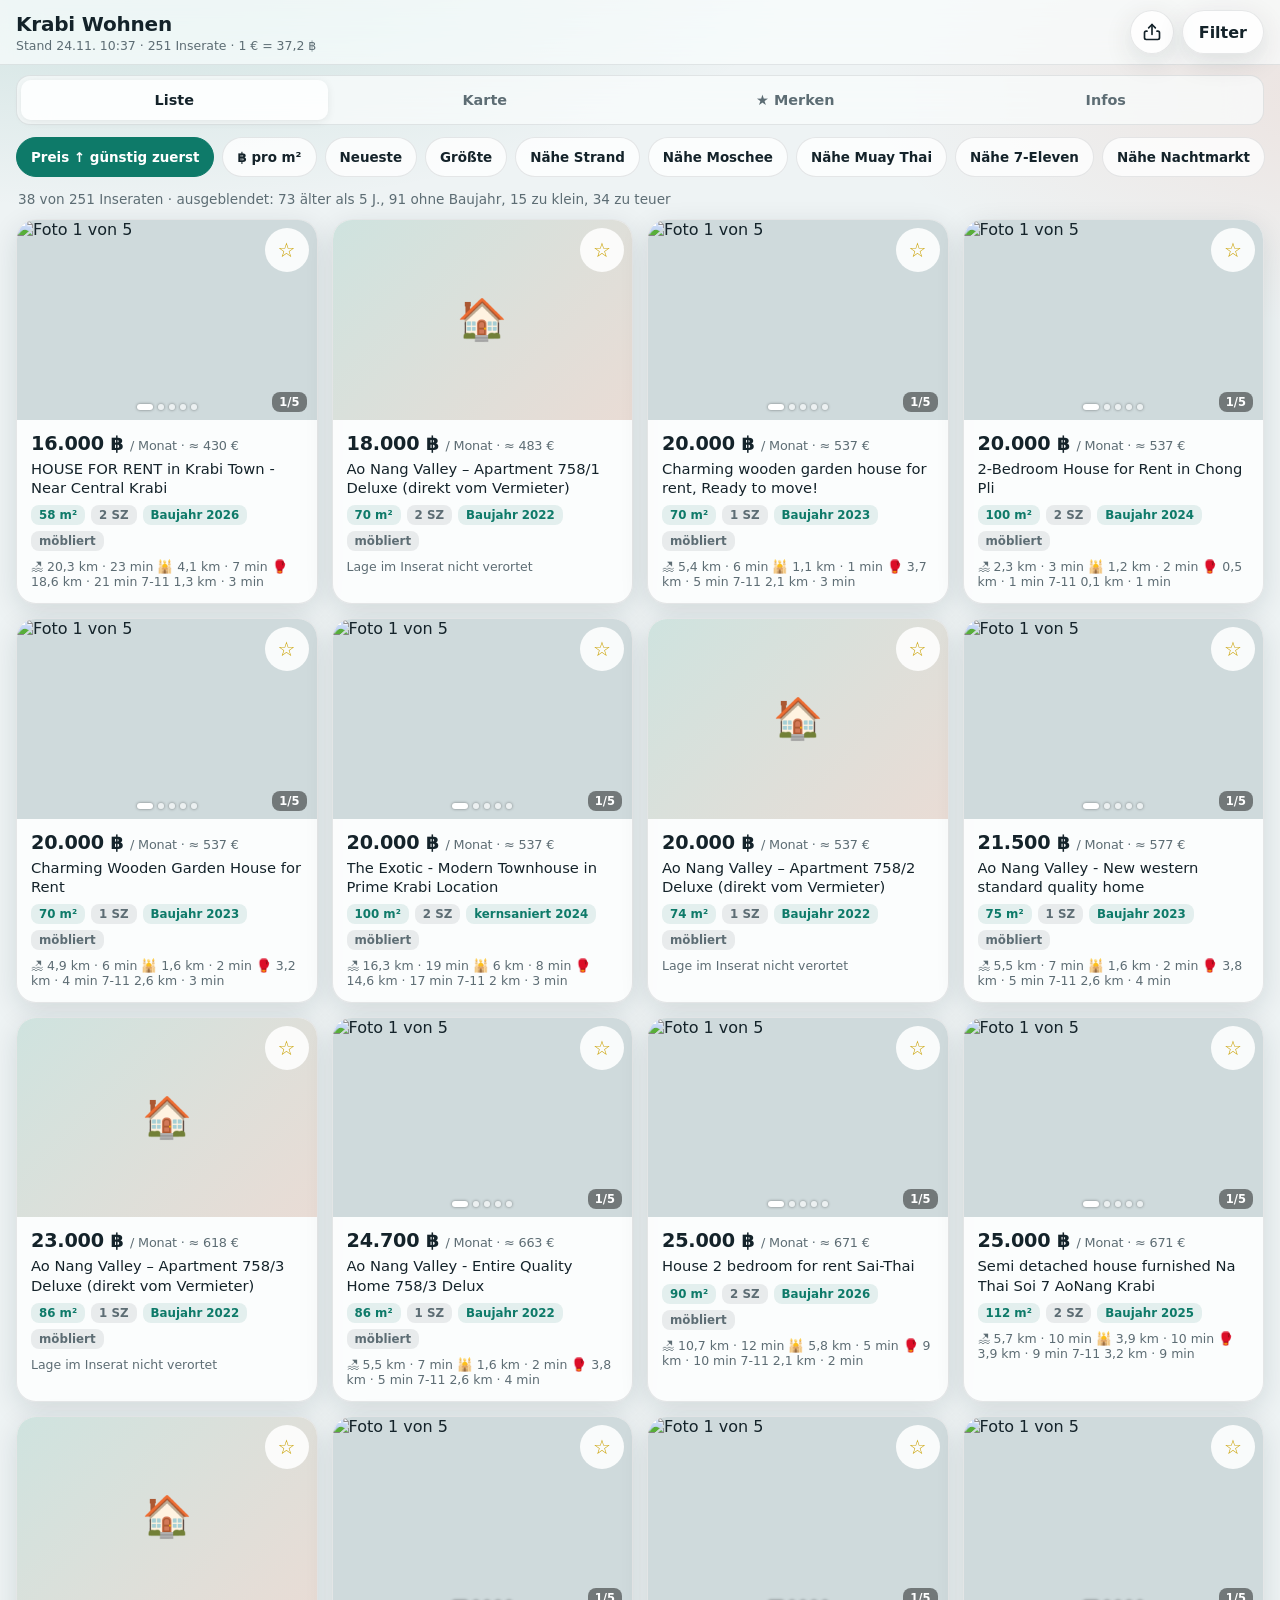
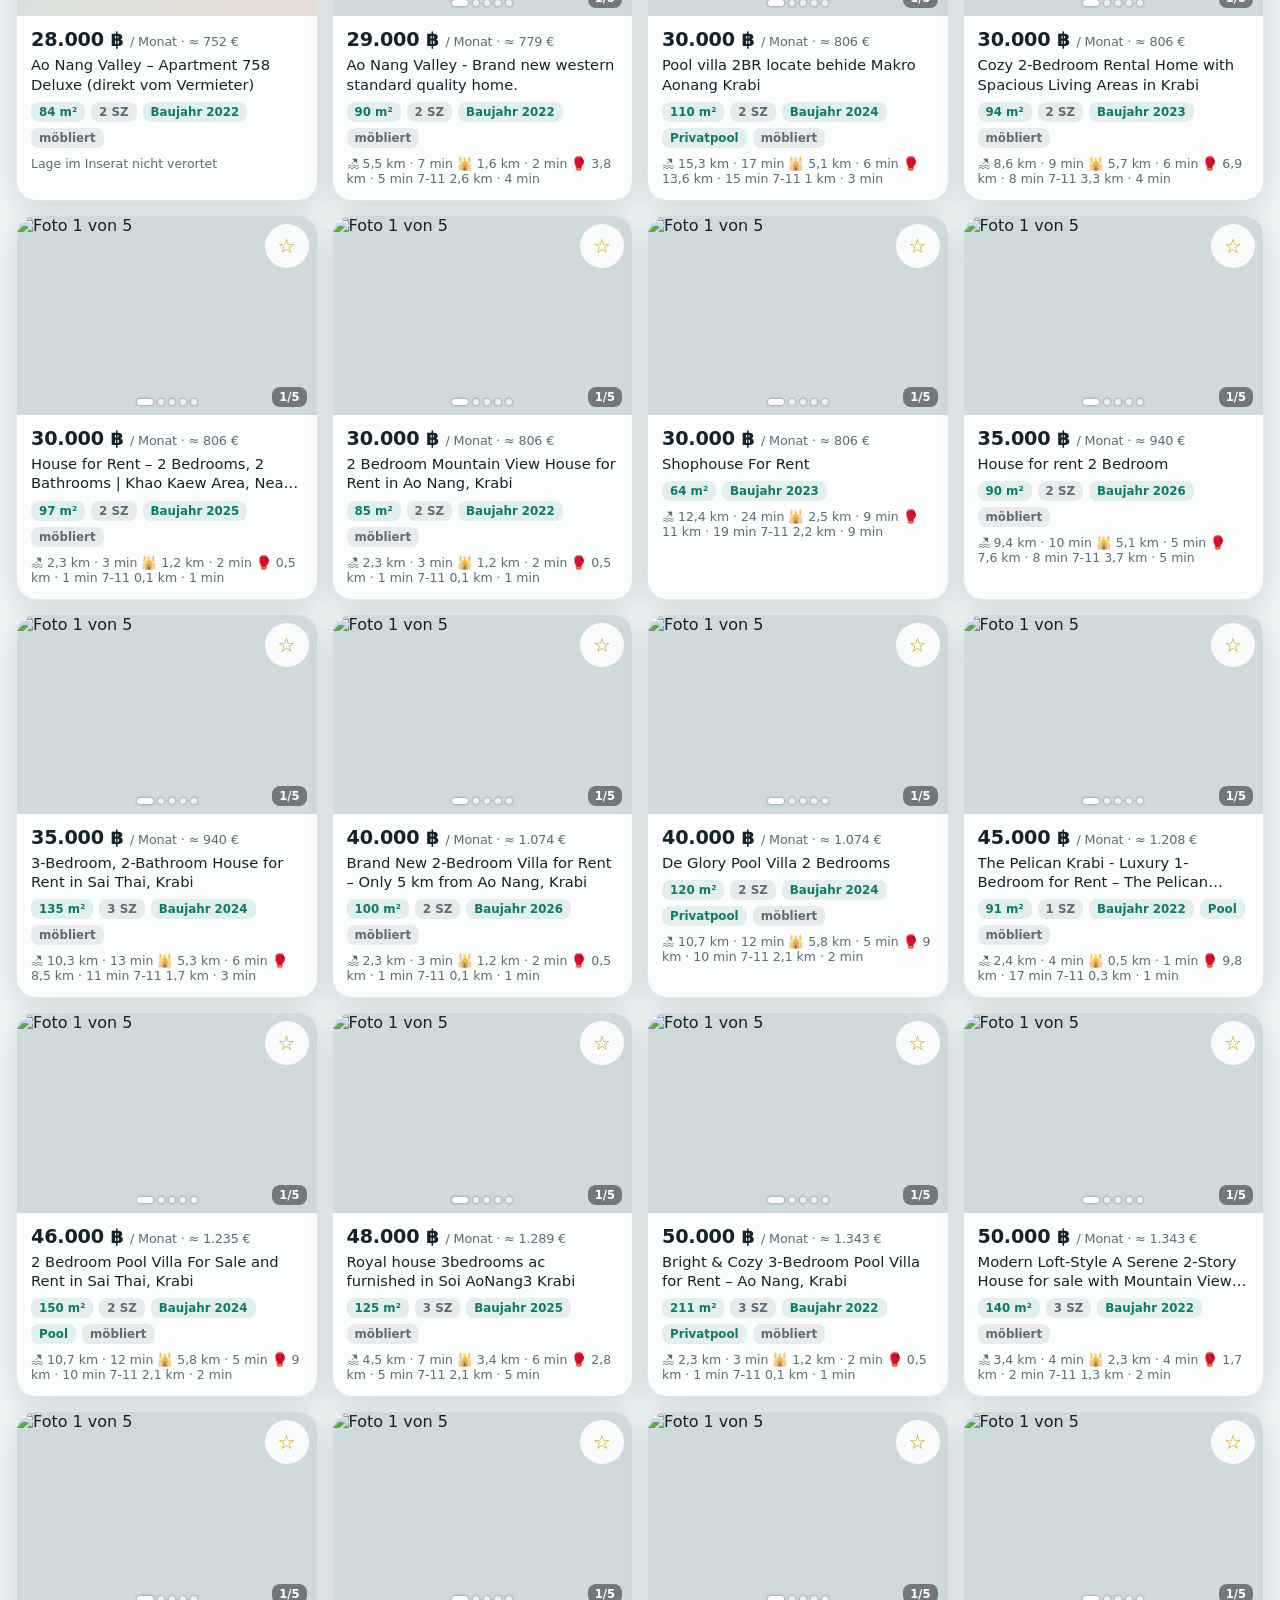
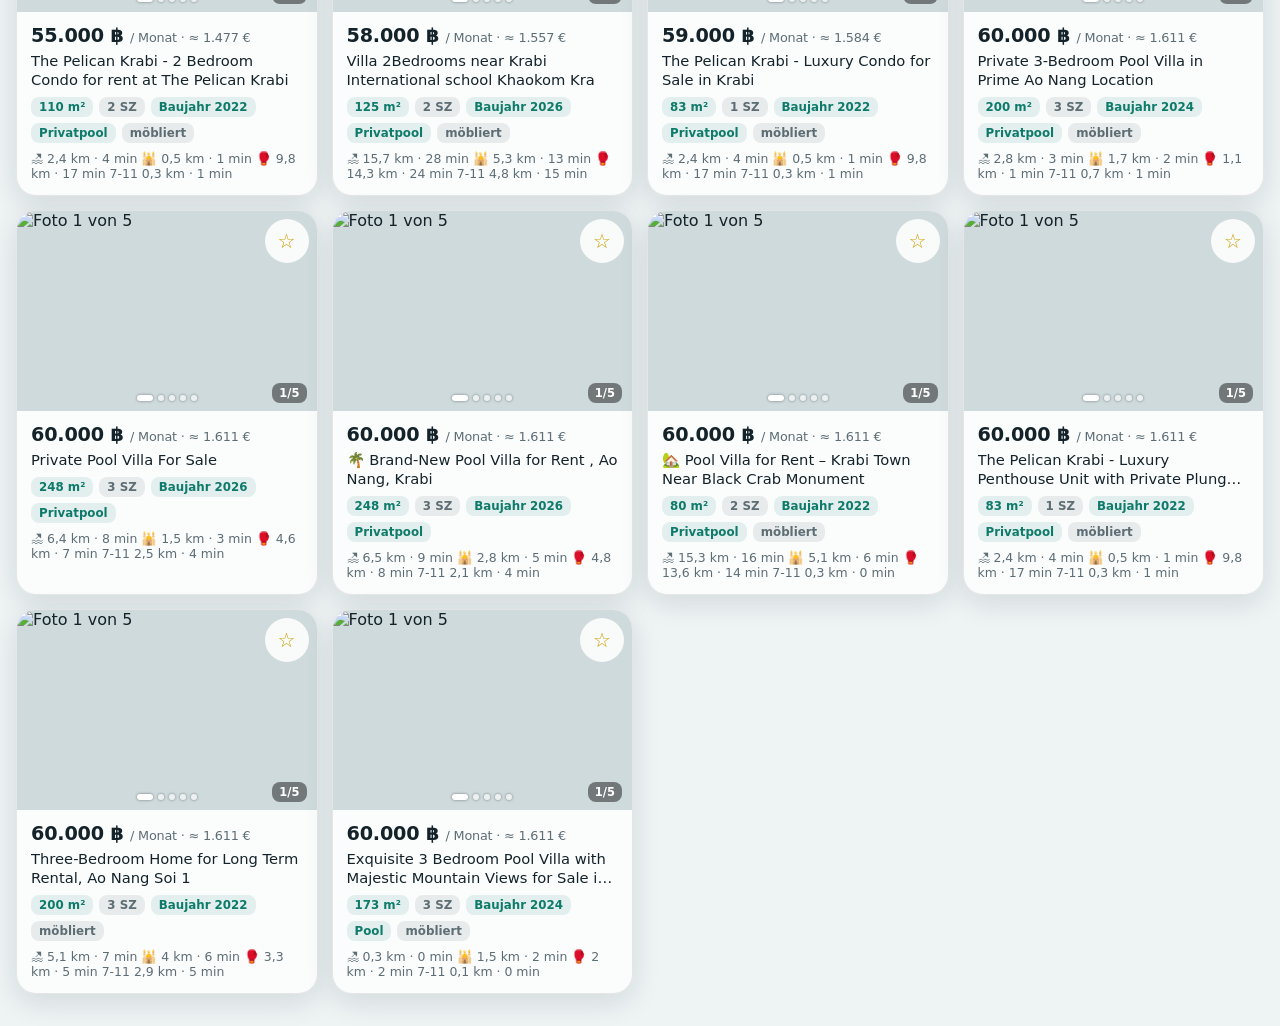
==== site/index.html @ efb67164 "Nacht- und Essensmärkte (22, OSM) als Ebene + Entfernung + Sortierung; Versionsnummern in Dateinamen" ====
<!doctype html>
<html lang="de">
<head>
<meta charset="utf-8">
<meta name="viewport" content="width=device-width,initial-scale=1,viewport-fit=cover">
<meta name="theme-color" content="#0f2b33">
<meta name="apple-mobile-web-app-capable" content="yes">
<meta name="mobile-web-app-capable" content="yes">
<meta name="apple-mobile-web-app-status-bar-style" content="black-translucent">
<meta name="apple-mobile-web-app-title" content="Krabi Wohnen">
<meta name="robots" content="noindex">
<title>Krabi Wohnen</title>
<link rel="manifest" href="manifest.webmanifest?v=__BUILD__">
<link rel="apple-touch-icon" href="icons/icon-180.png">
<link rel="icon" href="icons/icon-192.png">
<link rel="stylesheet" href="vendor/leaflet/leaflet.css?v=__BUILD__">
<link rel="stylesheet" href="style.css?v=__BUILD__">
</head>
<body>
<header class="top">
  <div class="brand">
    <h1>Krabi Wohnen</h1>
    <p id="stand" class="muted">Lade Inserate …</p>
  </div>
  <div class="topbtns"><button id="shareApp" class="pill icon" aria-label="App teilen" title="App teilen"><svg width="20" height="20" viewBox="0 0 24 24" fill="none" stroke="currentColor" stroke-width="2" stroke-linecap="round" stroke-linejoin="round" aria-hidden="true"><path d="M12 3v12"/><path d="M8 7l4-4 4 4"/><path d="M6 11H5a2 2 0 0 0-2 2v6a2 2 0 0 0 2 2h14a2 2 0 0 0 2-2v-6a2 2 0 0 0-2-2h-1"/></svg></button>
  <button id="filterBtn" class="pill" aria-haspopup="dialog" aria-controls="filters">Filter <span id="filterCount"></span></button></div>
</header>

<nav class="seg" role="tablist" aria-label="Ansicht">
  <button role="tab" id="tabList" aria-selected="true" data-view="list">Liste</button>
  <button role="tab" id="tabMap" aria-selected="false" data-view="map">Karte</button>
  <button role="tab" id="tabFav" aria-selected="false" data-view="fav">★ Merken</button>
  <button role="tab" id="tabInfo" aria-selected="false" data-view="info">Infos</button>
</nav>

<main>
  <section id="viewList" class="view">
    <div id="sortbar" class="sortbar" role="group" aria-label="Sortieren">
      <button data-sort="price">Preis ↑ günstig zuerst</button>
      <button data-sort="sqm">฿ pro m²</button>
      <button data-sort="new">Neueste</button>
      <button data-sort="size">Größte</button>
      <button data-sort="beach">Nähe Strand</button>
      <button data-sort="mosque">Nähe Moschee</button>
      <button data-sort="gym">Nähe Muay Thai</button>
      <button data-sort="seven">Nähe 7-Eleven</button>
      <button data-sort="market">Nähe Nachtmarkt</button>
    </div>
    <p id="summary" class="summary"></p>
    <div id="list" class="cards"></div>
  </section>
  <section id="viewMap" class="view" hidden>
    <div id="map" aria-label="Karte der Inserate"></div>
    <div class="legend"><span class="dot l"></span>Wohnung (Preis) · Oben rechts Orte ein- und ausblenden · blasse Strände nur per Boot</div>
  </section>
  <section id="viewInfo" class="view" hidden><div id="info"></div></section>
</main>

<div id="scrim" class="scrim" hidden></div>
<aside id="filters" class="sheet" role="dialog" aria-modal="true" aria-labelledby="fTitle" hidden>
  <div class="grab"></div>
  <h2 id="fTitle">Filter</h2>
  <label class="row toggle"><span><b>Ältere Gebäude zeigen</b><small id="oldSub">älter als die Altersgrenze und nicht kernsaniert</small></span><input type="checkbox" id="fOld"><i></i></label>
  <div class="row"><label for="fAge"><b>Altersgrenze</b><small>gilt als „neu“, wenn jünger oder kernsaniert</small></label>
    <select id="fAge"><option value="3">3 Jahre</option><option value="5">5 Jahre</option><option value="7">7 Jahre</option><option value="10">10 Jahre</option><option value="15">15 Jahre</option></select></div>
  <label class="row toggle"><span><b>Nur mit Pool</b><small>privat oder Gemeinschaftspool</small></span><input type="checkbox" id="fPool"><i></i></label>
  <label class="row toggle"><span><b>Baujahr unbekannt zeigen</b><small>Inserat nennt kein Baujahr</small></span><input type="checkbox" id="fUnknown"><i></i></label>
  <label class="row toggle"><span><b>Nur sofort/bald frei</b><small>blendet „frei ab“ später als 2 Monate aus</small></span><input type="checkbox" id="fSoon"><i></i></label>
  <div class="row range"><label for="fSize"><b>Wohnfläche ab</b> <output id="oSize"></output></label><input type="range" id="fSize" min="0" max="200" step="5"></div>
  <div class="row range"><label for="fPrice"><b>Miete bis</b> <output id="oPrice"></output></label><input type="range" id="fPrice" min="10000" max="150000" step="1000"></div>
  <div class="row range"><label for="fBeach"><b>Strand max.</b> <output id="oBeach"></output></label><input type="range" id="fBeach" min="2" max="30" step="1"></div>
  <div class="row"><label for="fSort"><b>Sortierung</b></label>
    <select id="fSort">
      <option value="price">Preis aufsteigend</option>
      <option value="priceDesc">Preis absteigend</option>
      <option value="sqm">Preis pro m²</option>
      <option value="new">Neueste Inserate</option>
      <option value="beach">Nähe Strand</option>
      <option value="mosque">Nähe Moschee</option>
      <option value="gym">Nähe Muay Thai</option>
      <option value="seven">Nähe 7-Eleven</option>
      <option value="market">Nähe Nacht-/Essensmarkt</option>
      <option value="size">Größte zuerst</option>
    </select>
  </div>
  <div class="sheetActions"><button id="fReset" class="ghost">Zurücksetzen</button><button id="fClose" class="primary">Fertig</button></div>
</aside>

<aside id="detail" class="sheet detail" role="dialog" aria-modal="true" aria-labelledby="dTitle" hidden></aside>

<script src="vendor/leaflet/leaflet.js?v=__BUILD__"></script>
<script src="app.js?v=__BUILD__"></script>
</body>
</html>
---- site/vendor/leaflet/leaflet.css ----
/* required styles */

.leaflet-pane,
.leaflet-tile,
.leaflet-marker-icon,
.leaflet-marker-shadow,
.leaflet-tile-container,
.leaflet-pane > svg,
.leaflet-pane > canvas,
.leaflet-zoom-box,
.leaflet-image-layer,
.leaflet-layer {
	position: absolute;
	left: 0;
	top: 0;
	}
.leaflet-container {
	overflow: hidden;
	}
.leaflet-tile,
.leaflet-marker-icon,
.leaflet-marker-shadow {
	-webkit-user-select: none;
	   -moz-user-select: none;
	        user-select: none;
	  -webkit-user-drag: none;
	}
/* Prevents IE11 from highlighting tiles in blue */
.leaflet-tile::selection {
	background: transparent;
}
/* Safari renders non-retina tile on retina better with this, but Chrome is worse */
.leaflet-safari .leaflet-tile {
	image-rendering: -webkit-optimize-contrast;
	}
/* hack that prevents hw layers "stretching" when loading new tiles */
.leaflet-safari .leaflet-tile-container {
	width: 1600px;
	height: 1600px;
	-webkit-transform-origin: 0 0;
	}
.leaflet-marker-icon,
.leaflet-marker-shadow {
	display: block;
	}
/* .leaflet-container svg: reset svg max-width decleration shipped in Joomla! (joomla.org) 3.x */
/* .leaflet-container img: map is broken in FF if you have max-width: 100% on tiles */
.leaflet-container .leaflet-overlay-pane svg {
	max-width: none !important;
	max-height: none !important;
	}
.leaflet-container .leaflet-marker-pane img,
.leaflet-container .leaflet-shadow-pane img,
.leaflet-container .leaflet-tile-pane img,
.leaflet-container img.leaflet-image-layer,
.leaflet-container .leaflet-tile {
	max-width: none !important;
	max-height: none !important;
	width: auto;
	padding: 0;
	}

.leaflet-container img.leaflet-tile {
	/* See: https://bugs.chromium.org/p/chromium/issues/detail?id=600120 */
	mix-blend-mode: plus-lighter;
}

.leaflet-container.leaflet-touch-zoom {
	-ms-touch-action: pan-x pan-y;
	touch-action: pan-x pan-y;
	}
.leaflet-container.leaflet-touch-drag {
	-ms-touch-action: pinch-zoom;
	/* Fallback for FF which doesn't support pinch-zoom */
	touch-action: none;
	touch-action: pinch-zoom;
}
.leaflet-container.leaflet-touch-drag.leaflet-touch-zoom {
	-ms-touch-action: none;
	touch-action: none;
}
.leaflet-container {
	-webkit-tap-highlight-color: transparent;
}
.leaflet-container a {
	-webkit-tap-highlight-color: rgba(51, 181, 229, 0.4);
}
.leaflet-tile {
	filter: inherit;
	visibility: hidden;
	}
.leaflet-tile-loaded {
	visibility: inherit;
	}
.leaflet-zoom-box {
	width: 0;
	height: 0;
	-moz-box-sizing: border-box;
	     box-sizing: border-box;
	z-index: 800;
	}
/* workaround for https://bugzilla.mozilla.org/show_bug.cgi?id=888319 */
.leaflet-overlay-pane svg {
	-moz-user-select: none;
	}

.leaflet-pane         { z-index: 400; }

.leaflet-tile-pane    { z-index: 200; }
.leaflet-overlay-pane { z-index: 400; }
.leaflet-shadow-pane  { z-index: 500; }
.leaflet-marker-pane  { z-index: 600; }
.leaflet-tooltip-pane   { z-index: 650; }
.leaflet-popup-pane   { z-index: 700; }

.leaflet-map-pane canvas { z-index: 100; }
.leaflet-map-pane svg    { z-index: 200; }

.leaflet-vml-shape {
	width: 1px;
	height: 1px;
	}
.lvml {
	behavior: url(#default#VML);
	display: inline-block;
	position: absolute;
	}


/* control positioning */

.leaflet-control {
	position: relative;
	z-index: 800;
	pointer-events: visiblePainted; /* IE 9-10 doesn't have auto */
	pointer-events: auto;
	}
.leaflet-top,
.leaflet-bottom {
	position: absolute;
	z-index: 1000;
	pointer-events: none;
	}
.leaflet-top {
	top: 0;
	}
.leaflet-right {
	right: 0;
	}
.leaflet-bottom {
	bottom: 0;
	}
.leaflet-left {
	left: 0;
	}
.leaflet-control {
	float: left;
	clear: both;
	}
.leaflet-right .leaflet-control {
	float: right;
	}
.leaflet-top .leaflet-control {
	margin-top: 10px;
	}
.leaflet-bottom .leaflet-control {
	margin-bottom: 10px;
	}
.leaflet-left .leaflet-control {
	margin-left: 10px;
	}
.leaflet-right .leaflet-control {
	margin-right: 10px;
	}


/* zoom and fade animations */

.leaflet-fade-anim .leaflet-popup {
	opacity: 0;
	-webkit-transition: opacity 0.2s linear;
	   -moz-transition: opacity 0.2s linear;
	        transition: opacity 0.2s linear;
	}
.leaflet-fade-anim .leaflet-map-pane .leaflet-popup {
	opacity: 1;
	}
.leaflet-zoom-animated {
	-webkit-transform-origin: 0 0;
	    -ms-transform-origin: 0 0;
	        transform-origin: 0 0;
	}
svg.leaflet-zoom-animated {
	will-change: transform;
}

.leaflet-zoom-anim .leaflet-zoom-animated {
	-webkit-transition: -webkit-transform 0.25s cubic-bezier(0,0,0.25,1);
	   -moz-transition:    -moz-transform 0.25s cubic-bezier(0,0,0.25,1);
	        transition:         transform 0.25s cubic-bezier(0,0,0.25,1);
	}
.leaflet-zoom-anim .leaflet-tile,
.leaflet-pan-anim .leaflet-tile {
	-webkit-transition: none;
	   -moz-transition: none;
	        transition: none;
	}

.leaflet-zoom-anim .leaflet-zoom-hide {
	visibility: hidden;
	}


/* cursors */

.leaflet-interactive {
	cursor: pointer;
	}
.leaflet-grab {
	cursor: -webkit-grab;
	cursor:    -moz-grab;
	cursor:         grab;
	}
.leaflet-crosshair,
.leaflet-crosshair .leaflet-interactive {
	cursor: crosshair;
	}
.leaflet-popup-pane,
.leaflet-control {
	cursor: auto;
	}
.leaflet-dragging .leaflet-grab,
.leaflet-dragging .leaflet-grab .leaflet-interactive,
.leaflet-dragging .leaflet-marker-draggable {
	cursor: move;
	cursor: -webkit-grabbing;
	cursor:    -moz-grabbing;
	cursor:         grabbing;
	}

/* marker & overlays interactivity */
.leaflet-marker-icon,
.leaflet-marker-shadow,
.leaflet-image-layer,
.leaflet-pane > svg path,
.leaflet-tile-container {
	pointer-events: none;
	}

.leaflet-marker-icon.leaflet-interactive,
.leaflet-image-layer.leaflet-interactive,
.leaflet-pane > svg path.leaflet-interactive,
svg.leaflet-image-layer.leaflet-interactive path {
	pointer-events: visiblePainted; /* IE 9-10 doesn't have auto */
	pointer-events: auto;
	}

/* visual tweaks */

.leaflet-container {
	background: #ddd;
	outline-offset: 1px;
	}
.leaflet-container a {
	color: #0078A8;
	}
.leaflet-zoom-box {
	border: 2px dotted #38f;
	background: rgba(255,255,255,0.5);
	}


/* general typography */
.leaflet-container {
	font-family: "Helvetica Neue", Arial, Helvetica, sans-serif;
	font-size: 12px;
	font-size: 0.75rem;
	line-height: 1.5;
	}


/* general toolbar styles */

.leaflet-bar {
	box-shadow: 0 1px 5px rgba(0,0,0,0.65);
	border-radius: 4px;
	}
.leaflet-bar a {
	background-color: #fff;
	border-bottom: 1px solid #ccc;
	width: 26px;
	height: 26px;
	line-height: 26px;
	display: block;
	text-align: center;
	text-decoration: none;
	color: black;
	}
.leaflet-bar a,
.leaflet-control-layers-toggle {
	background-position: 50% 50%;
	background-repeat: no-repeat;
	display: block;
	}
.leaflet-bar a:hover,
.leaflet-bar a:focus {
	background-color: #f4f4f4;
	}
.leaflet-bar a:first-child {
	border-top-left-radius: 4px;
	border-top-right-radius: 4px;
	}
.leaflet-bar a:last-child {
	border-bottom-left-radius: 4px;
	border-bottom-right-radius: 4px;
	border-bottom: none;
	}
.leaflet-bar a.leaflet-disabled {
	cursor: default;
	background-color: #f4f4f4;
	color: #bbb;
	}

.leaflet-touch .leaflet-bar a {
	width: 30px;
	height: 30px;
	line-height: 30px;
	}
.leaflet-touch .leaflet-bar a:first-child {
	border-top-left-radius: 2px;
	border-top-right-radius: 2px;
	}
.leaflet-touch .leaflet-bar a:last-child {
	border-bottom-left-radius: 2px;
	border-bottom-right-radius: 2px;
	}

/* zoom control */

.leaflet-control-zoom-in,
.leaflet-control-zoom-out {
	font: bold 18px 'Lucida Console', Monaco, monospace;
	text-indent: 1px;
	}

.leaflet-touch .leaflet-control-zoom-in, .leaflet-touch .leaflet-control-zoom-out  {
	font-size: 22px;
	}


/* layers control */

.leaflet-control-layers {
	box-shadow: 0 1px 5px rgba(0,0,0,0.4);
	background: #fff;
	border-radius: 5px;
	}
.leaflet-control-layers-toggle {
	background-image: url(images/layers.png);
	width: 36px;
	height: 36px;
	}
.leaflet-retina .leaflet-control-layers-toggle {
	background-image: url(images/layers-2x.png);
	background-size: 26px 26px;
	}
.leaflet-touch .leaflet-control-layers-toggle {
	width: 44px;
	height: 44px;
	}
.leaflet-control-layers .leaflet-control-layers-list,
.leaflet-control-layers-expanded .leaflet-control-layers-toggle {
	display: none;
	}
.leaflet-control-layers-expanded .leaflet-control-layers-list {
	display: block;
	position: relative;
	}
.leaflet-control-layers-expanded {
	padding: 6px 10px 6px 6px;
	color: #333;
	background: #fff;
	}
.leaflet-control-layers-scrollbar {
	overflow-y: scroll;
	overflow-x: hidden;
	padding-right: 5px;
	}
.leaflet-control-layers-selector {
	margin-top: 2px;
	position: relative;
	top: 1px;
	}
.leaflet-control-layers label {
	display: block;
	font-size: 13px;
	font-size: 1.08333em;
	}
.leaflet-control-layers-separator {
	height: 0;
	border-top: 1px solid #ddd;
	margin: 5px -10px 5px -6px;
	}

/* Default icon URLs */
.leaflet-default-icon-path { /* used only in path-guessing heuristic, see L.Icon.Default */
	background-image: url(images/marker-icon.png);
	}


/* attribution and scale controls */

.leaflet-container .leaflet-control-attribution {
	background: #fff;
	background: rgba(255, 255, 255, 0.8);
	margin: 0;
	}
.leaflet-control-attribution,
.leaflet-control-scale-line {
	padding: 0 5px;
	color: #333;
	line-height: 1.4;
	}
.leaflet-control-attribution a {
	text-decoration: none;
	}
.leaflet-control-attribution a:hover,
.leaflet-control-attribution a:focus {
	text-decoration: underline;
	}
.leaflet-attribution-flag {
	display: inline !important;
	vertical-align: baseline !important;
	width: 1em;
	height: 0.6669em;
	}
.leaflet-left .leaflet-control-scale {
	margin-left: 5px;
	}
.leaflet-bottom .leaflet-control-scale {
	margin-bottom: 5px;
	}
.leaflet-control-scale-line {
	border: 2px solid #777;
	border-top: none;
	line-height: 1.1;
	padding: 2px 5px 1px;
	white-space: nowrap;
	-moz-box-sizing: border-box;
	     box-sizing: border-box;
	background: rgba(255, 255, 255, 0.8);
	text-shadow: 1px 1px #fff;
	}
.leaflet-control-scale-line:not(:first-child) {
	border-top: 2px solid #777;
	border-bottom: none;
	margin-top: -2px;
	}
.leaflet-control-scale-line:not(:first-child):not(:last-child) {
	border-bottom: 2px solid #777;
	}

.leaflet-touch .leaflet-control-attribution,
.leaflet-touch .leaflet-control-layers,
.leaflet-touch .leaflet-bar {
	box-shadow: none;
	}
.leaflet-touch .leaflet-control-layers,
.leaflet-touch .leaflet-bar {
	border: 2px solid rgba(0,0,0,0.2);
	background-clip: padding-box;
	}


/* popup */

.leaflet-popup {
	position: absolute;
	text-align: center;
	margin-bottom: 20px;
	}
.leaflet-popup-content-wrapper {
	padding: 1px;
	text-align: left;
	border-radius: 12px;
	}
.leaflet-popup-content {
	margin: 13px 24px 13px 20px;
	line-height: 1.3;
	font-size: 13px;
	font-size: 1.08333em;
	min-height: 1px;
	}
.leaflet-popup-content p {
	margin: 17px 0;
	margin: 1.3em 0;
	}
.leaflet-popup-tip-container {
	width: 40px;
	height: 20px;
	position: absolute;
	left: 50%;
	margin-top: -1px;
	margin-left: -20px;
	overflow: hidden;
	pointer-events: none;
	}
.leaflet-popup-tip {
	width: 17px;
	height: 17px;
	padding: 1px;

	margin: -10px auto 0;
	pointer-events: auto;

	-webkit-transform: rotate(45deg);
	   -moz-transform: rotate(45deg);
	    -ms-transform: rotate(45deg);
	        transform: rotate(45deg);
	}
.leaflet-popup-content-wrapper,
.leaflet-popup-tip {
	background: white;
	color: #333;
	box-shadow: 0 3px 14px rgba(0,0,0,0.4);
	}
.leaflet-container a.leaflet-popup-close-button {
	position: absolute;
	top: 0;
	right: 0;
	border: none;
	text-align: center;
	width: 24px;
	height: 24px;
	font: 16px/24px Tahoma, Verdana, sans-serif;
	color: #757575;
	text-decoration: none;
	background: transparent;
	}
.leaflet-container a.leaflet-popup-close-button:hover,
.leaflet-container a.leaflet-popup-close-button:focus {
	color: #585858;
	}
.leaflet-popup-scrolled {
	overflow: auto;
	}

.leaflet-oldie .leaflet-popup-content-wrapper {
	-ms-zoom: 1;
	}
.leaflet-oldie .leaflet-popup-tip {
	width: 24px;
	margin: 0 auto;

	-ms-filter: "progid:DXImageTransform.Microsoft.Matrix(M11=0.70710678, M12=0.70710678, M21=-0.70710678, M22=0.70710678)";
	filter: progid:DXImageTransform.Microsoft.Matrix(M11=0.70710678, M12=0.70710678, M21=-0.70710678, M22=0.70710678);
	}

.leaflet-oldie .leaflet-control-zoom,
.leaflet-oldie .leaflet-control-layers,
.leaflet-oldie .leaflet-popup-content-wrapper,
.leaflet-oldie .leaflet-popup-tip {
	border: 1px solid #999;
	}


/* div icon */

.leaflet-div-icon {
	background: #fff;
	border: 1px solid #666;
	}


/* Tooltip */
/* Base styles for the element that has a tooltip */
.leaflet-tooltip {
	position: absolute;
	padding: 6px;
	background-color: #fff;
	border: 1px solid #fff;
	border-radius: 3px;
	color: #222;
	white-space: nowrap;
	-webkit-user-select: none;
	-moz-user-select: none;
	-ms-user-select: none;
	user-select: none;
	pointer-events: none;
	box-shadow: 0 1px 3px rgba(0,0,0,0.4);
	}
.leaflet-tooltip.leaflet-interactive {
	cursor: pointer;
	pointer-events: auto;
	}
.leaflet-tooltip-top:before,
.leaflet-tooltip-bottom:before,
.leaflet-tooltip-left:before,
.leaflet-tooltip-right:before {
	position: absolute;
	pointer-events: none;
	border: 6px solid transparent;
	background: transparent;
	content: "";
	}

/* Directions */

.leaflet-tooltip-bottom {
	margin-top: 6px;
}
.leaflet-tooltip-top {
	margin-top: -6px;
}
.leaflet-tooltip-bottom:before,
.leaflet-tooltip-top:before {
	left: 50%;
	margin-left: -6px;
	}
.leaflet-tooltip-top:before {
	bottom: 0;
	margin-bottom: -12px;
	border-top-color: #fff;
	}
.leaflet-tooltip-bottom:before {
	top: 0;
	margin-top: -12px;
	margin-left: -6px;
	border-bottom-color: #fff;
	}
.leaflet-tooltip-left {
	margin-left: -6px;
}
.leaflet-tooltip-right {
	margin-left: 6px;
}
.leaflet-tooltip-left:before,
.leaflet-tooltip-right:before {
	top: 50%;
	margin-top: -6px;
	}
.leaflet-tooltip-left:before {
	right: 0;
	margin-right: -12px;
	border-left-color: #fff;
	}
.leaflet-tooltip-right:before {
	left: 0;
	margin-left: -12px;
	border-right-color: #fff;
	}

/* Printing */

@media print {
	/* Prevent printers from removing background-images of controls. */
	.leaflet-control {
		-webkit-print-color-adjust: exact;
		print-color-adjust: exact;
		}
	}
---- site/style.css ----
:root{
  --bg:#eef3f4; --ink:#14232a; --muted:#5d6d74; --card:rgba(255,255,255,.78); --line:rgba(20,35,42,.1);
  --accent:#0e7a69; --accent2:#e0623f; --glass:rgba(250,252,252,.72); --shadow:0 8px 28px rgba(15,43,51,.12);
  --sheet:rgba(247,250,250,.97); --safe-t:env(safe-area-inset-top); --safe-b:env(safe-area-inset-bottom);
  font-family:-apple-system,BlinkMacSystemFont,"SF Pro Text",system-ui,sans-serif; color:var(--ink);
  -webkit-text-size-adjust:100%;
}
@media (prefers-color-scheme:dark){
  :root{--bg:#0b1316;--ink:#e8f0f1;--muted:#94a6ac;--card:rgba(28,38,42,.82);--line:rgba(255,255,255,.1);--glass:rgba(18,26,29,.75);--accent:#35c2a6;--sheet:rgba(20,28,31,.97);--shadow:0 8px 28px rgba(0,0,0,.4)}
}
*{box-sizing:border-box}
html,body{margin:0;background:var(--bg);min-height:100%}
body{background:radial-gradient(1200px 500px at 10% -10%,rgba(14,122,105,.18),transparent 60%),radial-gradient(900px 400px at 110% 10%,rgba(224,98,63,.12),transparent 60%),var(--bg);background-attachment:fixed}
[hidden]{display:none!important}
button,select,input{font:inherit;color:inherit}
.muted{color:var(--muted)}
.top{position:sticky;top:0;z-index:500;display:flex;align-items:center;justify-content:space-between;gap:12px;
  padding:calc(10px + var(--safe-t)) 16px 10px;background:var(--glass);backdrop-filter:saturate(1.6) blur(18px);-webkit-backdrop-filter:saturate(1.6) blur(18px);border-bottom:1px solid var(--line)}
.brand h1{font-size:1.25rem;margin:0;letter-spacing:-.01em}
.brand p{margin:2px 0 0;font-size:.78rem}
.pill{min-height:44px;padding:0 16px;border-radius:22px;border:1px solid var(--line);background:var(--card);box-shadow:var(--shadow);font-weight:600;cursor:pointer}
.pill span:not(:empty){display:inline-grid;place-items:center;min-width:22px;height:22px;margin-left:6px;border-radius:11px;background:var(--accent);color:#fff;font-size:.75rem}
.seg{position:sticky;top:calc(66px + var(--safe-t));z-index:490;display:flex;gap:4px;margin:10px 16px 0;padding:4px;border-radius:14px;background:var(--glass);backdrop-filter:blur(16px);-webkit-backdrop-filter:blur(16px);border:1px solid var(--line)}
.seg button{flex:1;min-height:40px;border:0;border-radius:10px;background:transparent;font-weight:600;cursor:pointer;color:var(--muted)}
.seg button[aria-selected=true]{background:var(--card);color:var(--ink);box-shadow:0 2px 8px rgba(0,0,0,.08)}
main{padding:0 0 calc(24px + var(--safe-b))}
.summary{margin:12px 18px 4px;font-size:.85rem;color:var(--muted)}
.cards{display:grid;gap:14px;padding:8px 16px;grid-template-columns:repeat(auto-fill,minmax(300px,1fr))}
.card{position:relative;border-radius:20px;overflow:hidden;background:var(--card);border:1px solid var(--line);box-shadow:var(--shadow);cursor:pointer;
  animation:rise .45s cubic-bezier(.2,.8,.2,1) both}
@keyframes rise{from{opacity:0;filter:blur(8px);transform:translateY(10px)}to{opacity:1;filter:none;transform:none}}
@media (prefers-reduced-motion:reduce){.card,.sheet{animation:none!important;transition:none!important}}
.card img{display:block;width:100%;aspect-ratio:3/2;object-fit:cover;background:#cfdadc}
.noimg{aspect-ratio:3/2;display:grid;place-items:center;background:linear-gradient(135deg,#cfe3df,#e9dcd5);font-size:2.5rem}
.card .body{padding:12px 14px 14px}
.price{font-size:1.2rem;font-weight:700;letter-spacing:-.01em}
.price small{font-weight:500;color:var(--muted);font-size:.8rem}
.title{margin:4px 0 8px;font-size:.92rem;line-height:1.3;display:-webkit-box;-webkit-line-clamp:2;-webkit-box-orient:vertical;overflow:hidden}
.facts{display:flex;flex-wrap:wrap;gap:6px}
.tag{font-size:.74rem;padding:3px 8px;border-radius:8px;background:rgba(14,122,105,.1);color:var(--accent);font-weight:600}
.tag.warn{background:rgba(224,98,63,.13);color:#b3441f}
.tag.grey{background:rgba(93,109,116,.12);color:var(--muted)}
.badges{position:absolute;top:10px;left:10px;display:flex;gap:6px}
.badge{font-size:.72rem;font-weight:700;padding:4px 8px;border-radius:8px;background:rgba(255,255,255,.9);color:#14232a;backdrop-filter:blur(8px)}
.badge.new{background:#0e7a69;color:#fff}
.badge.drop{background:#e0623f;color:#fff}
.fav{position:absolute;top:8px;right:8px;width:44px;height:44px;border-radius:22px;border:0;background:rgba(255,255,255,.88);font-size:1.25rem;cursor:pointer;color:#c9a100}
.dist{margin-top:8px;font-size:.78rem;color:var(--muted)}
.empty{margin:30px 18px;text-align:center;color:var(--muted)}
#viewMap{padding:10px 16px 0}
#map{height:calc(100dvh - 190px - var(--safe-t) - var(--safe-b));min-height:360px;border-radius:20px;overflow:hidden;border:1px solid var(--line);box-shadow:var(--shadow)}
.legend{display:flex;flex-wrap:wrap;gap:4px 12px;font-size:.78rem;color:var(--muted);padding:8px 4px}
.dot{display:inline-block;width:10px;height:10px;border-radius:5px;margin-right:4px;vertical-align:-1px}
.dot.l{background:#e0623f}.dot.s{background:#1b8cb2}.dot.m{background:#2f7d4b}.dot.g{background:#7d54a4}.dot.e{background:#ad841a}
.pin{padding:3px 7px;border-radius:9px;background:#e0623f;color:#fff;font-size:11px;font-weight:700;white-space:nowrap;box-shadow:0 2px 6px rgba(0,0,0,.35);border:1.5px solid #fff;transform:translate(-50%,-50%);display:inline-block}
.pin.fav{background:#c9a100}
.poi{width:26px;height:26px;border-radius:13px;display:grid;place-items:center;color:#fff;font-size:14px;border:2px solid #fff;box-shadow:0 2px 6px rgba(0,0,0,.3)}
.scrim{position:fixed;inset:0;z-index:900;background:rgba(10,20,24,.35);backdrop-filter:blur(3px);-webkit-backdrop-filter:blur(3px)}
.sheet{position:fixed;z-index:1000;left:0;right:0;bottom:0;max-height:88dvh;overflow:auto;padding:8px 20px calc(20px + var(--safe-b));
  background:var(--sheet);backdrop-filter:saturate(1.6) blur(24px);-webkit-backdrop-filter:saturate(1.6) blur(24px);border-radius:24px 24px 0 0;border-top:1px solid var(--line);box-shadow:0 -10px 40px rgba(0,0,0,.18);
  animation:sheet .38s cubic-bezier(.2,.8,.2,1)}
@media (min-width:760px){.sheet{left:auto;right:20px;bottom:20px;width:420px;border-radius:24px;border:1px solid var(--line)}}
@keyframes sheet{from{transform:translateY(24px);opacity:0;filter:blur(6px)}to{transform:none;opacity:1;filter:none}}
.grab{width:40px;height:5px;border-radius:3px;background:var(--line);margin:4px auto 10px}
.sheet h2{margin:0 0 8px;font-size:1.15rem}
.row{display:flex;align-items:center;justify-content:space-between;gap:12px;min-height:56px;border-bottom:1px solid var(--line)}
.row small{display:block;color:var(--muted);font-size:.78rem;margin-top:2px}
.toggle{cursor:pointer}
.toggle input{position:absolute;opacity:0;width:1px;height:1px}
.toggle i{flex:none;position:relative;width:51px;height:31px;border-radius:16px;background:rgba(120,130,135,.35);transition:background .2s}
.toggle i::after{content:"";position:absolute;top:2px;left:2px;width:27px;height:27px;border-radius:14px;background:#fff;box-shadow:0 2px 4px rgba(0,0,0,.25);transition:transform .2s}
.toggle input:checked + i{background:var(--accent)}
.toggle input:checked + i::after{transform:translateX(20px)}
.toggle input:focus-visible + i{outline:3px solid rgba(14,122,105,.5);outline-offset:2px}
.range{flex-direction:column;align-items:stretch;justify-content:center;padding:8px 0}
.range label{display:flex;justify-content:space-between}
.range input{width:100%;accent-color:var(--accent);min-height:32px}
select{min-height:44px;border-radius:12px;border:1px solid var(--line);background:var(--card);padding:0 10px}
.sheetActions{display:flex;gap:10px;margin-top:16px}
.sheetActions button,.detail .actions a,.detail .actions button{flex:1;min-height:48px;border-radius:14px;font-weight:700;cursor:pointer;text-align:center;text-decoration:none;display:grid;place-items:center}
.primary{border:0;background:var(--accent);color:#fff}
.ghost{border:1px solid var(--line);background:var(--card)}
.detail .gallery{display:flex;gap:8px;overflow-x:auto;scroll-snap-type:x mandatory;margin:0 -20px 12px;padding:0 20px}
.detail .gallery img{scroll-snap-align:center;flex:none;width:85%;aspect-ratio:3/2;object-fit:cover;border-radius:16px;background:#cfdadc}
.detail dl{display:grid;grid-template-columns:auto 1fr;gap:6px 14px;margin:12px 0;font-size:.9rem}
.detail dt{color:var(--muted)}
.detail dd{margin:0}
.detail .desc{font-size:.88rem;line-height:1.45;white-space:pre-line;color:var(--ink);opacity:.9}
.detail .actions{display:flex;gap:10px;position:sticky;bottom:calc(-20px - var(--safe-b));padding:12px 0 4px;background:linear-gradient(transparent,var(--sheet) 30%)}
.detail .close{position:absolute;top:10px;right:14px;width:44px;height:44px;border-radius:22px;border:0;background:var(--card);font-size:1.2rem;cursor:pointer}
.note{font-size:.78rem;color:var(--muted);margin:10px 0}

.seg button{font-size:.9rem}
.poi.boat{opacity:.5;filter:grayscale(.4)}
.layerchips{display:flex;flex-direction:column;gap:6px;align-items:flex-end}
@media (max-width:600px){.chip .lbl{display:none}.chip{min-width:44px;min-height:40px;padding:0 8px}}
.chip{min-height:36px;padding:0 10px;border-radius:18px;border:1px solid rgba(0,0,0,.12);background:rgba(255,255,255,.92);color:#14232a;font-weight:600;font-size:.8rem;cursor:pointer;box-shadow:0 2px 8px rgba(0,0,0,.15)}
.chip small{opacity:.6;font-weight:500}
.chip:not(.on){opacity:.55;text-decoration:line-through}
#viewInfo{padding:10px 16px}
.panel{background:var(--card);border:1px solid var(--line);border-radius:20px;padding:14px 16px;margin:0 0 14px;box-shadow:var(--shadow);animation:rise .45s cubic-bezier(.2,.8,.2,1) both}
.panel h2{font-size:1.02rem;margin:0 0 8px}
.panel p{font-size:.86rem;line-height:1.45;margin:8px 0 0}
.bars{display:flex;gap:4px;align-items:flex-end;height:96px}
.bar{flex:1;display:flex;flex-direction:column;align-items:center;font-size:.7rem;color:var(--muted)}
.pair{display:flex;gap:1px;align-items:flex-end;height:78px;width:100%}
.pair i{flex:1;border-radius:3px 3px 0 0}
.panel table{border-collapse:collapse;width:100%;font-size:.82rem}
.panel td,.panel th{padding:6px 6px;border-bottom:1px solid var(--line);text-align:left;vertical-align:top}
.panel tr.win td{font-weight:700}
.tablewrap{overflow-x:auto;margin:0 -4px}
.row label small{display:block}
.tnote{display:block;font-weight:400;color:var(--muted);font-size:.75rem}
.sortbar{display:flex;gap:8px;overflow-x:auto;padding:12px 16px 2px;scrollbar-width:none;-webkit-overflow-scrolling:touch}
.sortbar::-webkit-scrollbar{display:none}
.sortbar button{flex:none;min-height:40px;padding:0 14px;border-radius:20px;border:1px solid var(--line);background:var(--card);font-weight:600;font-size:.84rem;cursor:pointer;white-space:nowrap}
.sortbar button.on{background:var(--accent);border-color:var(--accent);color:#fff}
.topbtns{display:flex;gap:8px}
.pill.icon{width:44px;padding:0;font-size:1.15rem}
.detail .actions .ghost[data-fav]{flex:0 0 56px;font-size:1.2rem}
.toast{position:fixed;left:50%;bottom:calc(24px + var(--safe-b));transform:translate(-50%,20px);z-index:2000;padding:12px 18px;border-radius:14px;background:rgba(20,35,42,.92);color:#fff;font-weight:600;font-size:.9rem;opacity:0;pointer-events:none;transition:opacity .25s,transform .25s;backdrop-filter:blur(10px)}
.toast.show{opacity:1;transform:translate(-50%,0)}
.media{position:relative}
.cgal{display:flex;overflow-x:auto;scroll-snap-type:x mandatory;scrollbar-width:none;-webkit-overflow-scrolling:touch;aspect-ratio:3/2;background:#cfdadc;overscroll-behavior-x:contain}
.cgal::-webkit-scrollbar{display:none}
.cgal img{flex:0 0 100%;width:100%;height:100%;object-fit:cover;scroll-snap-align:start;scroll-snap-stop:always;user-select:none;-webkit-user-drag:none}
.cdots{position:absolute;left:0;right:0;bottom:10px;display:flex;justify-content:center;gap:5px;pointer-events:none}
.cdots i{width:6px;height:6px;border-radius:3px;background:rgba(255,255,255,.6);box-shadow:0 0 3px rgba(0,0,0,.45);transition:width .2s,background .2s}
.cdots i.on{width:16px;background:#fff}
.ccount{position:absolute;right:10px;bottom:8px;font-size:.72rem;font-weight:700;padding:3px 7px;border-radius:8px;background:rgba(0,0,0,.45);color:#fff;pointer-events:none}
.cnav{position:absolute;top:50%;transform:translateY(-50%);width:40px;height:40px;border:0;border-radius:20px;background:rgba(255,255,255,.88);color:#14232a;font-size:1.5rem;line-height:1;cursor:pointer;display:none;box-shadow:0 2px 8px rgba(0,0,0,.2)}
.cnav.prev{left:8px}.cnav.next{right:8px}
@media (hover:hover){.card:hover .cnav{display:grid;place-items:center}}
.detail .actions a.ghost{color:var(--ink)}
.pill.icon{display:grid;place-items:center}
.detail .actions .ghost[data-share]{flex:0 0 56px}
#map.far .poi{width:12px;height:12px;font-size:0;border-width:1.5px;transform:translate(7px,7px)}
#map.far .pin{font-size:10px;padding:2px 5px}
.ico711{width:22px;height:22px;display:block}
.chip .ico711{display:inline-block;vertical-align:-6px;width:24px;height:24px}
.poi.seven{padding:0;background:#fff!important;border-color:#00843d;overflow:hidden}
.poi.seven .ico711{width:22px;height:22px}
#map.far .poi.seven .ico711{display:none}
#map.far .poi.seven{background:#f58220!important;border-color:#fff}
.chip{white-space:nowrap}
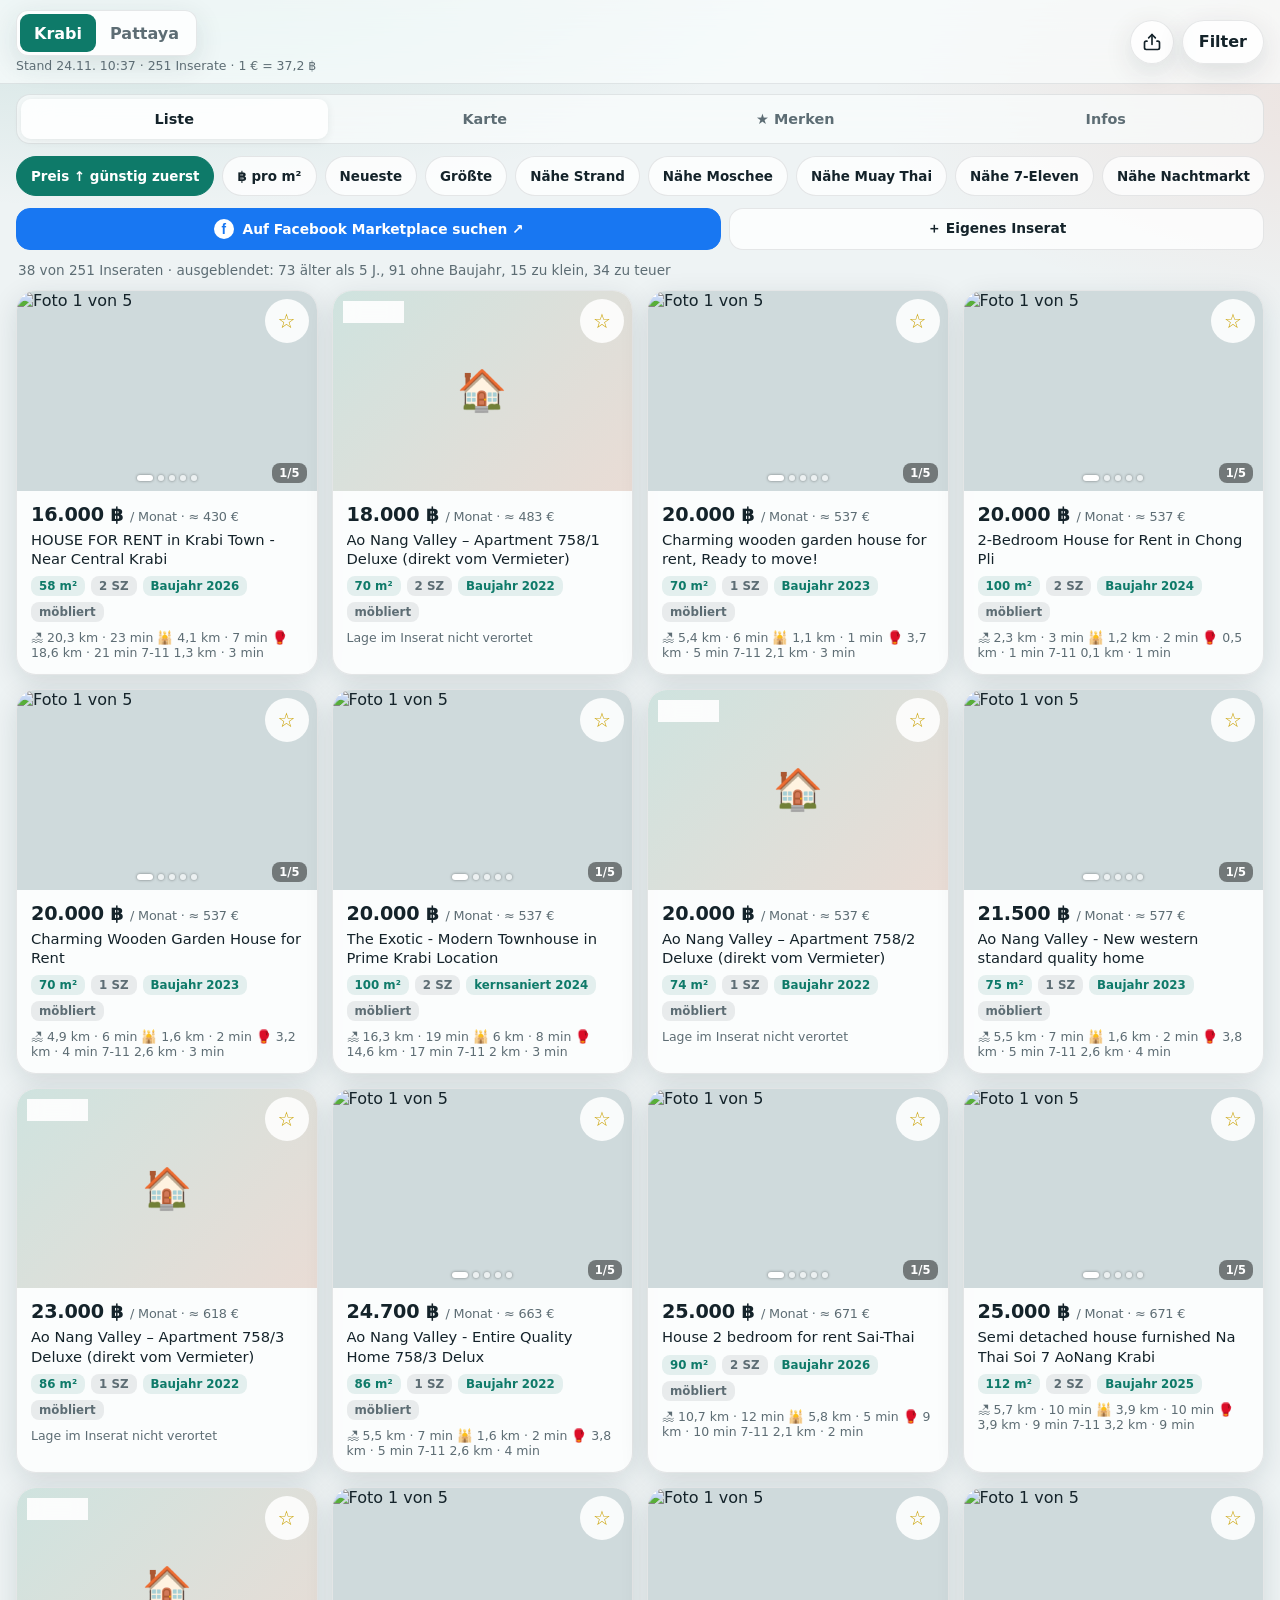
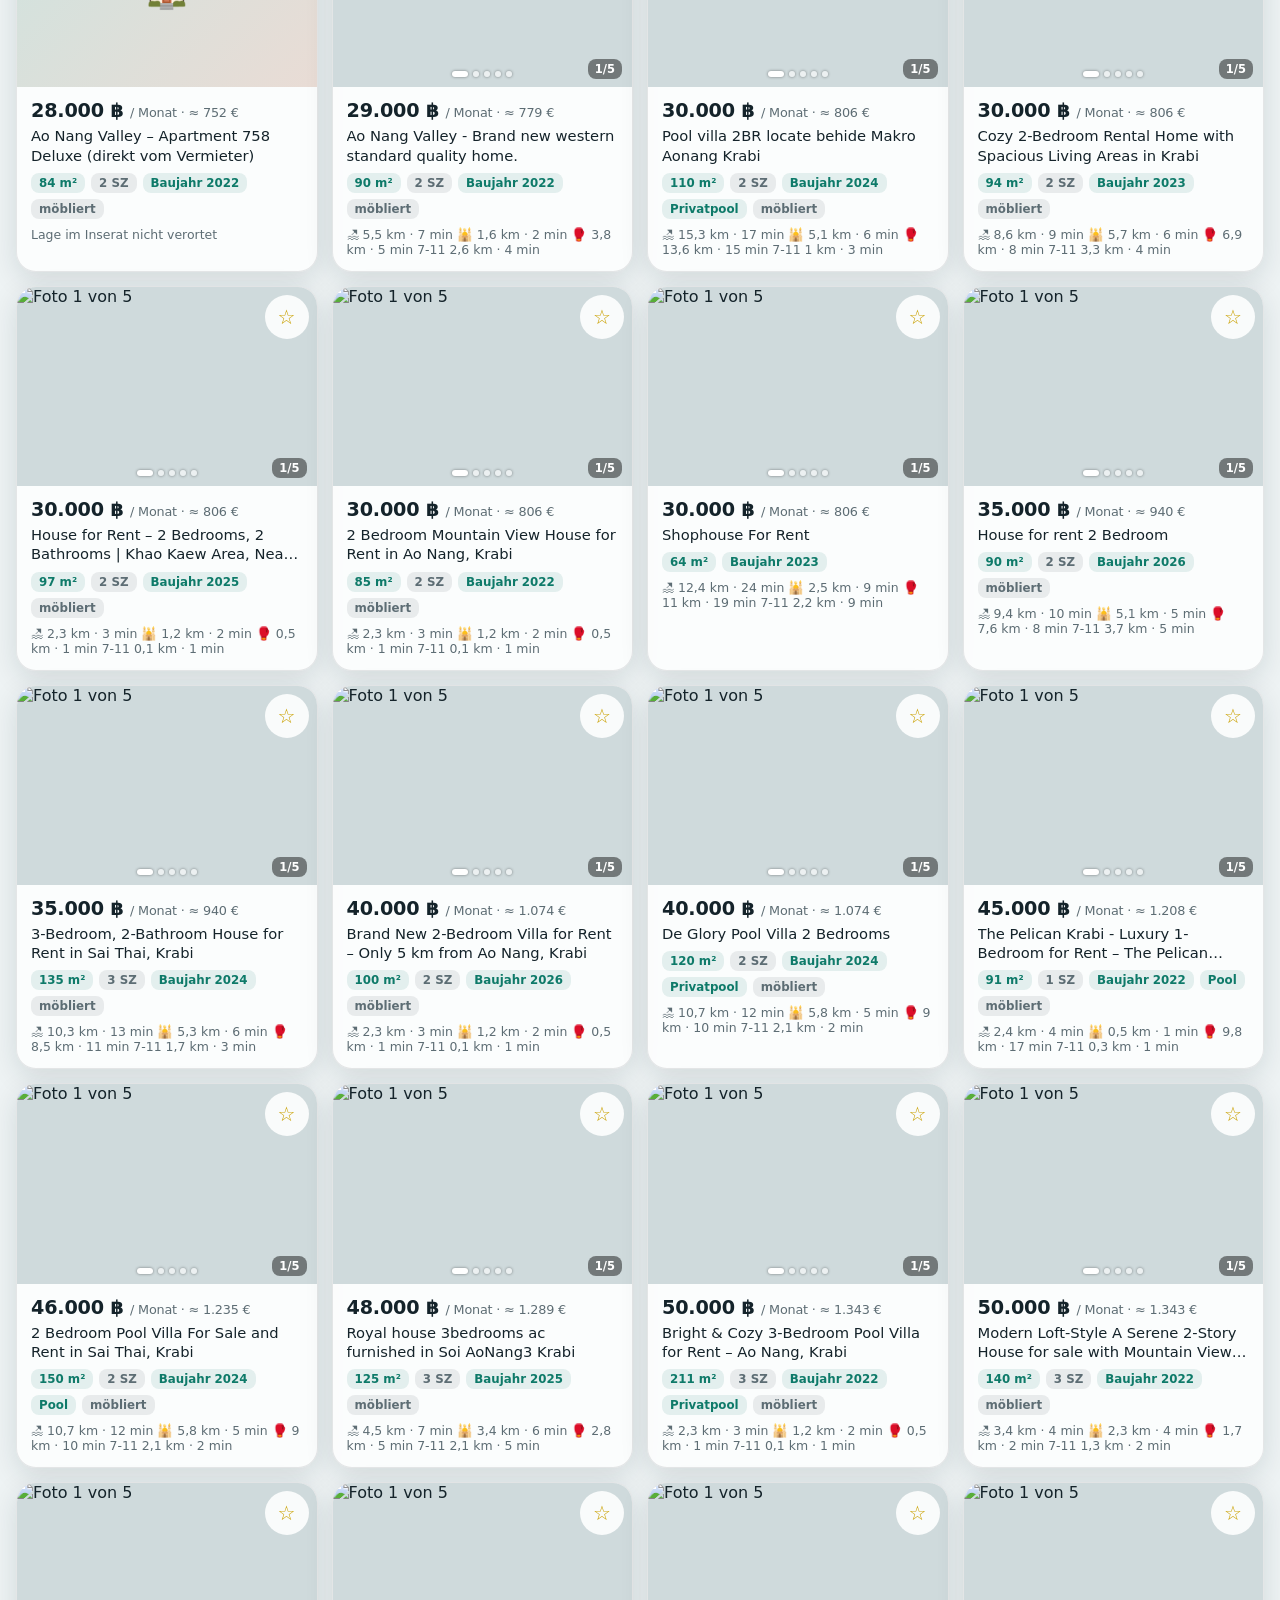
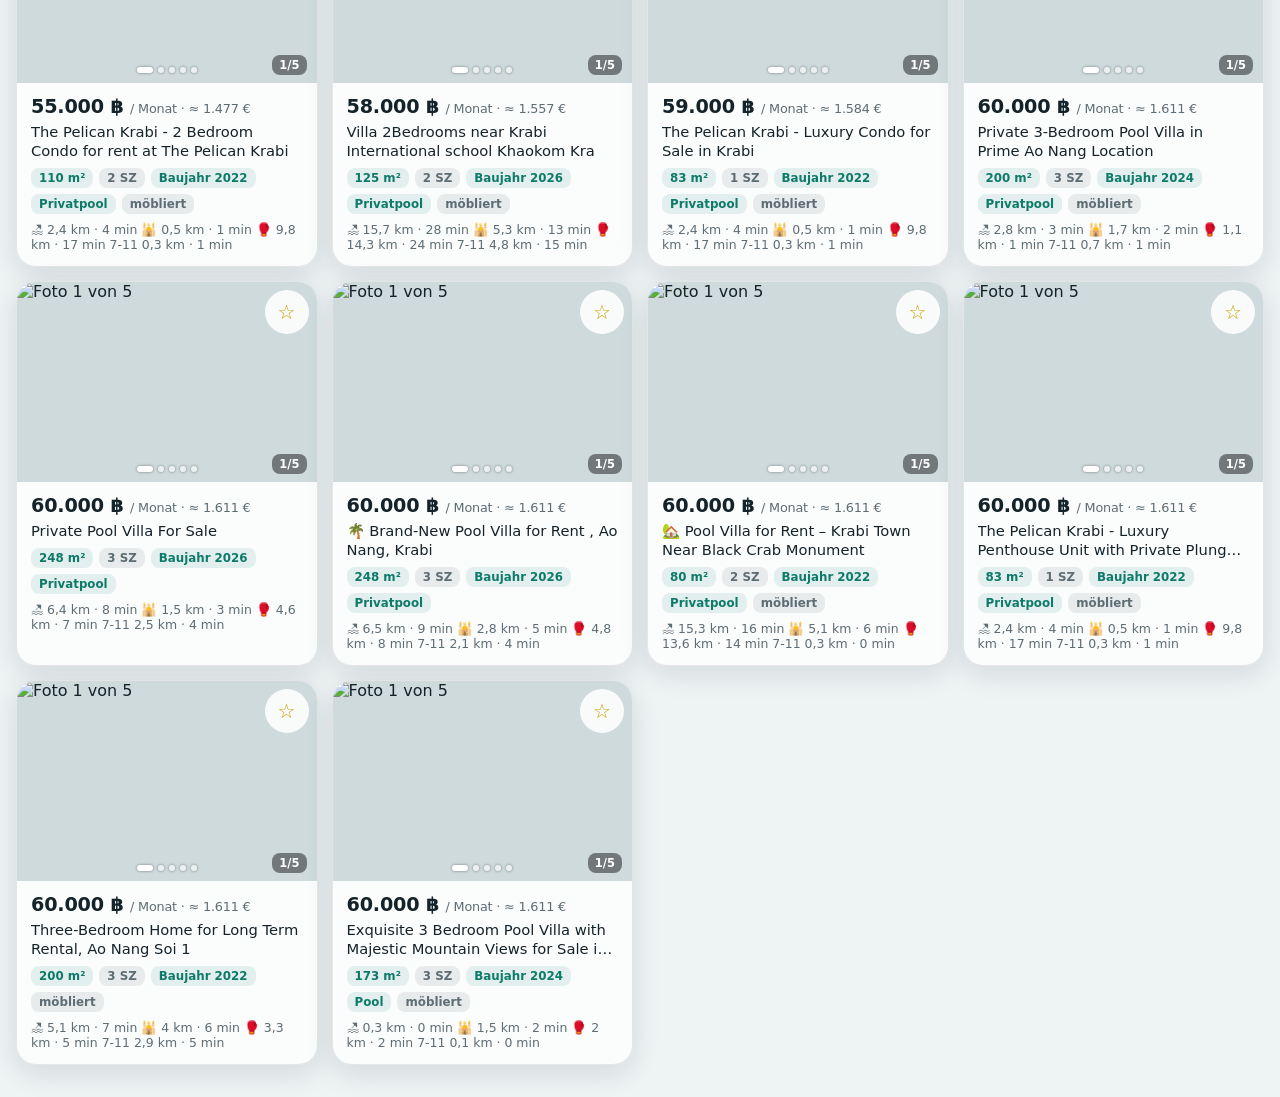
==== commit edcc6490: "Mehrere Städte (Krabi, Pattaya), Quellen BahtSold/Meezub, Eigentümer-Filter, Wohnfläche ab/bis, eige" ====
--- a/site/index.html
+++ b/site/index.html
@@ -19,7 +19,9 @@
 <body>
 <header class="top">
   <div class="brand">
-    <h1>Krabi Wohnen</h1>
+    <div class="cityseg" role="group" aria-label="Stadt wählen">
+      <button data-city="krabi" aria-pressed="true">Krabi</button><button data-city="pattaya" aria-pressed="false">Pattaya</button>
+    </div>
     <p id="stand" class="muted">Lade Inserate …</p>
   </div>
   <div class="topbtns"><button id="shareApp" class="pill icon" aria-label="App teilen" title="App teilen"><svg width="20" height="20" viewBox="0 0 24 24" fill="none" stroke="currentColor" stroke-width="2" stroke-linecap="round" stroke-linejoin="round" aria-hidden="true"><path d="M12 3v12"/><path d="M8 7l4-4 4 4"/><path d="M6 11H5a2 2 0 0 0-2 2v6a2 2 0 0 0 2 2h14a2 2 0 0 0 2-2v-6a2 2 0 0 0-2-2h-1"/></svg></button>
@@ -46,6 +48,10 @@
       <button data-sort="seven">Nähe 7-Eleven</button>
       <button data-sort="market">Nähe Nachtmarkt</button>
     </div>
+    <div class="extbar">
+      <button id="fbSearch" class="ext fb" type="button"><b>f</b> Auf Facebook Marketplace suchen ↗</button>
+      <button id="ownAdd" class="ext" type="button">＋ Eigenes Inserat</button>
+    </div>
     <p id="summary" class="summary"></p>
     <div id="list" class="cards"></div>
   </section>
@@ -65,8 +71,10 @@
     <select id="fAge"><option value="3">3 Jahre</option><option value="5">5 Jahre</option><option value="7">7 Jahre</option><option value="10">10 Jahre</option><option value="15">15 Jahre</option></select></div>
   <label class="row toggle"><span><b>Nur mit Pool</b><small>privat oder Gemeinschaftspool</small></span><input type="checkbox" id="fPool"><i></i></label>
   <label class="row toggle"><span><b>Baujahr unbekannt zeigen</b><small>Inserat nennt kein Baujahr</small></span><input type="checkbox" id="fUnknown"><i></i></label>
+  <label class="row toggle"><span><b>Nur direkt vom Eigentümer</b><small>ohne Makler (wo das Inserat es angibt)</small></span><input type="checkbox" id="fOwner"><i></i></label>
   <label class="row toggle"><span><b>Nur sofort/bald frei</b><small>blendet „frei ab“ später als 2 Monate aus</small></span><input type="checkbox" id="fSoon"><i></i></label>
   <div class="row range"><label for="fSize"><b>Wohnfläche ab</b> <output id="oSize"></output></label><input type="range" id="fSize" min="0" max="200" step="5"></div>
+  <div class="row range"><label for="fSizeMax"><b>Wohnfläche bis</b> <output id="oSizeMax"></output></label><input type="range" id="fSizeMax" min="40" max="400" step="10"></div>
   <div class="row range"><label for="fPrice"><b>Miete bis</b> <output id="oPrice"></output></label><input type="range" id="fPrice" min="10000" max="150000" step="1000"></div>
   <div class="row range"><label for="fBeach"><b>Strand max.</b> <output id="oBeach"></output></label><input type="range" id="fBeach" min="2" max="30" step="1"></div>
   <div class="row"><label for="fSort"><b>Sortierung</b></label>
@@ -88,6 +96,24 @@
 
 <aside id="detail" class="sheet detail" role="dialog" aria-modal="true" aria-labelledby="dTitle" hidden></aside>
 
+<aside id="own" class="sheet" role="dialog" aria-modal="true" aria-labelledby="ownTitle" hidden>
+  <div class="grab"></div>
+  <h2 id="ownTitle">Eigenes Inserat hinzufügen</h2>
+  <p class="muted small">Zum Beispiel von Facebook Marketplace. Wird nur auf diesem Gerät gespeichert. Danach tippst du den Ort auf der Karte an.</p>
+  <form id="ownForm" class="ownform">
+    <input type="hidden" id="wId">
+    <label>Link zum Inserat<div class="pastewrap"><input id="wUrl" type="url" inputmode="url" placeholder="https://www.facebook.com/marketplace/item/…"><button type="button" id="ownPaste" class="ghost">Einfügen</button></div></label>
+    <label>Titel<input id="wTitle" type="text" placeholder="z. B. Haus 2 SZ in Nong Thale" maxlength="120"></label>
+    <div class="two"><label>Miete ฿ / Monat<input id="wPrice" type="number" inputmode="numeric" min="0" step="500" required></label>
+      <label>Wohnfläche m²<input id="wSize" type="number" inputmode="numeric" min="0"></label></div>
+    <div class="two"><label>Schlafzimmer<input id="wBeds" type="number" inputmode="numeric" min="0" max="10"></label>
+      <label>Baujahr<input id="wBuilt" type="number" inputmode="numeric" min="1950" max="2035" placeholder="z. B. 2023"></label></div>
+    <label>Pool<select id="wPool"><option value="">kein Pool</option><option value="gemeinschaft">Gemeinschaftspool</option><option value="privat">privater Pool</option></select></label>
+    <label>Notiz<textarea id="wNote" rows="3" maxlength="1500" placeholder="Kontakt, Kaution, Besonderheiten …"></textarea></label>
+    <div class="sheetActions"><button type="button" id="ownCancel" class="ghost">Abbrechen</button><button type="submit" class="primary">Speichern</button></div>
+  </form>
+</aside>
+
 <script src="vendor/leaflet/leaflet.js?v=__BUILD__"></script>
 <script src="app.js?v=__BUILD__"></script>
 </body>
--- a/site/style.css
+++ b/site/style.css
@@ -53,7 +53,7 @@
 .dot{display:inline-block;width:10px;height:10px;border-radius:5px;margin-right:4px;vertical-align:-1px}
 .dot.l{background:#e0623f}.dot.s{background:#1b8cb2}.dot.m{background:#2f7d4b}.dot.g{background:#7d54a4}.dot.e{background:#ad841a}
 .pin{padding:3px 7px;border-radius:9px;background:#e0623f;color:#fff;font-size:11px;font-weight:700;white-space:nowrap;box-shadow:0 2px 6px rgba(0,0,0,.35);border:1.5px solid #fff;transform:translate(-50%,-50%);display:inline-block}
-.pin.fav{background:#c9a100}
+.pin.pfav{background:#c9a100}
 .poi{width:26px;height:26px;border-radius:13px;display:grid;place-items:center;color:#fff;font-size:14px;border:2px solid #fff;box-shadow:0 2px 6px rgba(0,0,0,.3)}
 .scrim{position:fixed;inset:0;z-index:900;background:rgba(10,20,24,.35);backdrop-filter:blur(3px);-webkit-backdrop-filter:blur(3px)}
 .sheet{position:fixed;z-index:1000;left:0;right:0;bottom:0;max-height:88dvh;overflow:auto;padding:8px 20px calc(20px + var(--safe-b));
@@ -143,3 +143,22 @@
 #map.far .poi.seven .ico711{display:none}
 #map.far .poi.seven{background:#f58220!important;border-color:#fff}
 .chip{white-space:nowrap}
+.cityseg{display:inline-flex;padding:3px;border-radius:12px;background:var(--card);border:1px solid var(--line);box-shadow:var(--shadow)}
+.cityseg button{min-height:38px;padding:0 14px;border:0;border-radius:9px;background:transparent;font-weight:700;font-size:1rem;cursor:pointer;color:var(--muted)}
+.cityseg button.on{background:var(--accent);color:#fff}
+.extbar{display:flex;gap:8px;padding:10px 16px 0;flex-wrap:wrap}
+.ext{flex:1 1 auto;min-height:42px;padding:0 14px;border-radius:14px;border:1px solid var(--line);background:var(--card);font-weight:600;font-size:.86rem;cursor:pointer}
+.ext.fb{background:#1877f2;border-color:#1877f2;color:#fff}
+.ext.fb b{display:inline-grid;place-items:center;width:20px;height:20px;border-radius:10px;background:#fff;color:#1877f2;font-family:Helvetica,Arial,sans-serif;margin-right:4px}
+.badge.own{background:#1877f2;color:#fff}
+.danger{color:#c0392b!important}
+.small{font-size:.82rem}
+.ownform{display:grid;gap:10px;margin-top:8px}
+.ownform label{display:grid;gap:4px;font-size:.84rem;font-weight:600}
+.ownform input,.ownform select,.ownform textarea{min-height:44px;border-radius:12px;border:1px solid var(--line);background:var(--card);padding:8px 10px;font-weight:400;font-size:16px}
+.ownform .two{display:grid;grid-template-columns:1fr 1fr;gap:10px}
+.pastewrap{display:flex;gap:6px}.pastewrap input{flex:1;min-width:0}.pastewrap button{flex:none;min-height:44px;padding:0 12px;border-radius:12px}
+body.picking #map{cursor:crosshair;outline:3px solid var(--accent)}
+.badge.owner{background:#2f7d4b;color:#fff}
+.badge.approx{background:rgba(255,255,255,.9);color:#7b4c00}
+.pin.approx{background:#b0603f;border-style:dashed;opacity:.9}
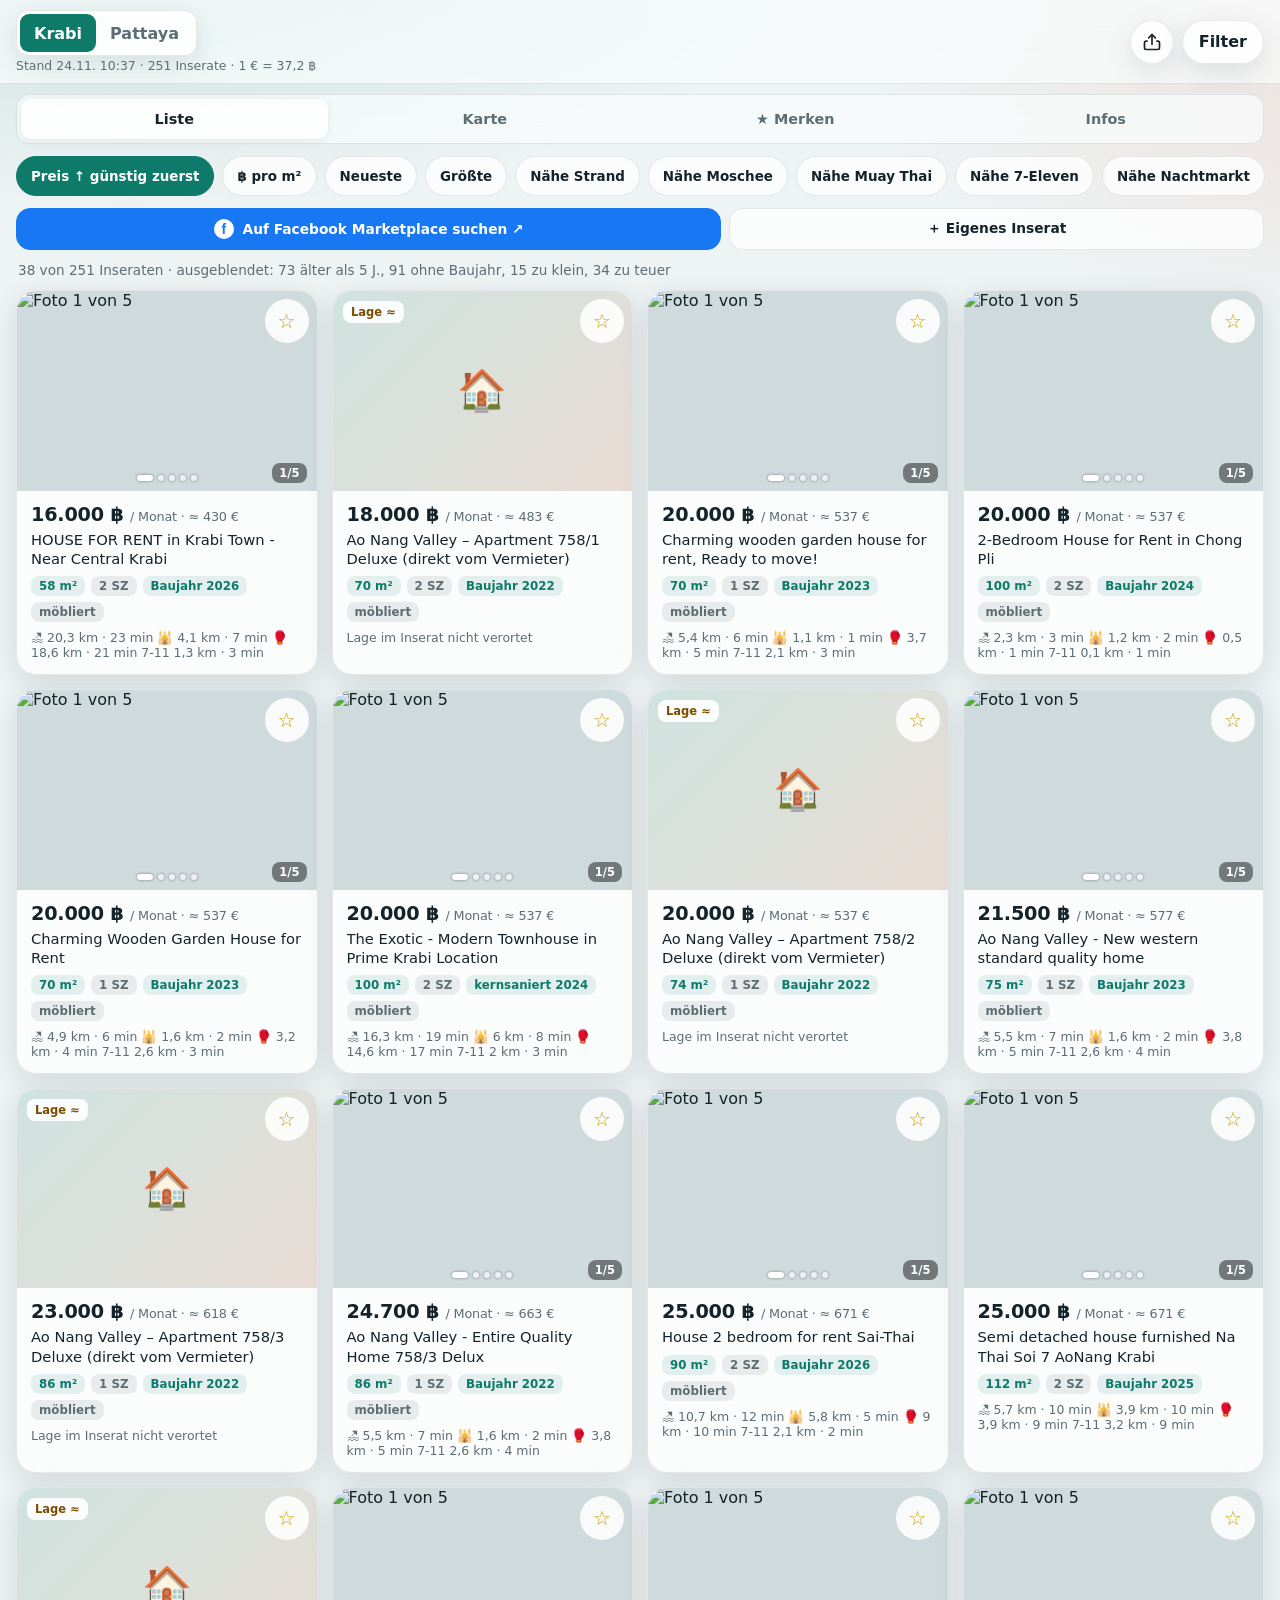
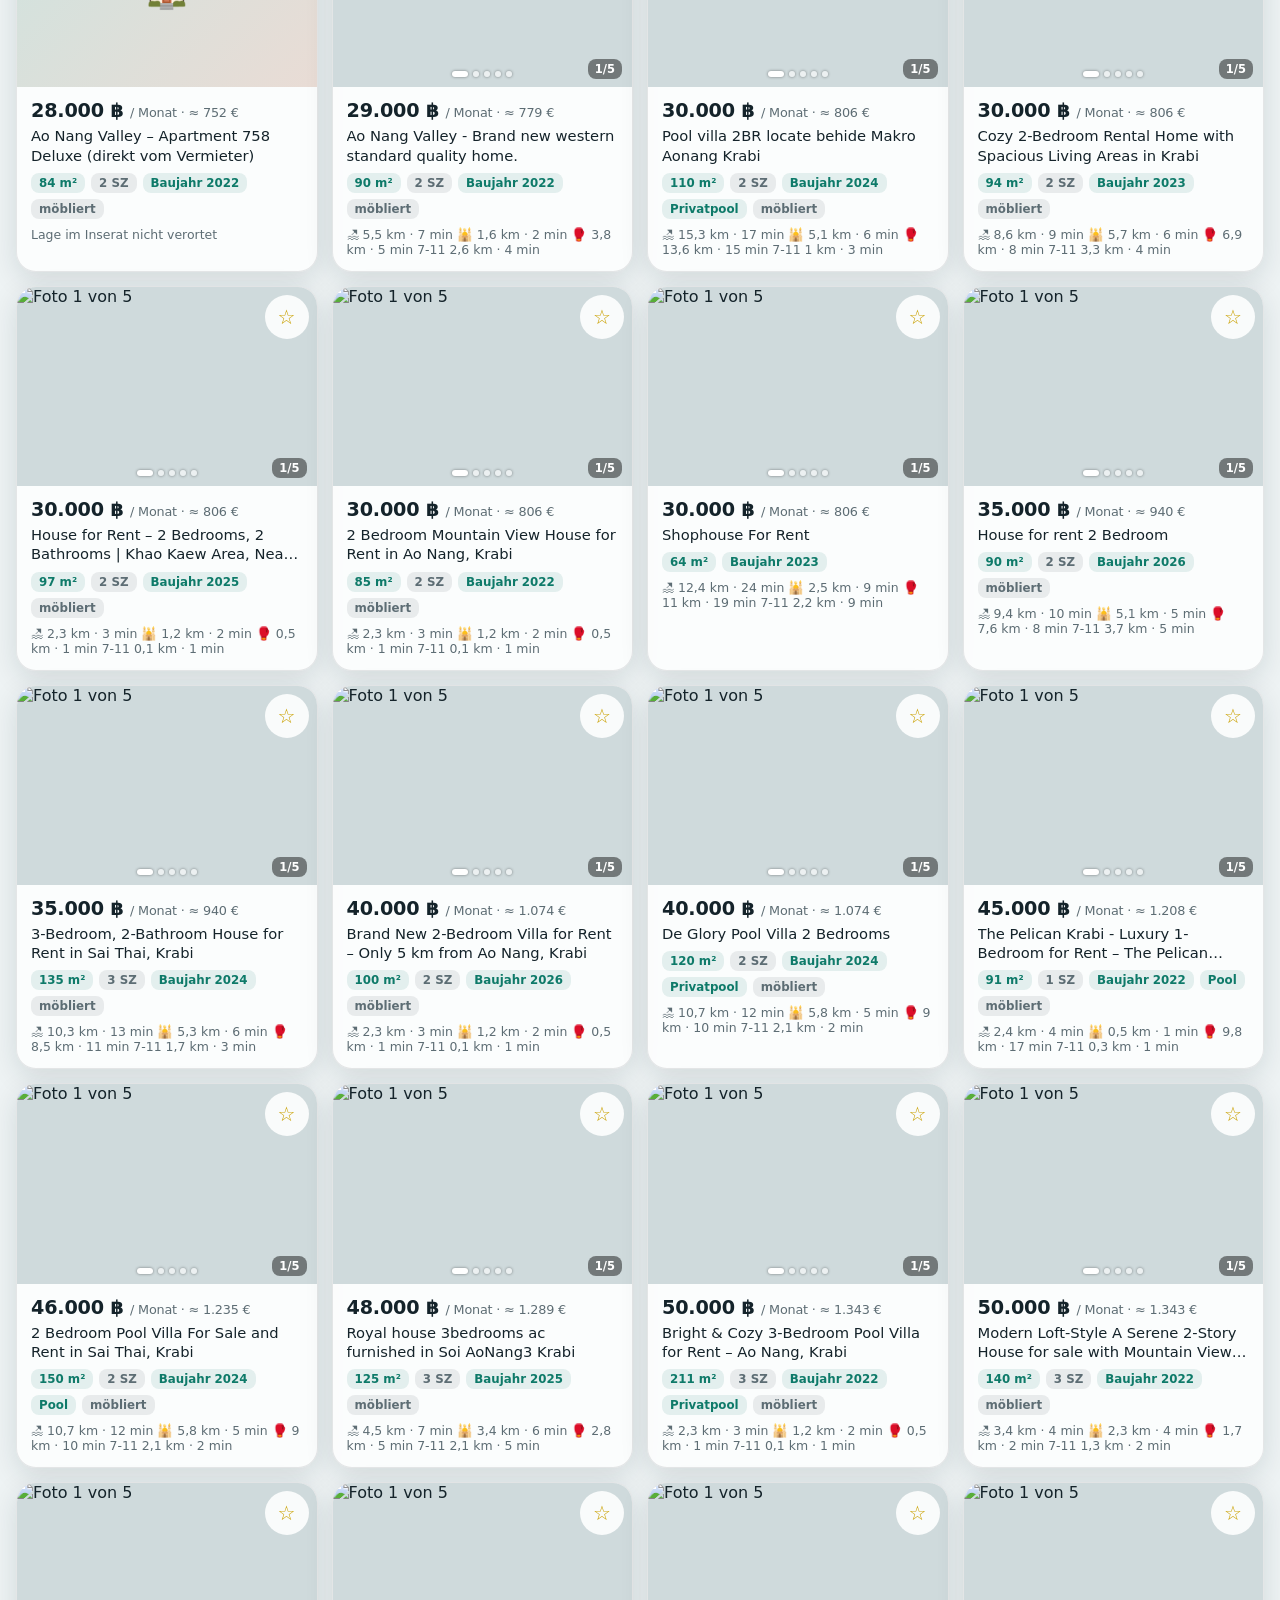
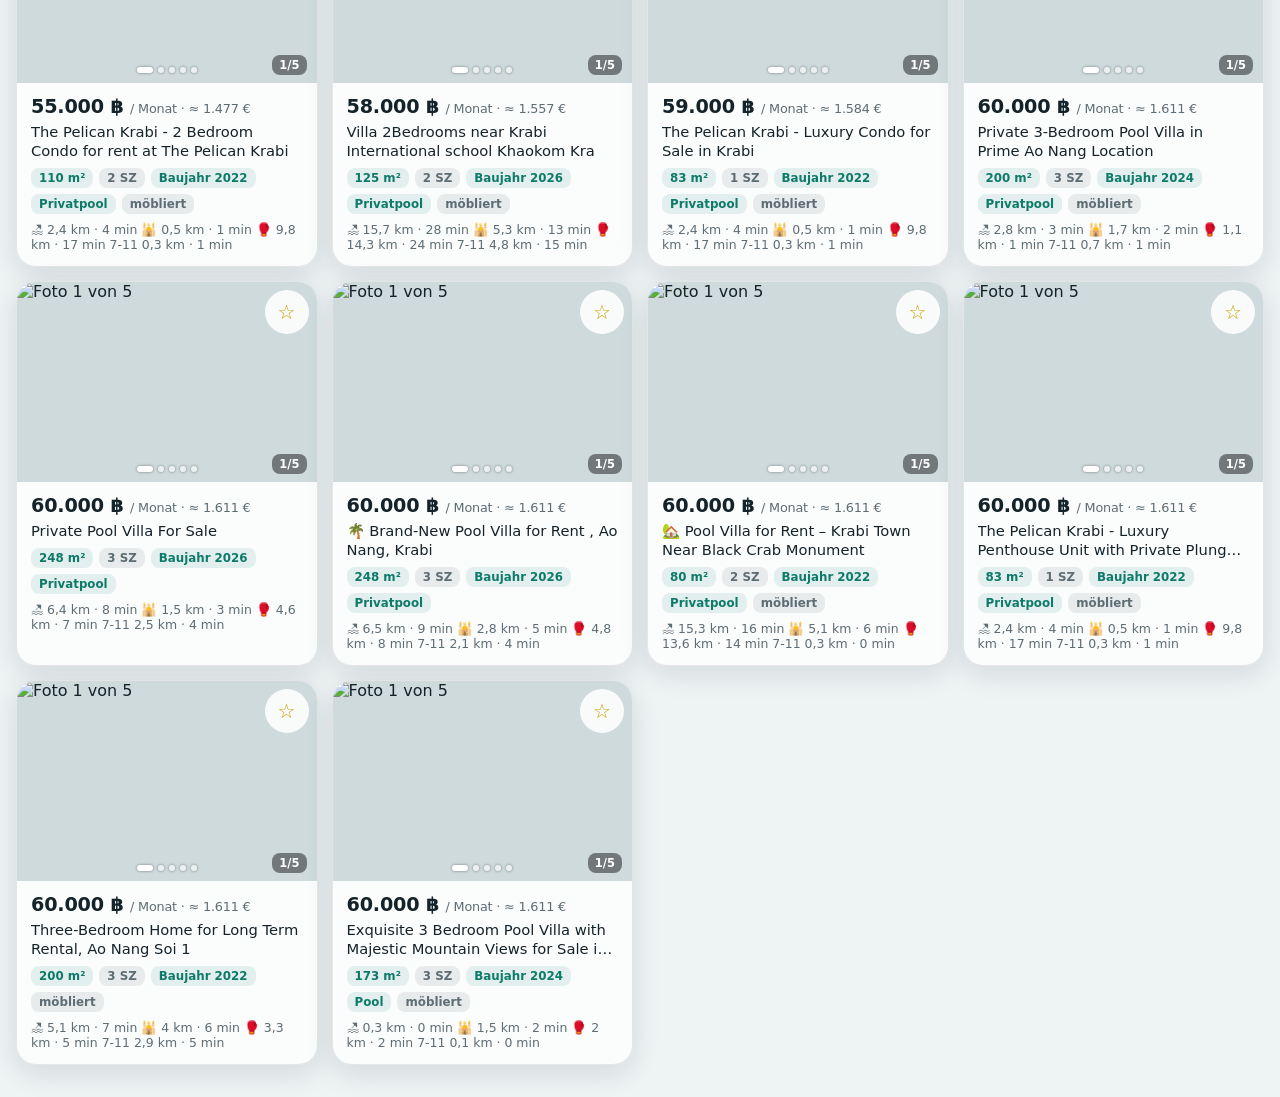
==== commit 350b1020: "App heißt jetzt Thailand Wohnen" ====
--- a/site/index.html
+++ b/site/index.html
@@ -7,9 +7,9 @@
 <meta name="apple-mobile-web-app-capable" content="yes">
 <meta name="mobile-web-app-capable" content="yes">
 <meta name="apple-mobile-web-app-status-bar-style" content="black-translucent">
-<meta name="apple-mobile-web-app-title" content="Krabi Wohnen">
+<meta name="apple-mobile-web-app-title" content="Thailand Wohnen">
 <meta name="robots" content="noindex">
-<title>Krabi Wohnen</title>
+<title>Thailand Wohnen</title>
 <link rel="manifest" href="manifest.webmanifest?v=__BUILD__">
 <link rel="apple-touch-icon" href="icons/icon-180.png">
 <link rel="icon" href="icons/icon-192.png">
--- a/site/style.css
+++ b/site/style.css
@@ -162,3 +162,4 @@
 .badge.owner{background:#2f7d4b;color:#fff}
 .badge.approx{background:rgba(255,255,255,.9);color:#7b4c00}
 .pin.approx{background:#b0603f;border-style:dashed;opacity:.9}
+.cards .more{display:block;width:100%;margin:6px 0 18px;padding:12px;border-radius:14px;border:1px solid var(--line,#d6dde0);background:rgba(255,255,255,.55);backdrop-filter:blur(10px);font:inherit;font-weight:600;color:inherit}
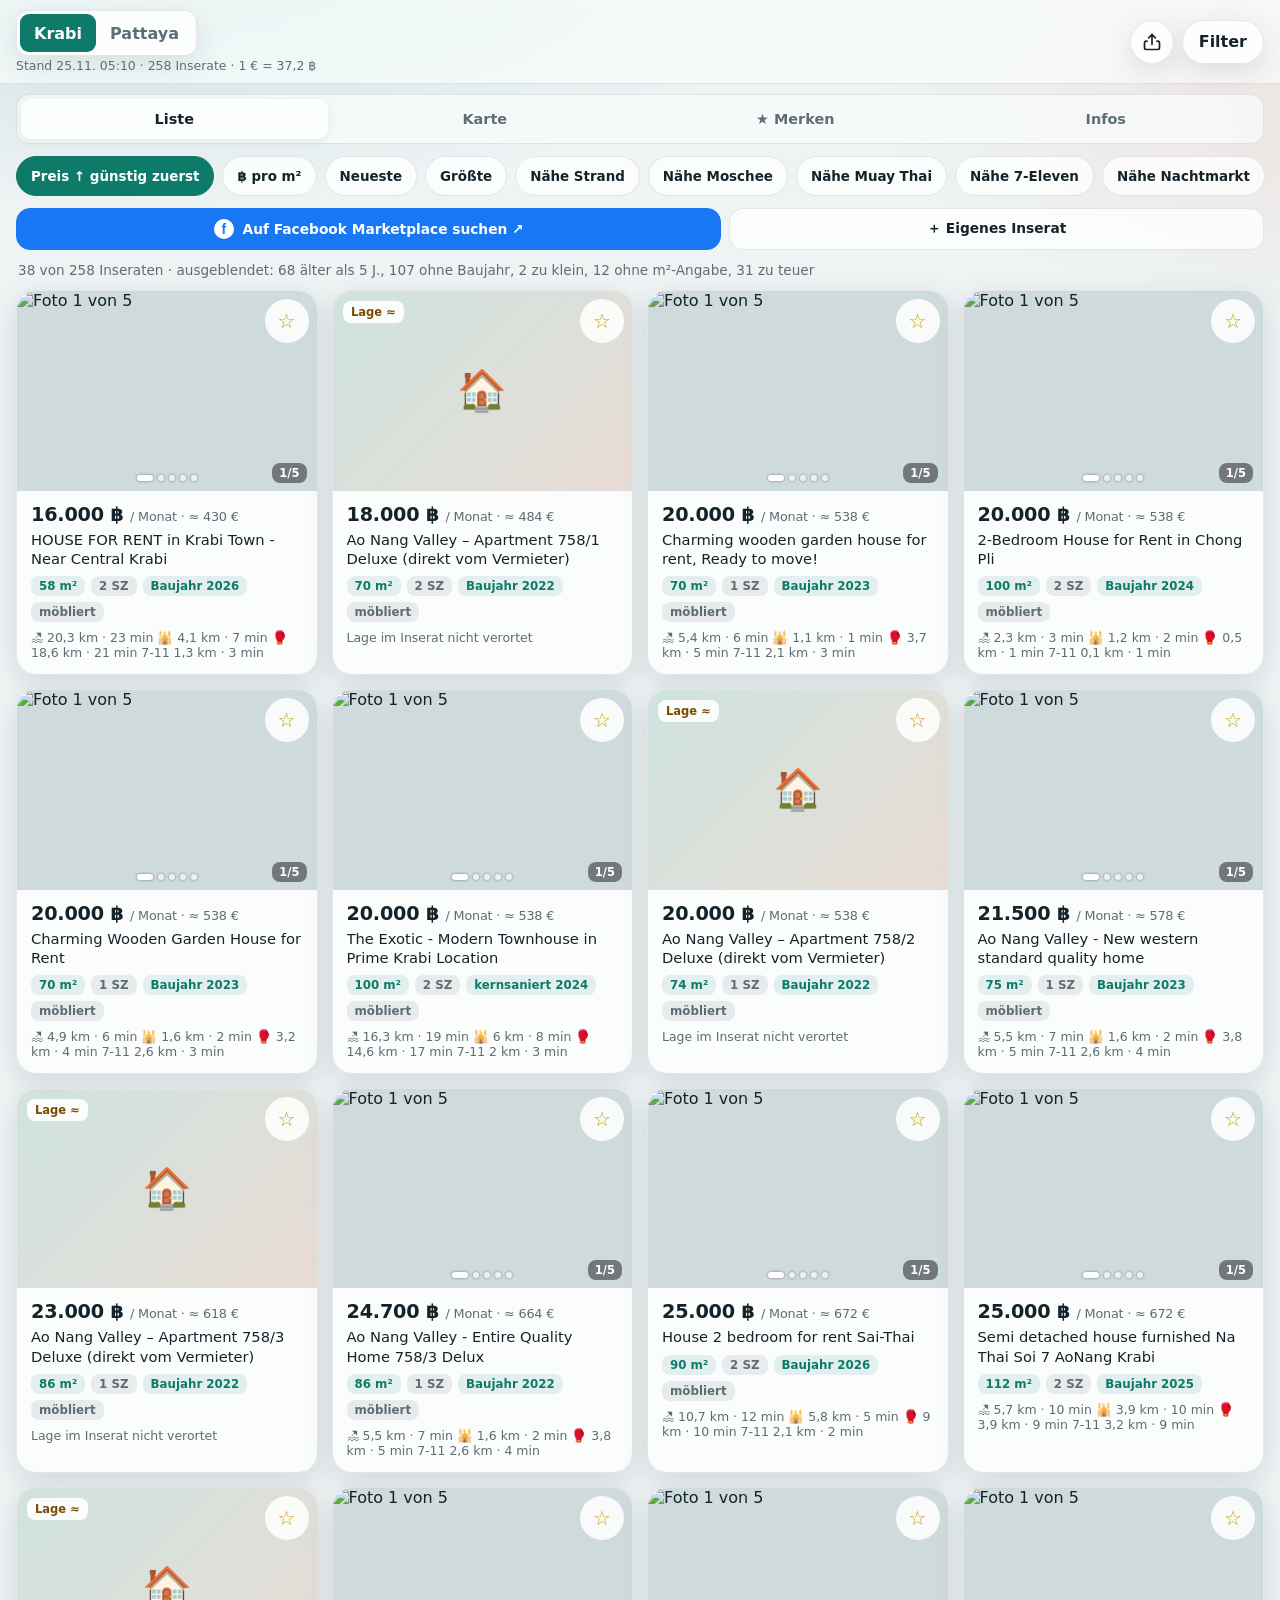
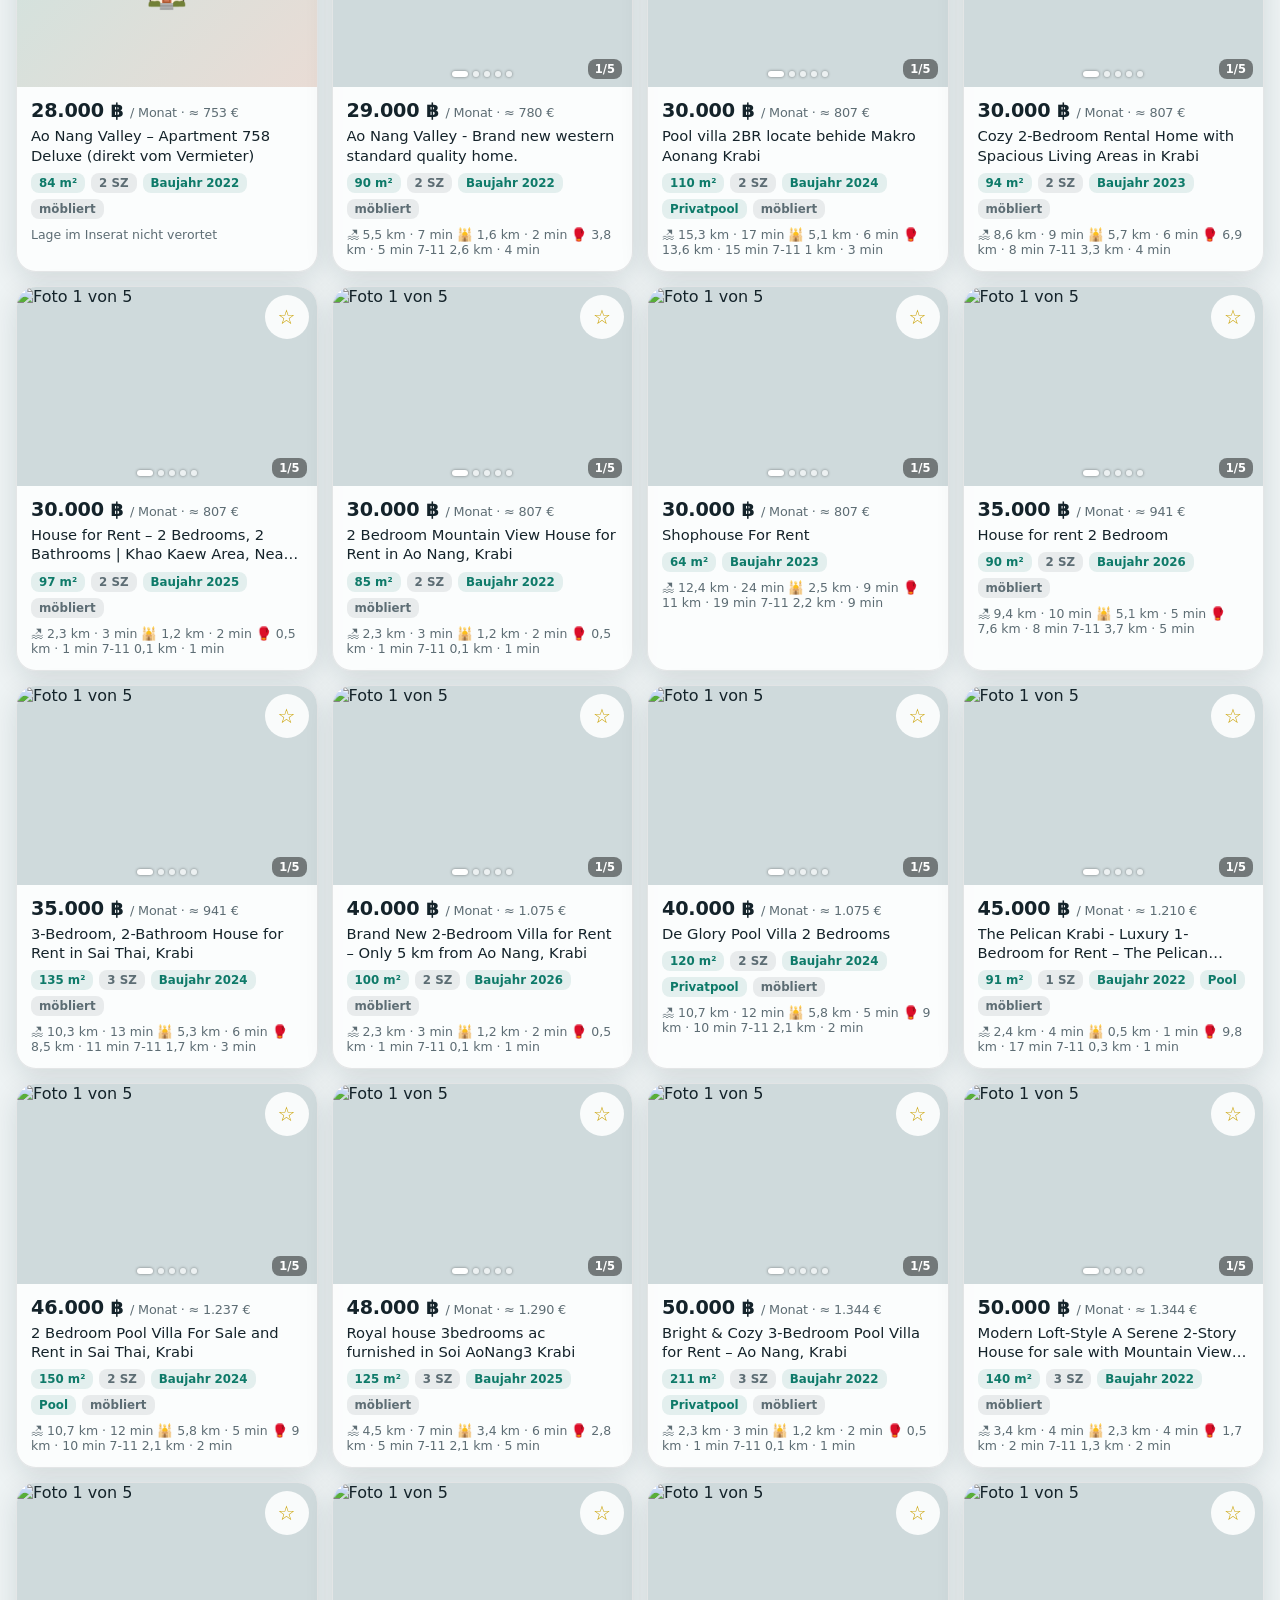
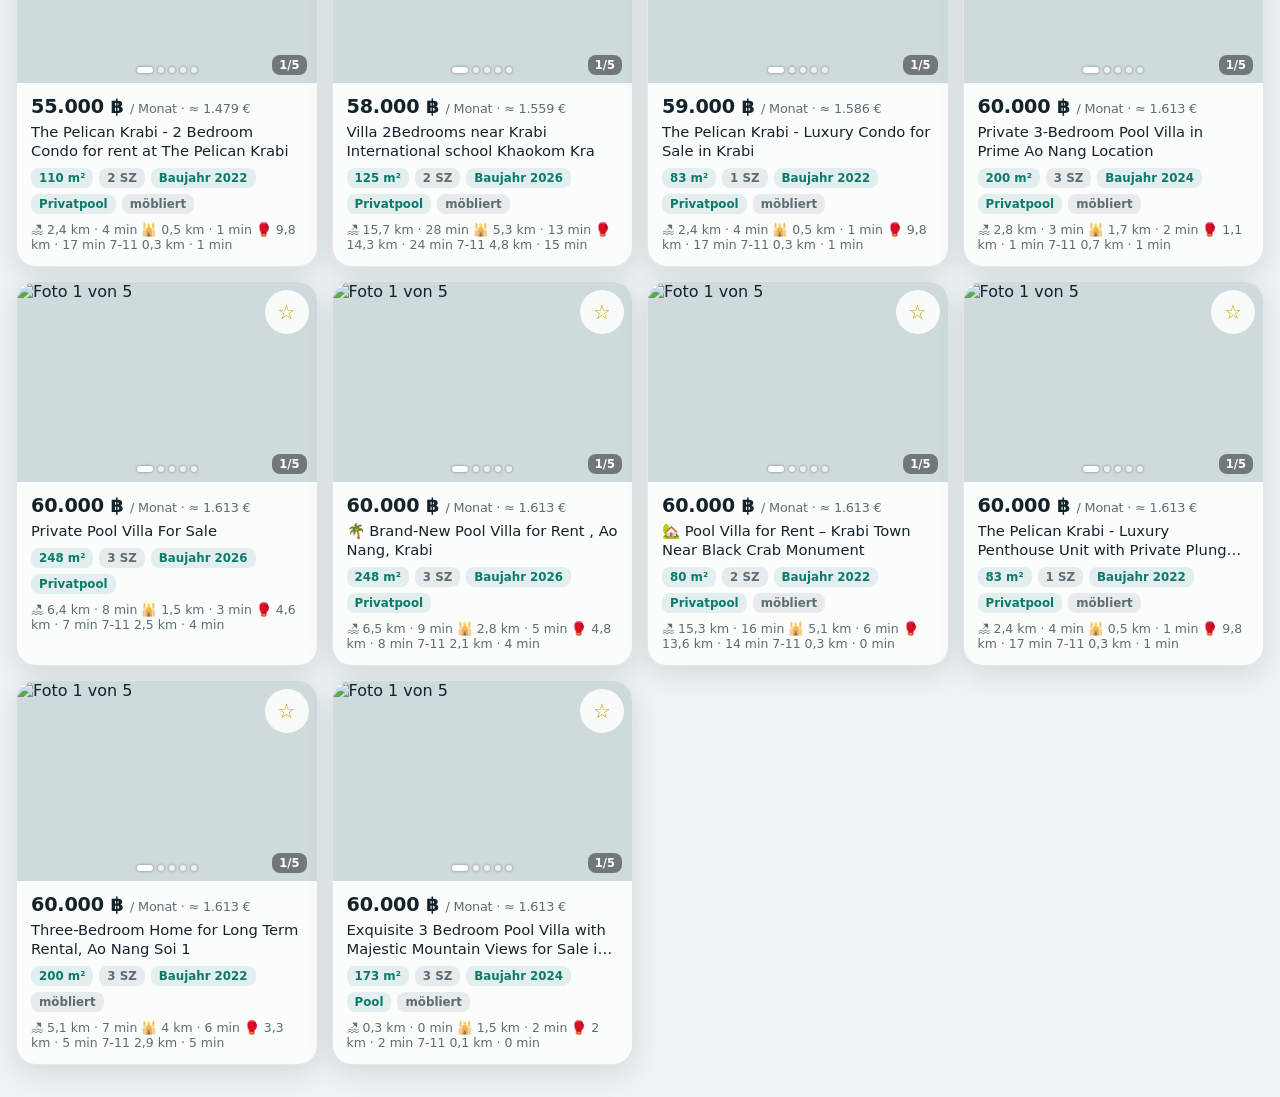
==== commit e2b121b7: "Karte: Sammel-Pins (keine verdeckten Inserate mehr), 'Auf Karte' mit Markierung, Kopfzeile passt auf" ====
--- a/site/index.html
+++ b/site/index.html
@@ -20,7 +20,7 @@
 <header class="top">
   <div class="brand">
     <div class="cityseg" role="group" aria-label="Stadt wählen">
-      <button data-city="krabi" aria-pressed="true">Krabi</button><button data-city="pattaya" aria-pressed="false">Pattaya</button>
+      <button data-city="thailand" aria-pressed="true">Thailand</button><button data-city="krabi" aria-pressed="false">Krabi</button><button data-city="pattaya" aria-pressed="false">Pattaya</button>
     </div>
     <p id="stand" class="muted">Lade Inserate …</p>
   </div>
@@ -57,6 +57,7 @@
   </section>
   <section id="viewMap" class="view" hidden>
     <div id="map" aria-label="Karte der Inserate"></div>
+    <p id="mapHint" class="maphint" aria-live="polite"></p>
     <div class="legend"><span class="dot l"></span>Wohnung (Preis) · Oben rechts Orte ein- und ausblenden · blasse Strände nur per Boot</div>
   </section>
   <section id="viewInfo" class="view" hidden><div id="info"></div></section>
@@ -71,6 +72,7 @@
     <select id="fAge"><option value="3">3 Jahre</option><option value="5">5 Jahre</option><option value="7">7 Jahre</option><option value="10">10 Jahre</option><option value="15">15 Jahre</option></select></div>
   <label class="row toggle"><span><b>Nur mit Pool</b><small>privat oder Gemeinschaftspool</small></span><input type="checkbox" id="fPool"><i></i></label>
   <label class="row toggle"><span><b>Baujahr unbekannt zeigen</b><small>Inserat nennt kein Baujahr</small></span><input type="checkbox" id="fUnknown"><i></i></label>
+  <label class="row toggle"><span><b>Ohne m²-Angabe zeigen</b><small>Inserat nennt keine Wohnfläche</small></span><input type="checkbox" id="fSizeUnknown"><i></i></label>
   <label class="row toggle"><span><b>Nur direkt vom Eigentümer</b><small>ohne Makler (wo das Inserat es angibt)</small></span><input type="checkbox" id="fOwner"><i></i></label>
   <label class="row toggle"><span><b>Nur sofort/bald frei</b><small>blendet „frei ab“ später als 2 Monate aus</small></span><input type="checkbox" id="fSoon"><i></i></label>
   <div class="row range"><label for="fSize"><b>Wohnfläche ab</b> <output id="oSize"></output></label><input type="range" id="fSize" min="0" max="200" step="5"></div>
@@ -115,6 +117,7 @@
 </aside>
 
 <script src="vendor/leaflet/leaflet.js?v=__BUILD__"></script>
+<script src="th.js?v=__BUILD__"></script>
 <script src="app.js?v=__BUILD__"></script>
 </body>
 </html>
--- a/site/style.css
+++ b/site/style.css
@@ -163,3 +163,33 @@
 .badge.approx{background:rgba(255,255,255,.9);color:#7b4c00}
 .pin.approx{background:#b0603f;border-style:dashed;opacity:.9}
 .cards .more{display:block;width:100%;margin:6px 0 18px;padding:12px;border-radius:14px;border:1px solid var(--line,#d6dde0);background:rgba(255,255,255,.55);backdrop-filter:blur(10px);font:inherit;font-weight:600;color:inherit}
+.rlink{white-space:nowrap;font-weight:600;color:var(--accent,#0f7a68);text-decoration:none;margin-left:4px}
+
+/* Thailand-Modus */
+.bubble{display:flex;align-items:center;justify-content:center;border-radius:50%;background:rgba(14,122,105,.88);color:#fff;font-weight:700;font-size:.8rem;border:2px solid #fff;box-shadow:0 2px 8px rgba(0,0,0,.3);backdrop-filter:blur(4px)}
+.maphint{margin:6px 2px 0;font-size:.82rem;color:var(--muted,#5b6870);min-height:1em}
+.thpick .provs{display:flex;flex-wrap:wrap;gap:8px;margin:8px 0 20px}
+.thpick .provs button,.linkbtn{border:1px solid var(--line,#d6dde0);background:rgba(255,255,255,.6);backdrop-filter:blur(8px);border-radius:16px;padding:8px 12px;font:inherit;color:inherit}
+.thpick .provs small{opacity:.65;margin-left:4px}
+.linkbtn{padding:2px 8px;border-radius:10px;font-size:.9em}
+.loading{font-size:.85rem;color:var(--muted,#5b6870);margin:2px 0 8px}
+
+/* Sammel-Pins, Gruppenliste, Markierung */
+.pin.grp{background:#0b5f52;padding-left:6px}.pin.grp b{margin-right:3px}
+.glist{list-style:none;margin:8px 0 12px;padding:0;display:flex;flex-direction:column;gap:8px}
+.glist button{width:100%;text-align:left;display:grid;grid-template-columns:auto 1fr;gap:2px 10px;padding:10px 12px;border-radius:12px;border:1px solid var(--line,#d6dde0);background:rgba(255,255,255,.6);font:inherit;color:inherit}
+.glist small{grid-column:1/-1;opacity:.75;white-space:nowrap;overflow:hidden;text-overflow:ellipsis}
+.hiring{width:64px;height:64px;position:relative}.hiring i{position:absolute;inset:0;border-radius:50%;border:4px solid #6741d9;animation:hipulse 1.6s ease-out infinite}
+@keyframes hipulse{0%{transform:scale(.35);opacity:1}100%{transform:scale(1.1);opacity:0}}
+.pin.hipin{background:#6741d9;font-size:.95rem;transform:translate(-50%,-50%) scale(1.15);box-shadow:0 0 0 3px #fff,0 4px 14px rgba(0,0,0,.35)}
+@media (prefers-reduced-motion:reduce){.hiring i{animation:none;transform:scale(.8)}}
+/* Kopfzeile: drei Städte passen auch auf 375 px breite iPhones */
+.top .brand{min-width:0;flex:1 1 auto}
+.top .topbtns{flex:0 0 auto}
+.brand p{overflow:hidden;text-overflow:ellipsis}
+@media (max-width:430px){
+  .top{gap:8px}
+  .cityseg button{padding:0 9px;font-size:.92rem}
+  #filterBtn{padding:0 12px}
+}
+@media (max-width:360px){ .cityseg button{padding:0 7px;font-size:.85rem} }
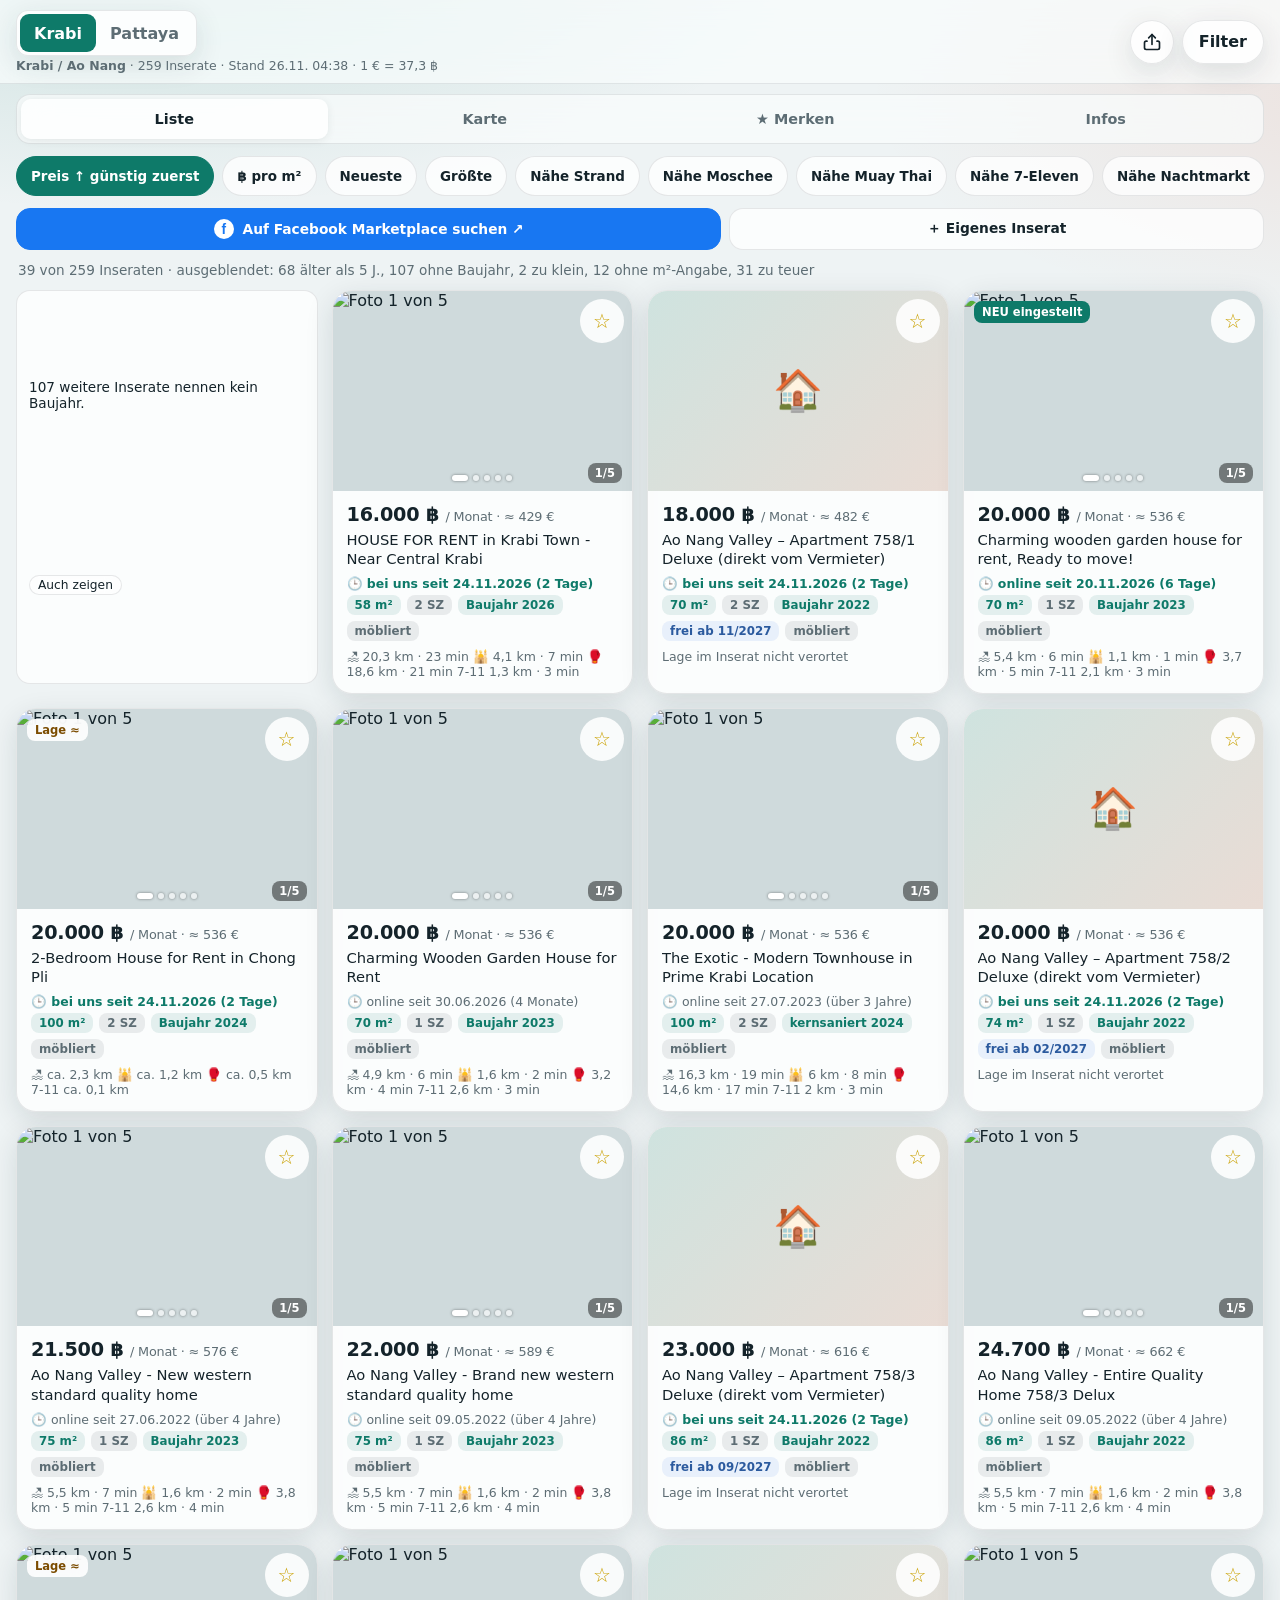
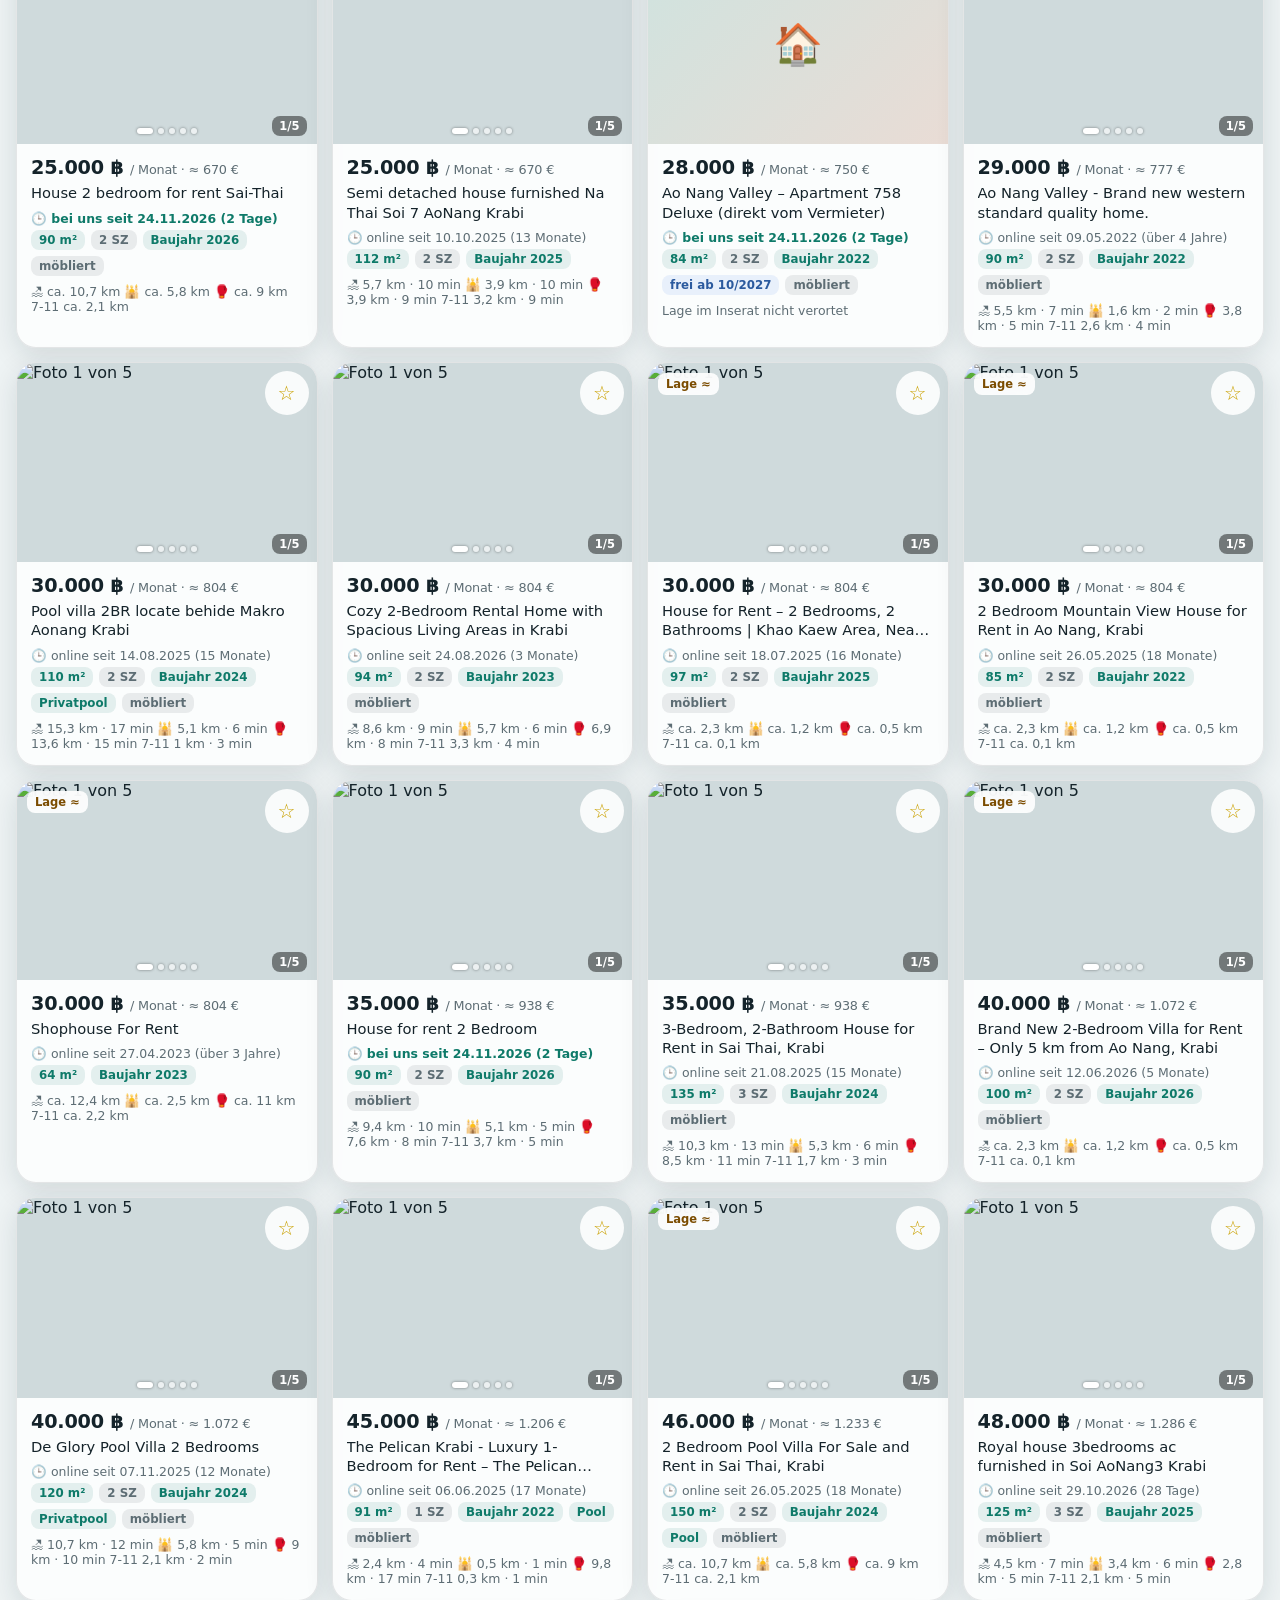
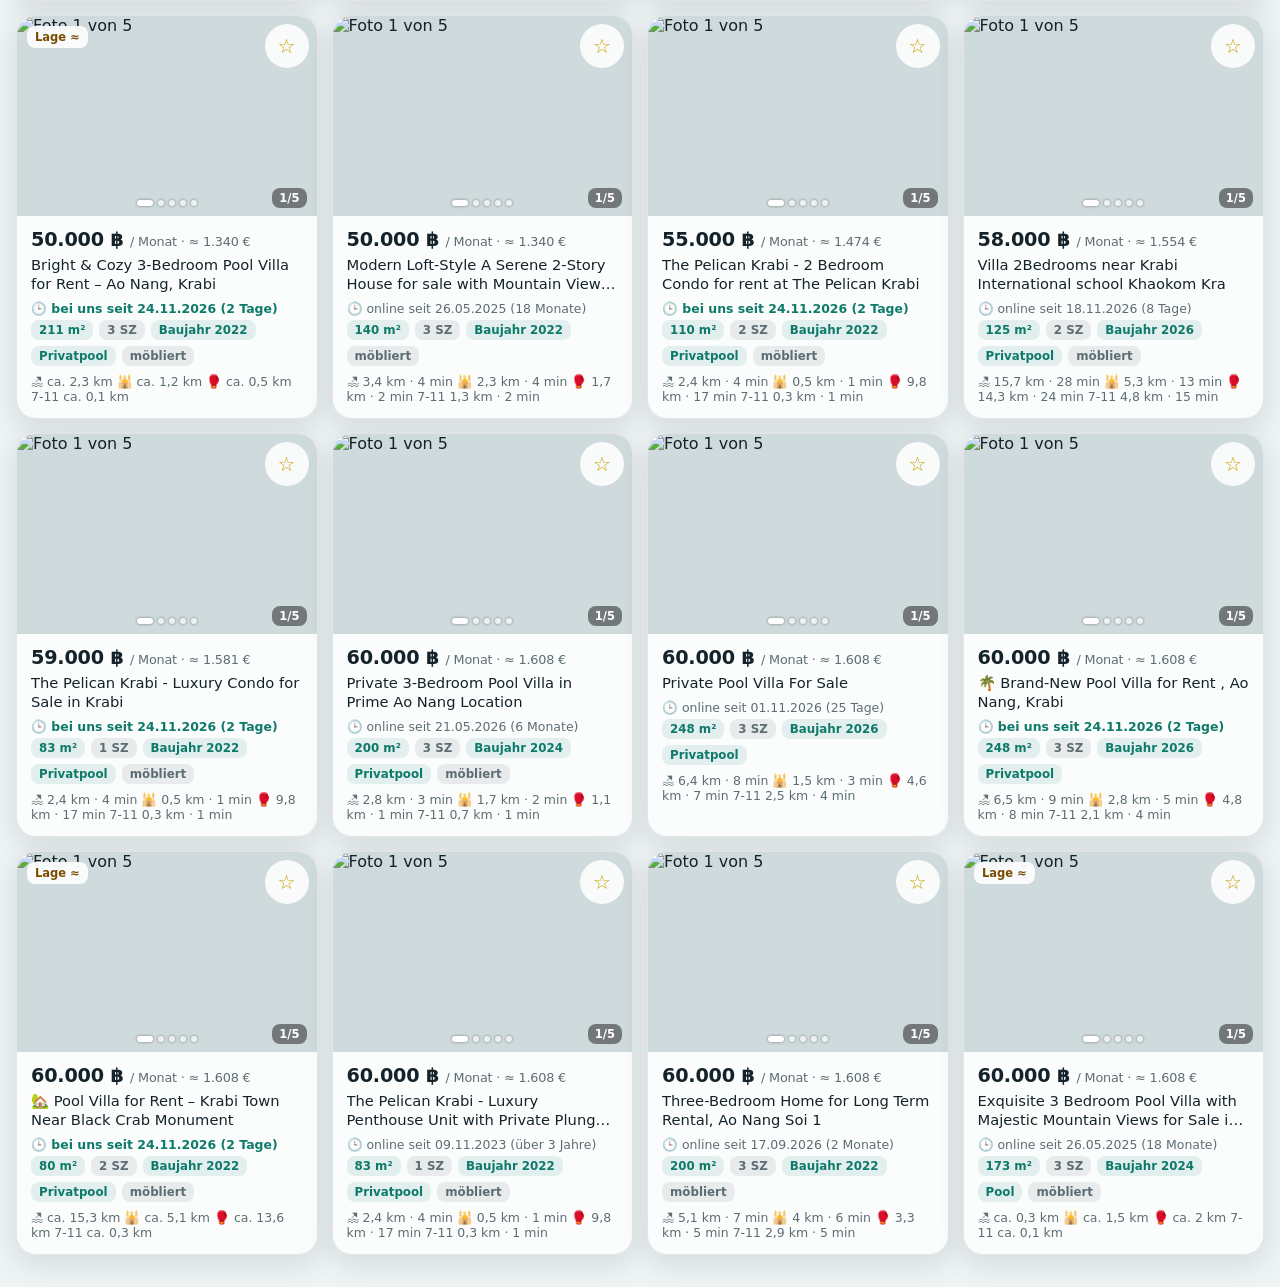
==== commit 99e9beac: "Erst-Nutzer-Bericht umgesetzt: Ausweg bei 0 Treffern, Formular passt, Merkliste für alle Gegenden, Z" ====
--- a/site/index.html
+++ b/site/index.html
@@ -68,7 +68,7 @@
   <div class="grab"></div>
   <h2 id="fTitle">Filter</h2>
   <label class="row toggle"><span><b>Ältere Gebäude zeigen</b><small id="oldSub">älter als die Altersgrenze und nicht kernsaniert</small></span><input type="checkbox" id="fOld"><i></i></label>
-  <div class="row"><label for="fAge"><b>Altersgrenze</b><small>gilt als „neu“, wenn jünger oder kernsaniert</small></label>
+  <div class="row"><label for="fAge"><b>Altersgrenze</b><small>Gebäude zählt als „jung“, wenn es jünger oder kernsaniert ist</small></label>
     <select id="fAge"><option value="3">3 Jahre</option><option value="5">5 Jahre</option><option value="7">7 Jahre</option><option value="10">10 Jahre</option><option value="15">15 Jahre</option></select></div>
   <label class="row toggle"><span><b>Nur mit Pool</b><small>privat oder Gemeinschaftspool</small></span><input type="checkbox" id="fPool"><i></i></label>
   <label class="row toggle"><span><b>Baujahr unbekannt zeigen</b><small>Inserat nennt kein Baujahr</small></span><input type="checkbox" id="fUnknown"><i></i></label>
@@ -106,7 +106,7 @@
     <input type="hidden" id="wId">
     <label>Link zum Inserat<div class="pastewrap"><input id="wUrl" type="url" inputmode="url" placeholder="https://www.facebook.com/marketplace/item/…"><button type="button" id="ownPaste" class="ghost">Einfügen</button></div></label>
     <label>Titel<input id="wTitle" type="text" placeholder="z. B. Haus 2 SZ in Nong Thale" maxlength="120"></label>
-    <div class="two"><label>Miete ฿ / Monat<input id="wPrice" type="number" inputmode="numeric" min="0" step="500" required></label>
+    <div class="two"><label>Miete ฿ / Monat<input id="wPrice" type="number" inputmode="numeric" min="0" step="1" required></label>
       <label>Wohnfläche m²<input id="wSize" type="number" inputmode="numeric" min="0"></label></div>
     <div class="two"><label>Schlafzimmer<input id="wBeds" type="number" inputmode="numeric" min="0" max="10"></label>
       <label>Baujahr<input id="wBuilt" type="number" inputmode="numeric" min="1950" max="2035" placeholder="z. B. 2023"></label></div>
--- a/site/style.css
+++ b/site/style.css
@@ -193,3 +193,22 @@
   #filterBtn{padding:0 12px}
 }
 @media (max-width:360px){ .cityseg button{padding:0 7px;font-size:.85rem} }
+.card .online{font-size:.78rem;color:var(--muted,#5b6870);margin:2px 0 4px}.card .online.fresh{color:var(--accent,#0e7a69);font-weight:600}
+
+/* Review-Korrekturen */
+.ownform label,.ownform .two>*{min-width:0}
+.ownform input,.ownform select,.ownform textarea{width:100%;min-width:0;box-sizing:border-box}
+.ownform .two{grid-template-columns:minmax(0,1fr) minmax(0,1fr)}
+.sheet{background:var(--sheet-solid,#f7fafa)}
+@media (prefers-color-scheme:dark){.sheet{background:var(--sheet-solid-d,#141c1f)}}
+.desc{white-space:pre-line}
+.emptybox{padding:8px 0 24px}.emptyacts{display:flex;flex-direction:column;gap:8px;margin-top:10px}
+.emptyacts button{min-height:46px;border-radius:14px;font:inherit;font-weight:700;border:1px solid var(--line);background:var(--card);color:inherit}
+.emptyacts .primary{background:var(--accent);color:#fff;border-color:var(--accent)}
+.hidehint,.regionbar{display:flex;align-items:center;justify-content:space-between;gap:8px;flex-wrap:wrap;margin:0 0 10px;padding:10px 12px;border-radius:14px;background:var(--card);border:1px solid var(--line);font-size:.85rem}
+.regionbar small{color:var(--muted)}
+.detail .close.back{width:auto;padding:0 12px;font-weight:700}
+#stand .fx{white-space:nowrap}
+@media (max-width:340px){ #shareApp{display:none} }
+.thpick .intro{margin:4px 0 6px;font-size:.95rem}
+.tag.avail{background:#e8f0fb;color:#2b5a9e}@media (prefers-color-scheme:dark){.tag.avail{background:#1d2b40;color:#9cc2f5}}
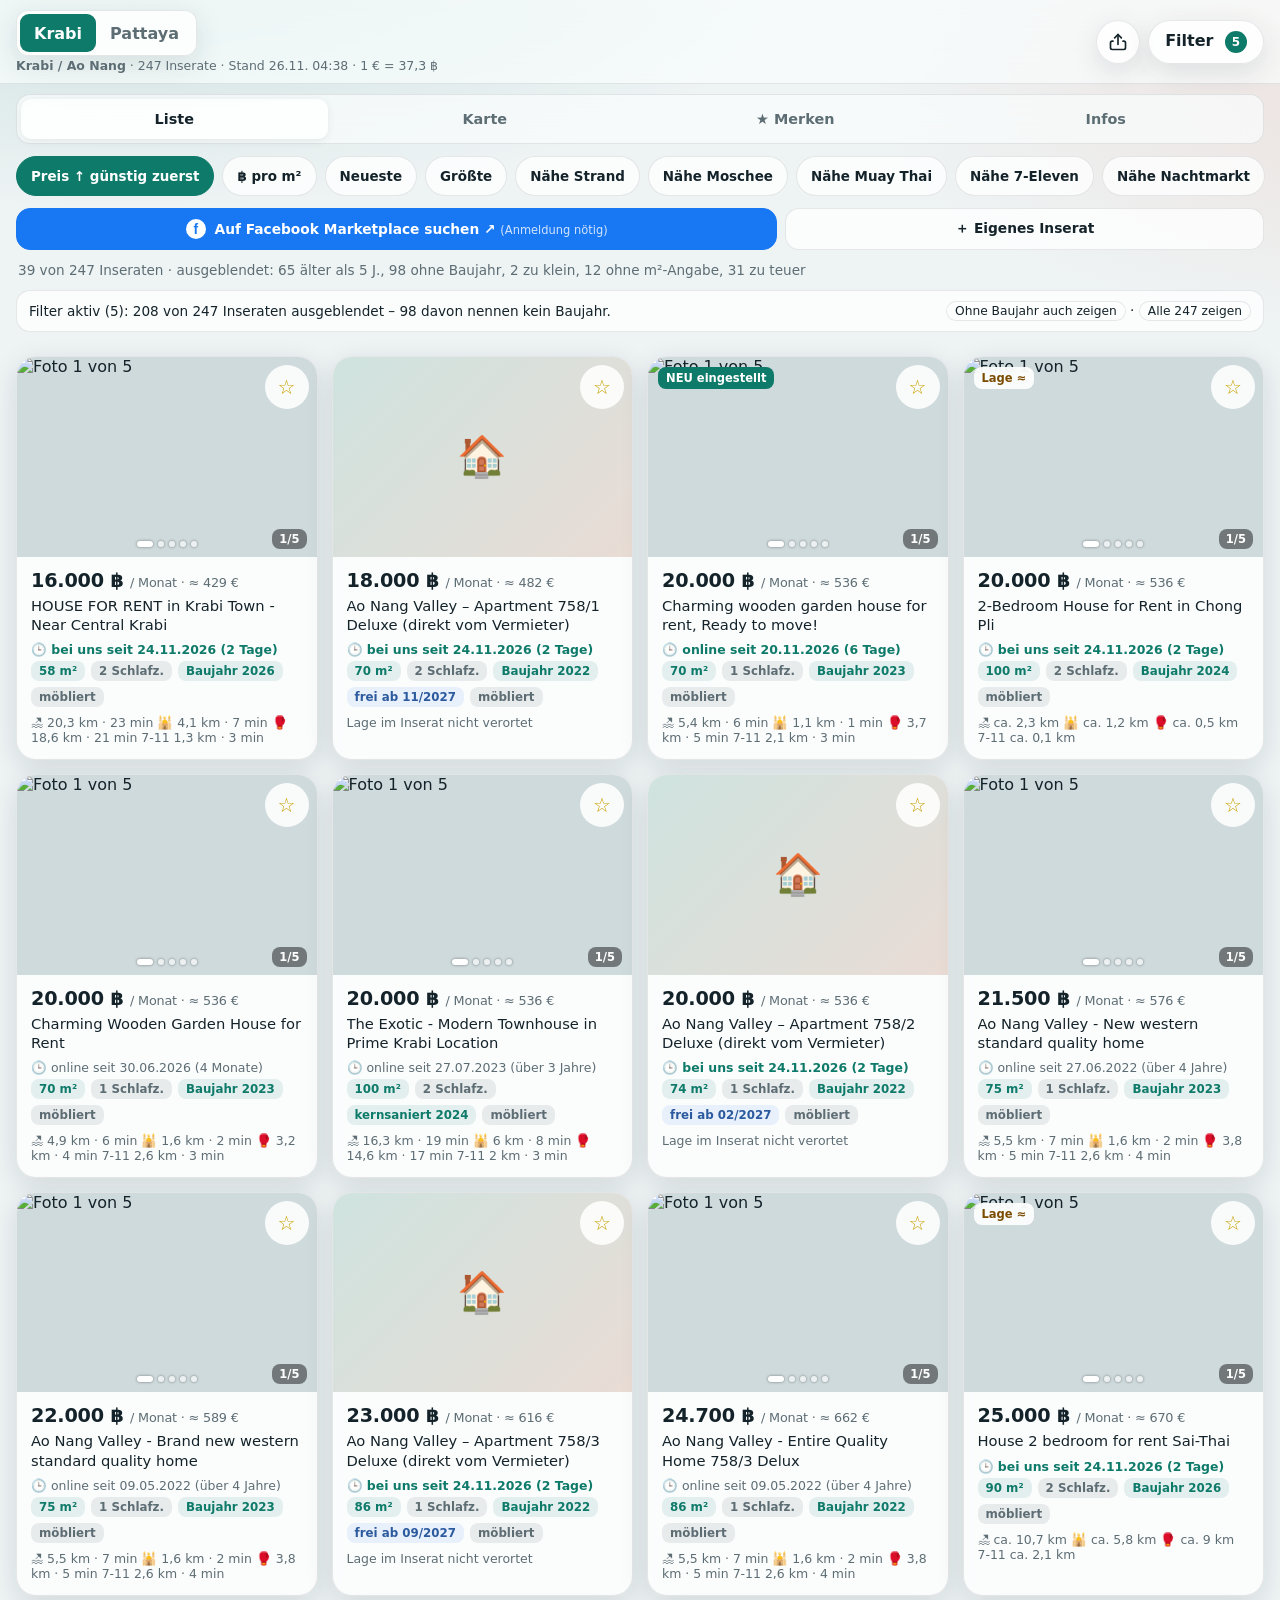
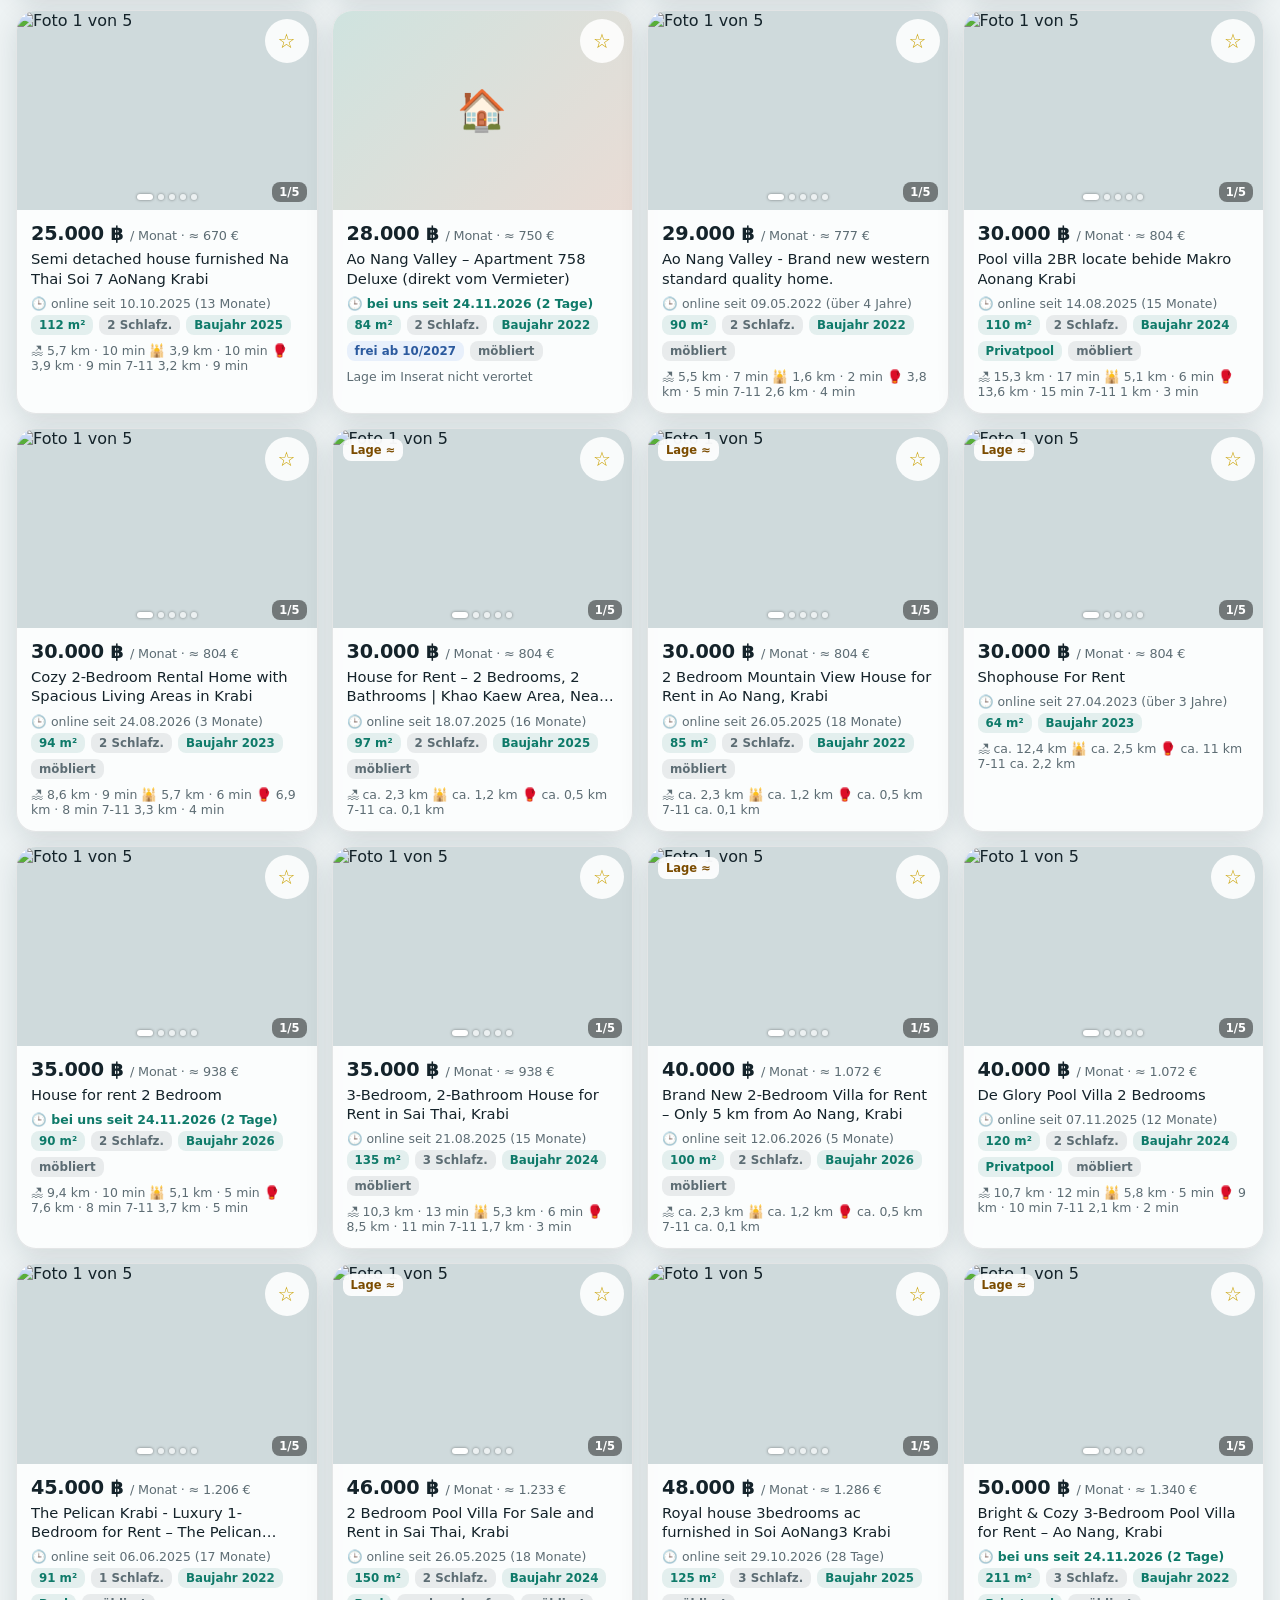
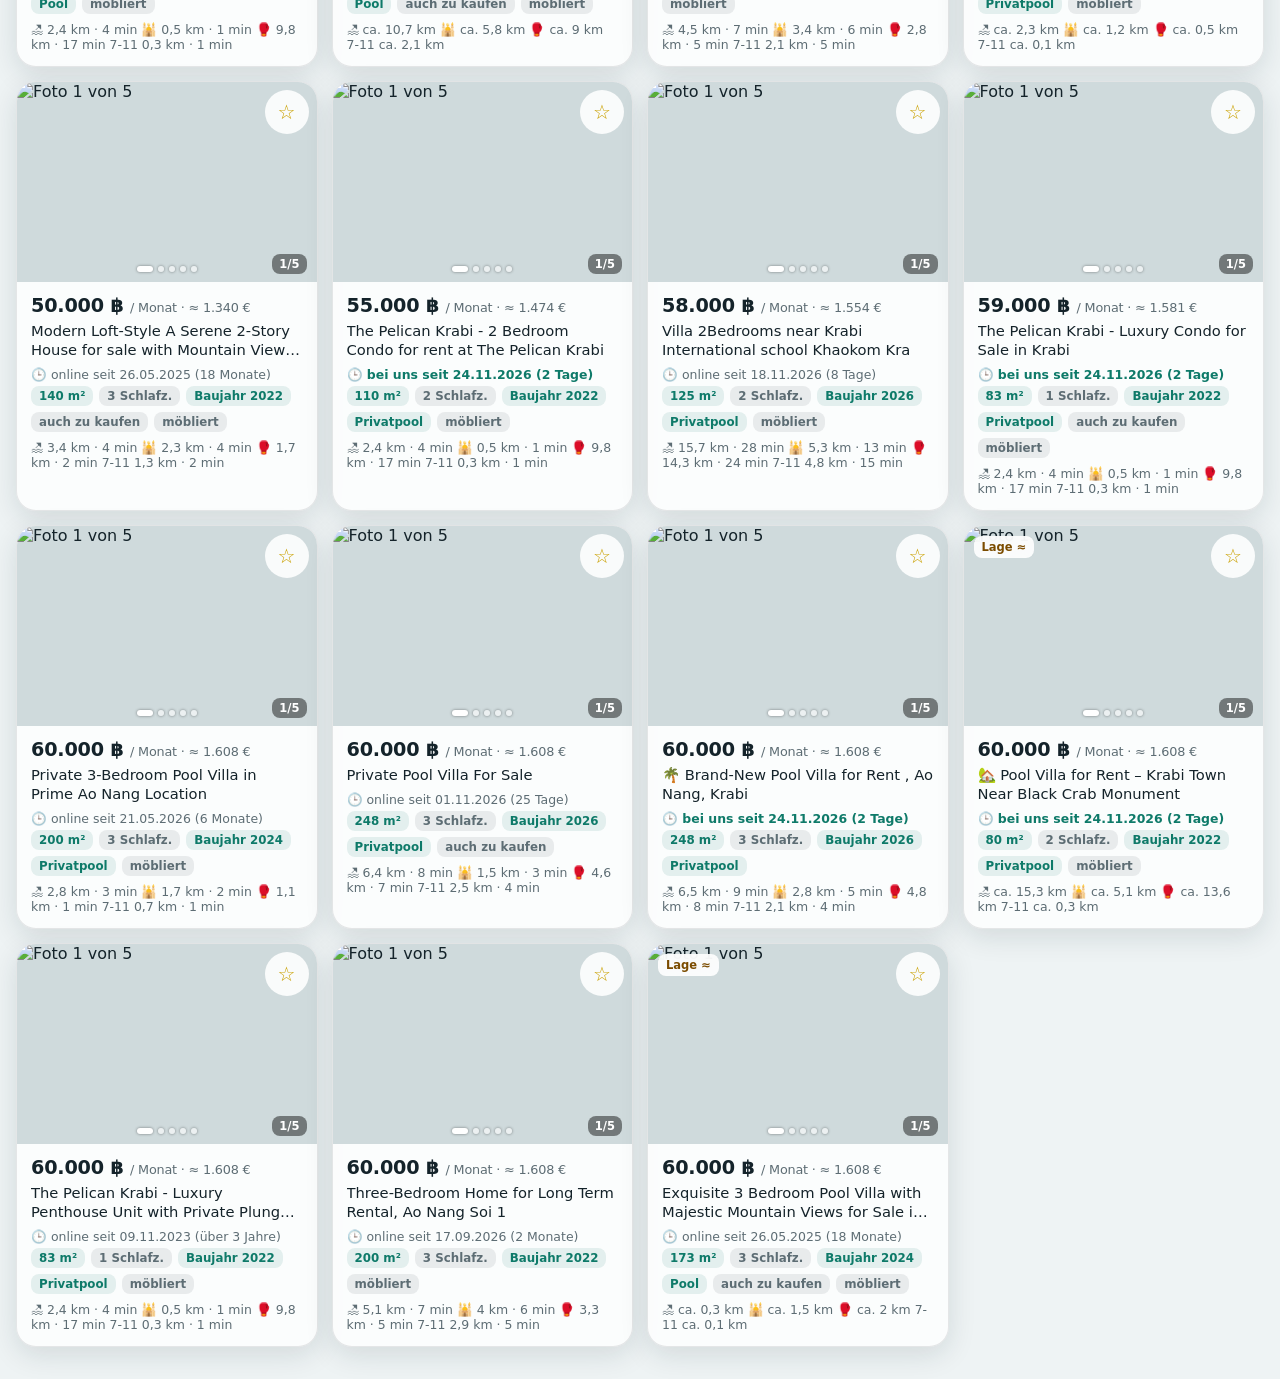
==== commit 57c912a6: "Zweiter Erst-Nutzer-Bericht: Preis von der Inseratseite, keine Grundstücke/Büros, Zurück-Geste für R" ====
--- a/site/index.html
+++ b/site/index.html
@@ -49,7 +49,7 @@
       <button data-sort="market">Nähe Nachtmarkt</button>
     </div>
     <div class="extbar">
-      <button id="fbSearch" class="ext fb" type="button"><b>f</b> Auf Facebook Marketplace suchen ↗</button>
+      <button id="fbSearch" class="ext fb" type="button"><b>f</b> Auf Facebook Marketplace suchen ↗ <small>(Anmeldung nötig)</small></button>
       <button id="ownAdd" class="ext" type="button">＋ Eigenes Inserat</button>
     </div>
     <p id="summary" class="summary"></p>
@@ -106,7 +106,7 @@
     <input type="hidden" id="wId">
     <label>Link zum Inserat<div class="pastewrap"><input id="wUrl" type="url" inputmode="url" placeholder="https://www.facebook.com/marketplace/item/…"><button type="button" id="ownPaste" class="ghost">Einfügen</button></div></label>
     <label>Titel<input id="wTitle" type="text" placeholder="z. B. Haus 2 SZ in Nong Thale" maxlength="120"></label>
-    <div class="two"><label>Miete ฿ / Monat<input id="wPrice" type="number" inputmode="numeric" min="0" step="1" required></label>
+    <div class="two"><label>Miete ฿ / Monat <span class="req">*</span><input id="wPrice" type="number" inputmode="numeric" min="0" step="1" required></label>
       <label>Wohnfläche m²<input id="wSize" type="number" inputmode="numeric" min="0"></label></div>
     <div class="two"><label>Schlafzimmer<input id="wBeds" type="number" inputmode="numeric" min="0" max="10"></label>
       <label>Baujahr<input id="wBuilt" type="number" inputmode="numeric" min="1950" max="2035" placeholder="z. B. 2023"></label></div>
--- a/site/style.css
+++ b/site/style.css
@@ -209,6 +209,22 @@
 .regionbar small{color:var(--muted)}
 .detail .close.back{width:auto;padding:0 12px;font-weight:700}
 #stand .fx{white-space:nowrap}
-@media (max-width:340px){ #shareApp{display:none} }
+@media (max-width:340px){ #shareApp{padding:4px 6px;min-width:0} #shareApp .lbl{display:none} .cityseg button{padding-left:8px;padding-right:8px} }
 .thpick .intro{margin:4px 0 6px;font-size:.95rem}
 .tag.avail{background:#e8f0fb;color:#2b5a9e}@media (prefers-color-scheme:dark){.tag.avail{background:#1d2b40;color:#9cc2f5}}
+
+/* Runde 2 */
+.badge.warnb{background:#fde8e4;color:#a2361f}
+@media (prefers-color-scheme:dark){.badge.warnb{background:#4a2018;color:#ffb4a3}}
+.req{color:#c0392b}
+input.bad{outline:2px solid #c0392b;outline-offset:1px}
+.hidehint,.regionbar,.emptybox,.thpick{grid-column:1/-1}
+.hidehint{flex-direction:row}
+#detail .actions{flex-wrap:wrap}
+@media (max-width:359px){ #detail .actions > *{flex:1 1 28%;min-width:0;padding-left:6px;padding-right:6px} #detail .actions{gap:6px} }
+.bars .bar .bv{display:block;font-size:.6rem;line-height:1.1;white-space:nowrap}
+.bars .bar .bv b{font-weight:700}
+.ext.fb small{font-weight:400;opacity:.8}
+.thpick .quick{display:flex;gap:8px;flex-wrap:wrap;margin:6px 0 2px}.thpick .quick button{flex:1 1 140px;min-height:44px;border-radius:14px;font:inherit;font-weight:700;border:0;background:var(--accent);color:#fff}.muted.small{font-size:.8rem}
+@media (max-width:340px){ .cityseg button{padding:7px 7px;font-size:.8rem;letter-spacing:-.01em} #filterBtn{padding-left:10px;padding-right:10px} }
+@media (max-width:340px){ .cityseg button{padding:7px 5px;font-size:.76rem} .cityseg{gap:0} }
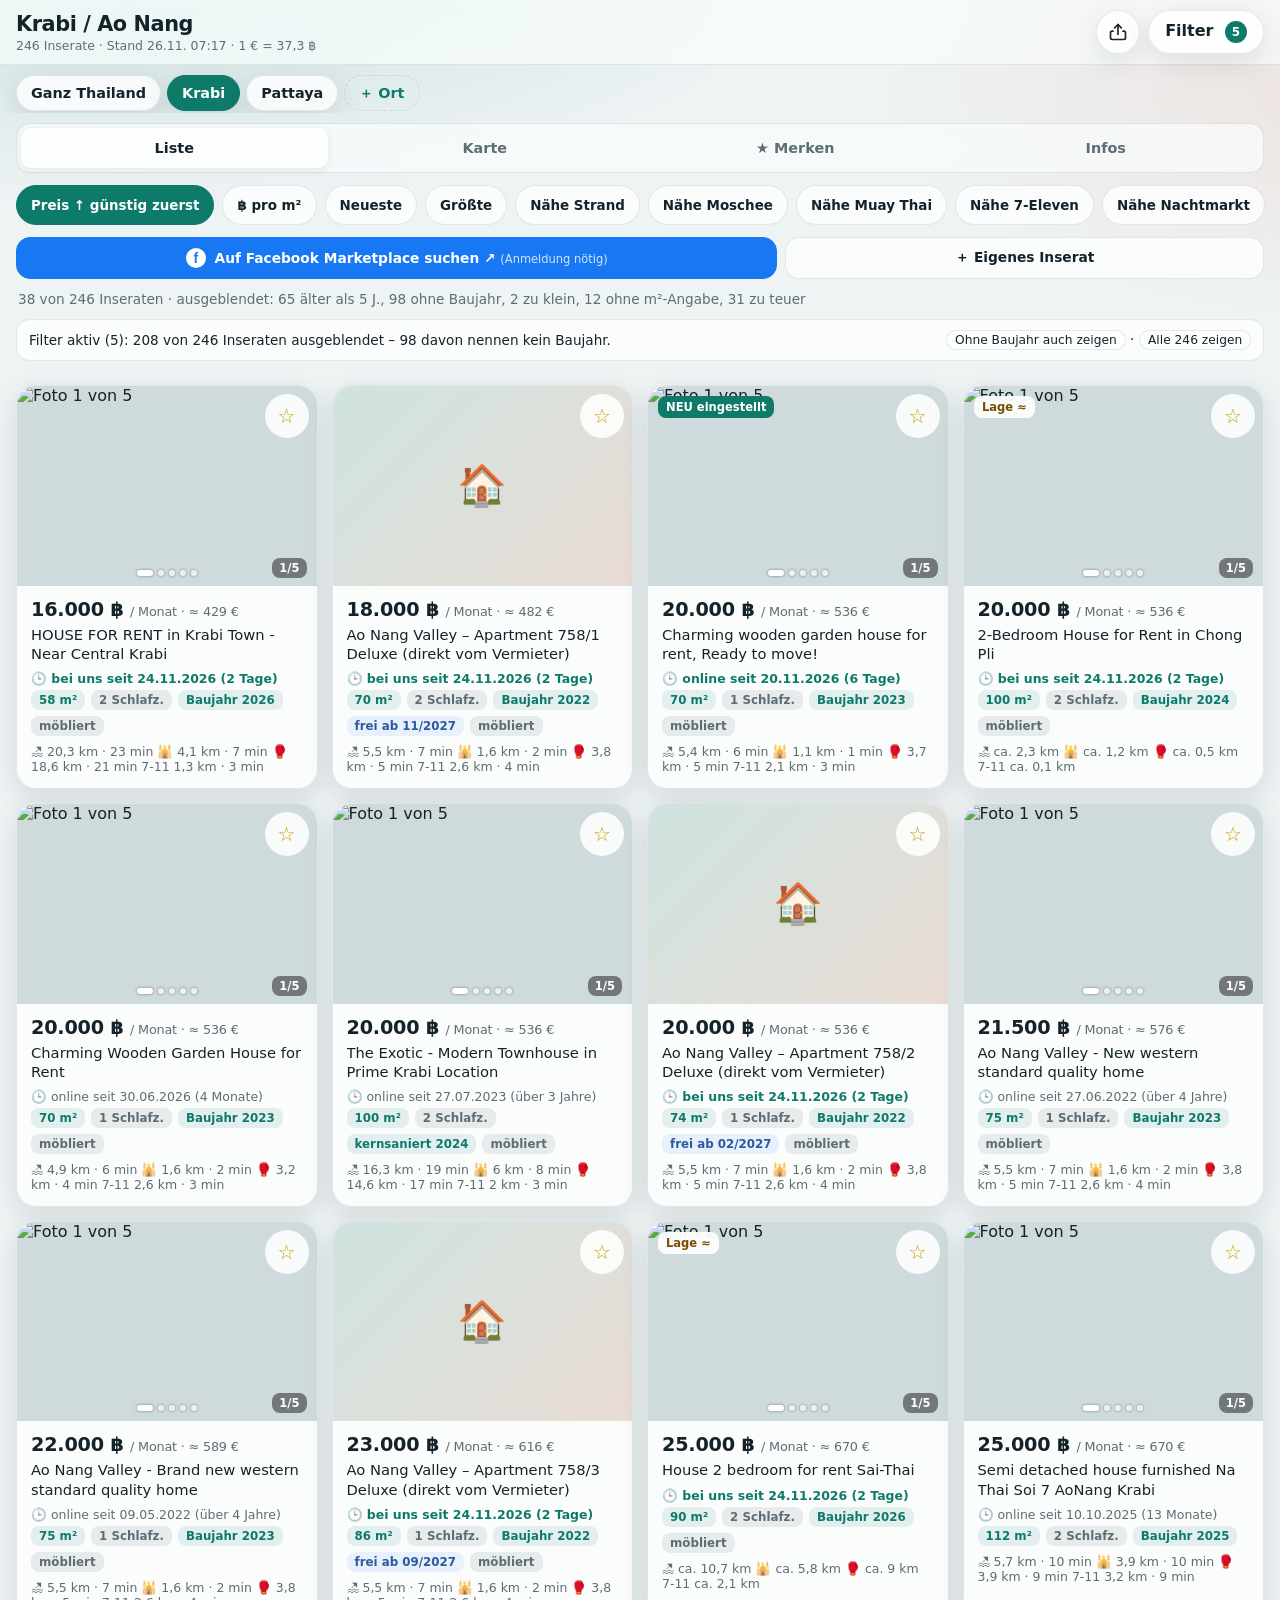
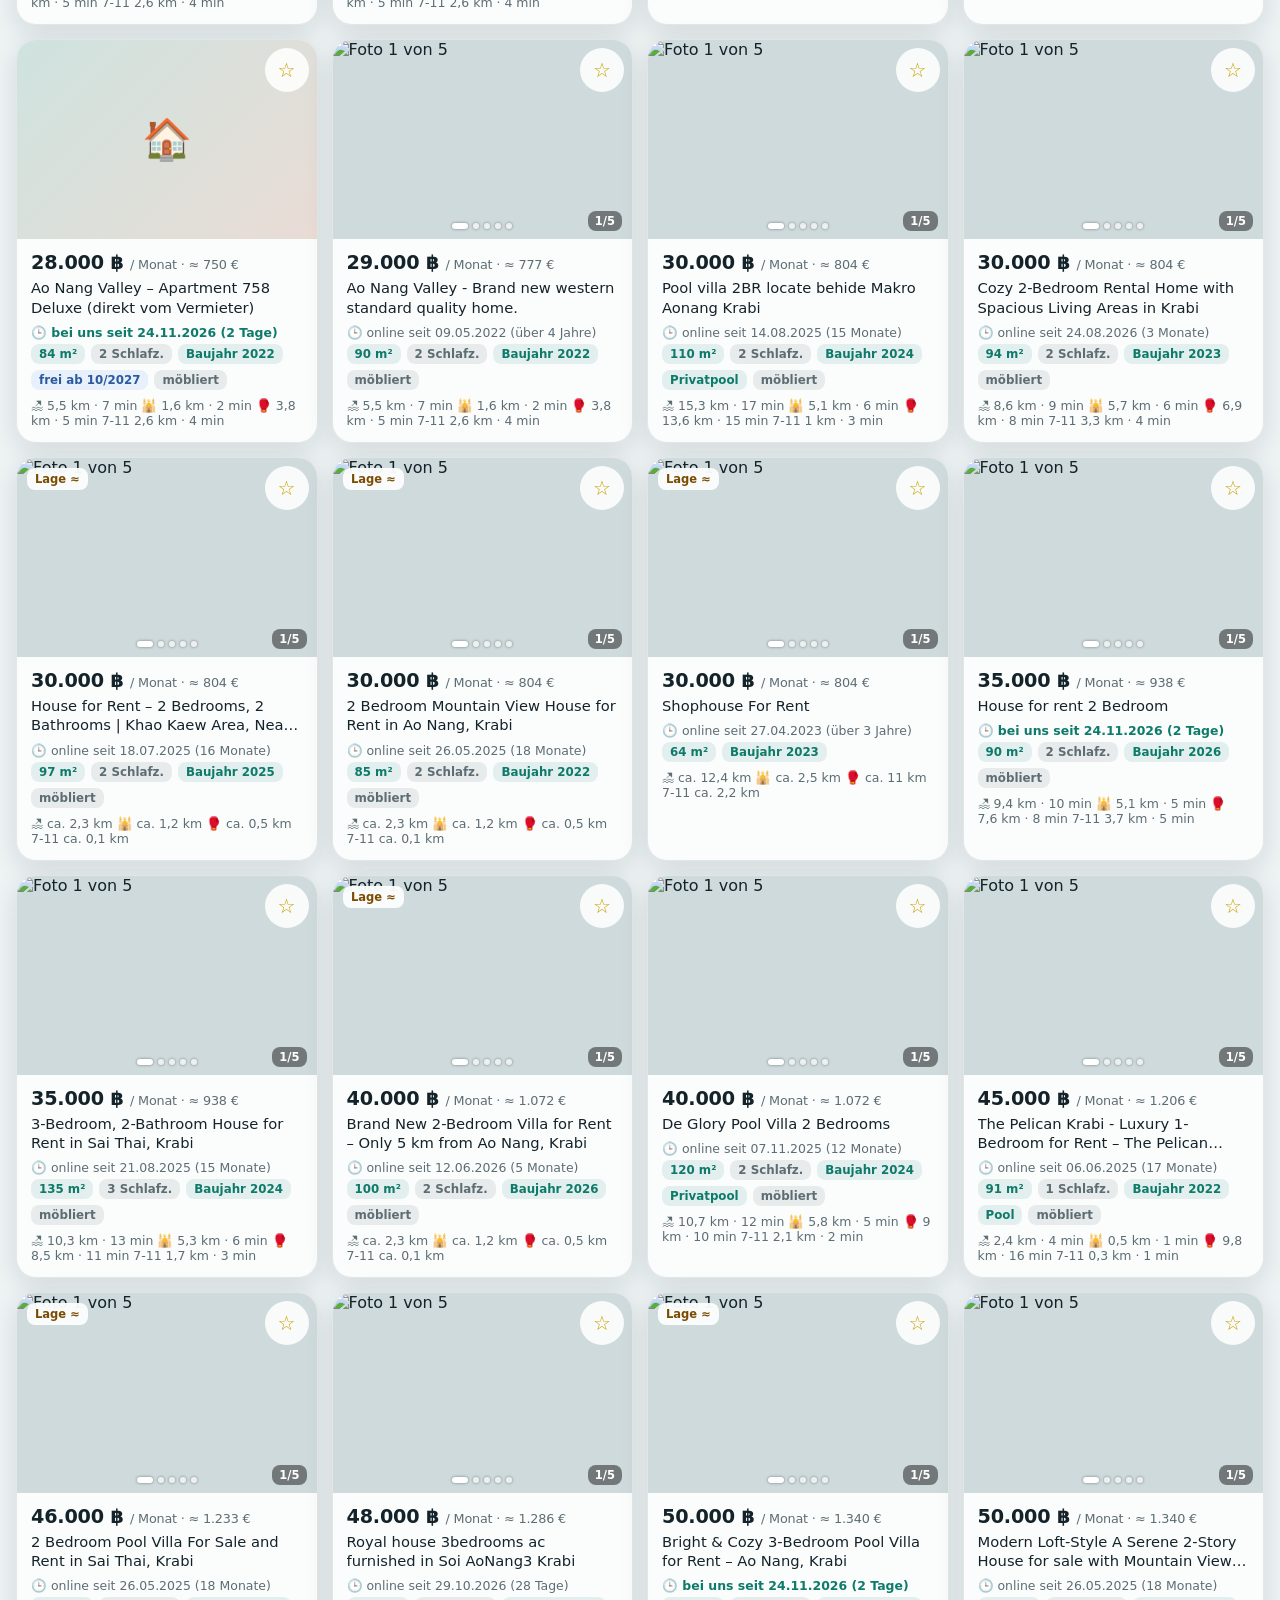
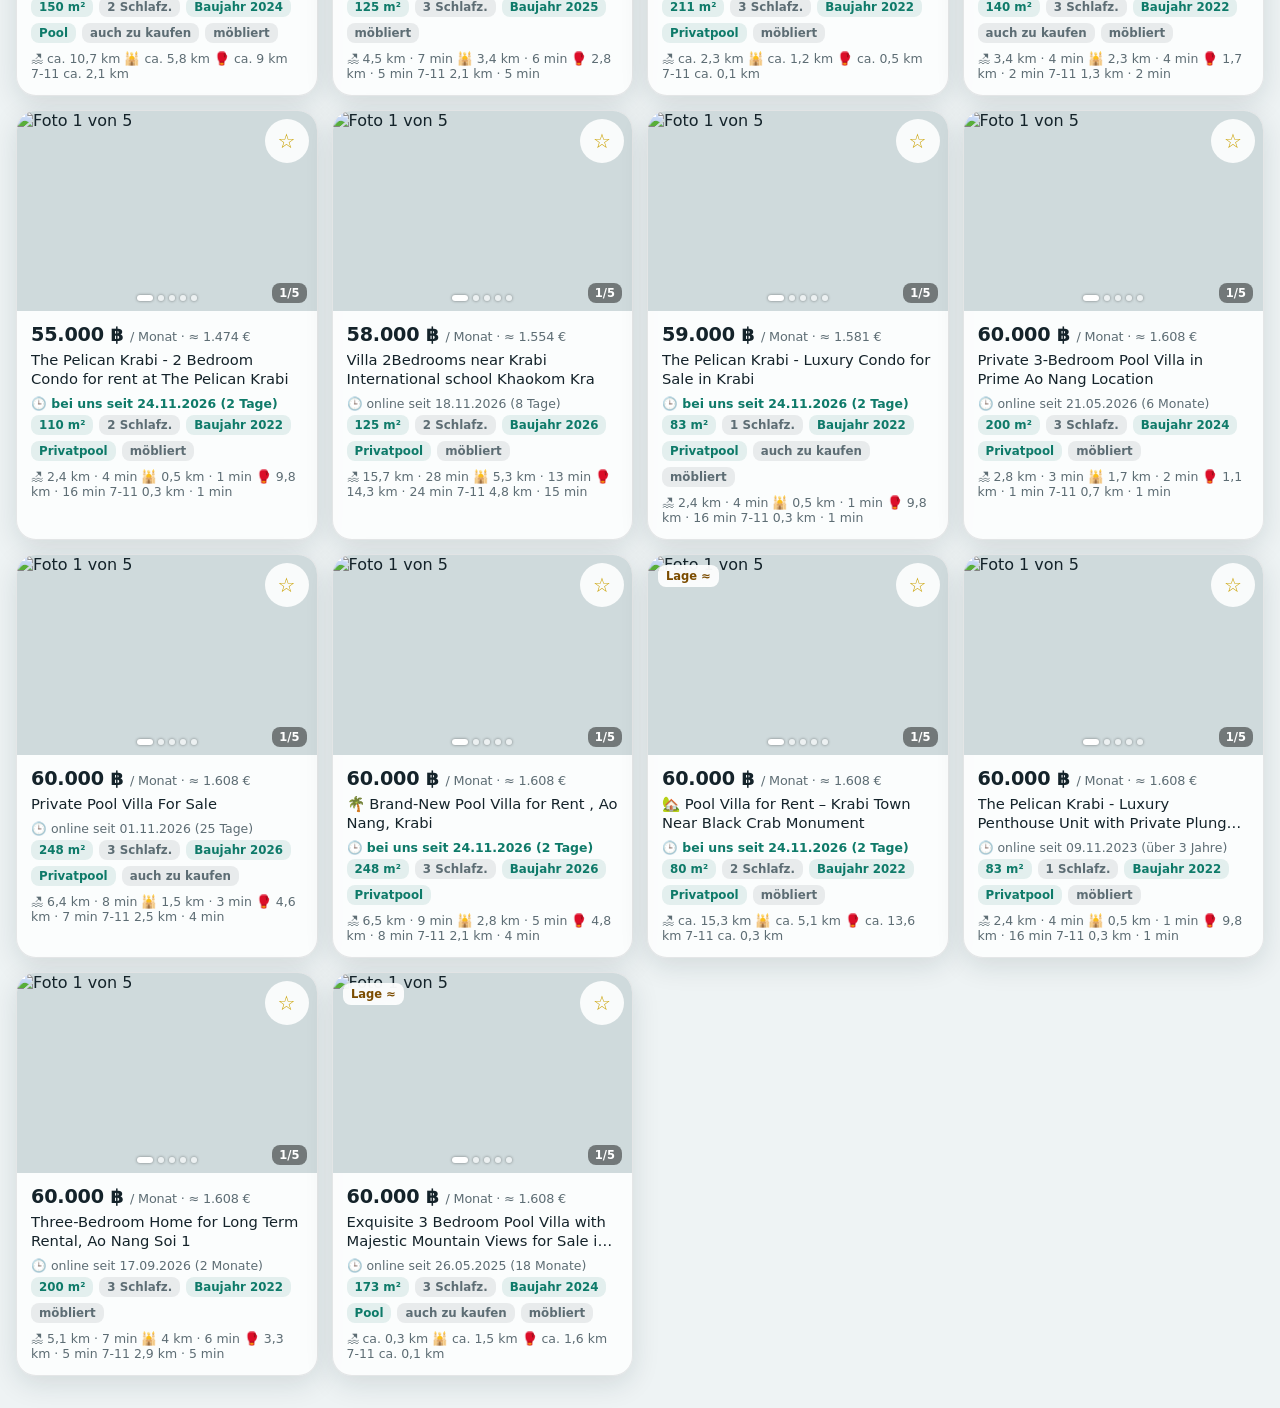
==== commit 2684647b: "Meine Orte statt Stadt-Reitern, Fotos in Thailand-Liste wischbar, Inselstrände (Samui), Surat Thani " ====
--- a/site/index.html
+++ b/site/index.html
@@ -19,15 +19,23 @@
 <body>
 <header class="top">
   <div class="brand">
-    <div class="cityseg" role="group" aria-label="Stadt wählen">
-      <button data-city="thailand" aria-pressed="true">Thailand</button><button data-city="krabi" aria-pressed="false">Krabi</button><button data-city="pattaya" aria-pressed="false">Pattaya</button>
-    </div>
+    <div class="titlerow"><h1 id="appTitle">Thailand Wohnen</h1></div>
     <p id="stand" class="muted">Lade Inserate …</p>
   </div>
   <div class="topbtns"><button id="shareApp" class="pill icon" aria-label="App teilen" title="App teilen"><svg width="20" height="20" viewBox="0 0 24 24" fill="none" stroke="currentColor" stroke-width="2" stroke-linecap="round" stroke-linejoin="round" aria-hidden="true"><path d="M12 3v12"/><path d="M8 7l4-4 4 4"/><path d="M6 11H5a2 2 0 0 0-2 2v6a2 2 0 0 0 2 2h14a2 2 0 0 0 2-2v-6a2 2 0 0 0-2-2h-1"/></svg></button>
   <button id="filterBtn" class="pill" aria-haspopup="dialog" aria-controls="filters">Filter <span id="filterCount"></span></button></div>
 </header>
+<div class="placebar" id="placebar" role="group" aria-label="Meine Orte"></div>
 
+<section id="places" class="sheet" hidden role="dialog" aria-modal="true" aria-labelledby="plTitle">
+  <div class="grab"></div><button class="close" id="plClose" aria-label="Schließen">✕</button>
+  <h2 id="plTitle">Meine Orte</h2>
+  <p class="muted">Orte erscheinen oben als Knopf – ein Tipp zeigt die Wohnungen dort.</p>
+  <div id="plMine" class="plmine"></div>
+  <form id="plForm" class="plform"><input id="plInput" type="search" placeholder="Ort suchen, z. B. Koh Samui" autocomplete="off" enterkeyhint="search"><button class="primary" type="submit">Suchen</button></form>
+  <div id="plHits" class="plhits"></div>
+  <h3>Beliebte Orte</h3><div id="plSugg" class="plsugg"></div>
+</section>
 <nav class="seg" role="tablist" aria-label="Ansicht">
   <button role="tab" id="tabList" aria-selected="true" data-view="list">Liste</button>
   <button role="tab" id="tabMap" aria-selected="false" data-view="map">Karte</button>
--- a/site/style.css
+++ b/site/style.css
@@ -228,3 +228,29 @@
 .thpick .quick{display:flex;gap:8px;flex-wrap:wrap;margin:6px 0 2px}.thpick .quick button{flex:1 1 140px;min-height:44px;border-radius:14px;font:inherit;font-weight:700;border:0;background:var(--accent);color:#fff}.muted.small{font-size:.8rem}
 @media (max-width:340px){ .cityseg button{padding:7px 7px;font-size:.8rem;letter-spacing:-.01em} #filterBtn{padding-left:10px;padding-right:10px} }
 @media (max-width:340px){ .cityseg button{padding:7px 5px;font-size:.76rem} .cityseg{gap:0} }
+
+/* Kopfzeile ohne Stadt-Reiter */
+.titlerow{display:flex;align-items:center;gap:6px;min-width:0}
+.titlerow h1{font-size:1.3rem;margin:0;letter-spacing:-.02em;font-weight:800;white-space:nowrap;overflow:hidden;text-overflow:ellipsis}
+.backth{flex:0 0 auto;width:34px;height:34px;border-radius:50%;border:1px solid var(--line);background:var(--card);color:var(--accent);font-size:1.5rem;line-height:1;font-weight:700;display:grid;place-items:center;padding:0 0 3px;box-shadow:var(--shadow);cursor:pointer}
+.backth[hidden]{display:none}
+@media (max-width:360px){ .titlerow h1{font-size:1.12rem} }
+
+/* Meine Orte */
+.placebar{position:sticky;top:var(--toph,58px);z-index:490;display:flex;gap:6px;overflow-x:auto;scrollbar-width:none;padding:2px 16px 8px;
+  -webkit-overflow-scrolling:touch;scroll-padding:16px;mask-image:linear-gradient(90deg,transparent 0,#000 12px,#000 calc(100% - 18px),transparent)}
+.placebar::-webkit-scrollbar{display:none}
+.pl{flex:0 0 auto;min-height:36px;padding:0 14px;border-radius:999px;border:1px solid var(--line);background:var(--card);color:inherit;font:inherit;font-weight:650;font-size:.9rem;
+  box-shadow:var(--shadow);cursor:pointer;white-space:nowrap;transition:background .2s,color .2s,transform .15s}
+.pl:active{transform:scale(.96)}
+.pl.on{background:var(--accent);border-color:var(--accent);color:#fff}
+.pl.add{color:var(--accent);border-style:dashed;box-shadow:none;background:transparent}
+.plmine{display:flex;flex-wrap:wrap;gap:8px;margin:8px 0 14px}
+.plchip{display:inline-flex;align-items:center;gap:4px;padding:4px 4px 4px 12px;border-radius:999px;background:var(--card);border:1px solid var(--line);font-weight:650}
+.plchip button{width:28px;height:28px;border-radius:50%;border:0;background:transparent;color:var(--muted);font-size:.9rem;cursor:pointer}
+.plform{display:flex;gap:8px;margin:4px 0 10px}.plform input{flex:1;min-width:0;min-height:44px;border-radius:12px;border:1px solid var(--line);padding:0 12px;font:inherit;background:var(--card);color:inherit}
+.plform button{min-height:44px;border-radius:12px;padding:0 14px;font:inherit;font-weight:700}
+.plhits,.plsugg{display:flex;flex-wrap:wrap;gap:8px;margin-bottom:12px}
+#places h3{font-size:.95rem;margin:14px 0 8px}
+.placebar{position:static;padding-top:10px;padding-bottom:2px}
+.provs button em{font-style:normal;font-weight:500;color:var(--muted);font-size:.8em}
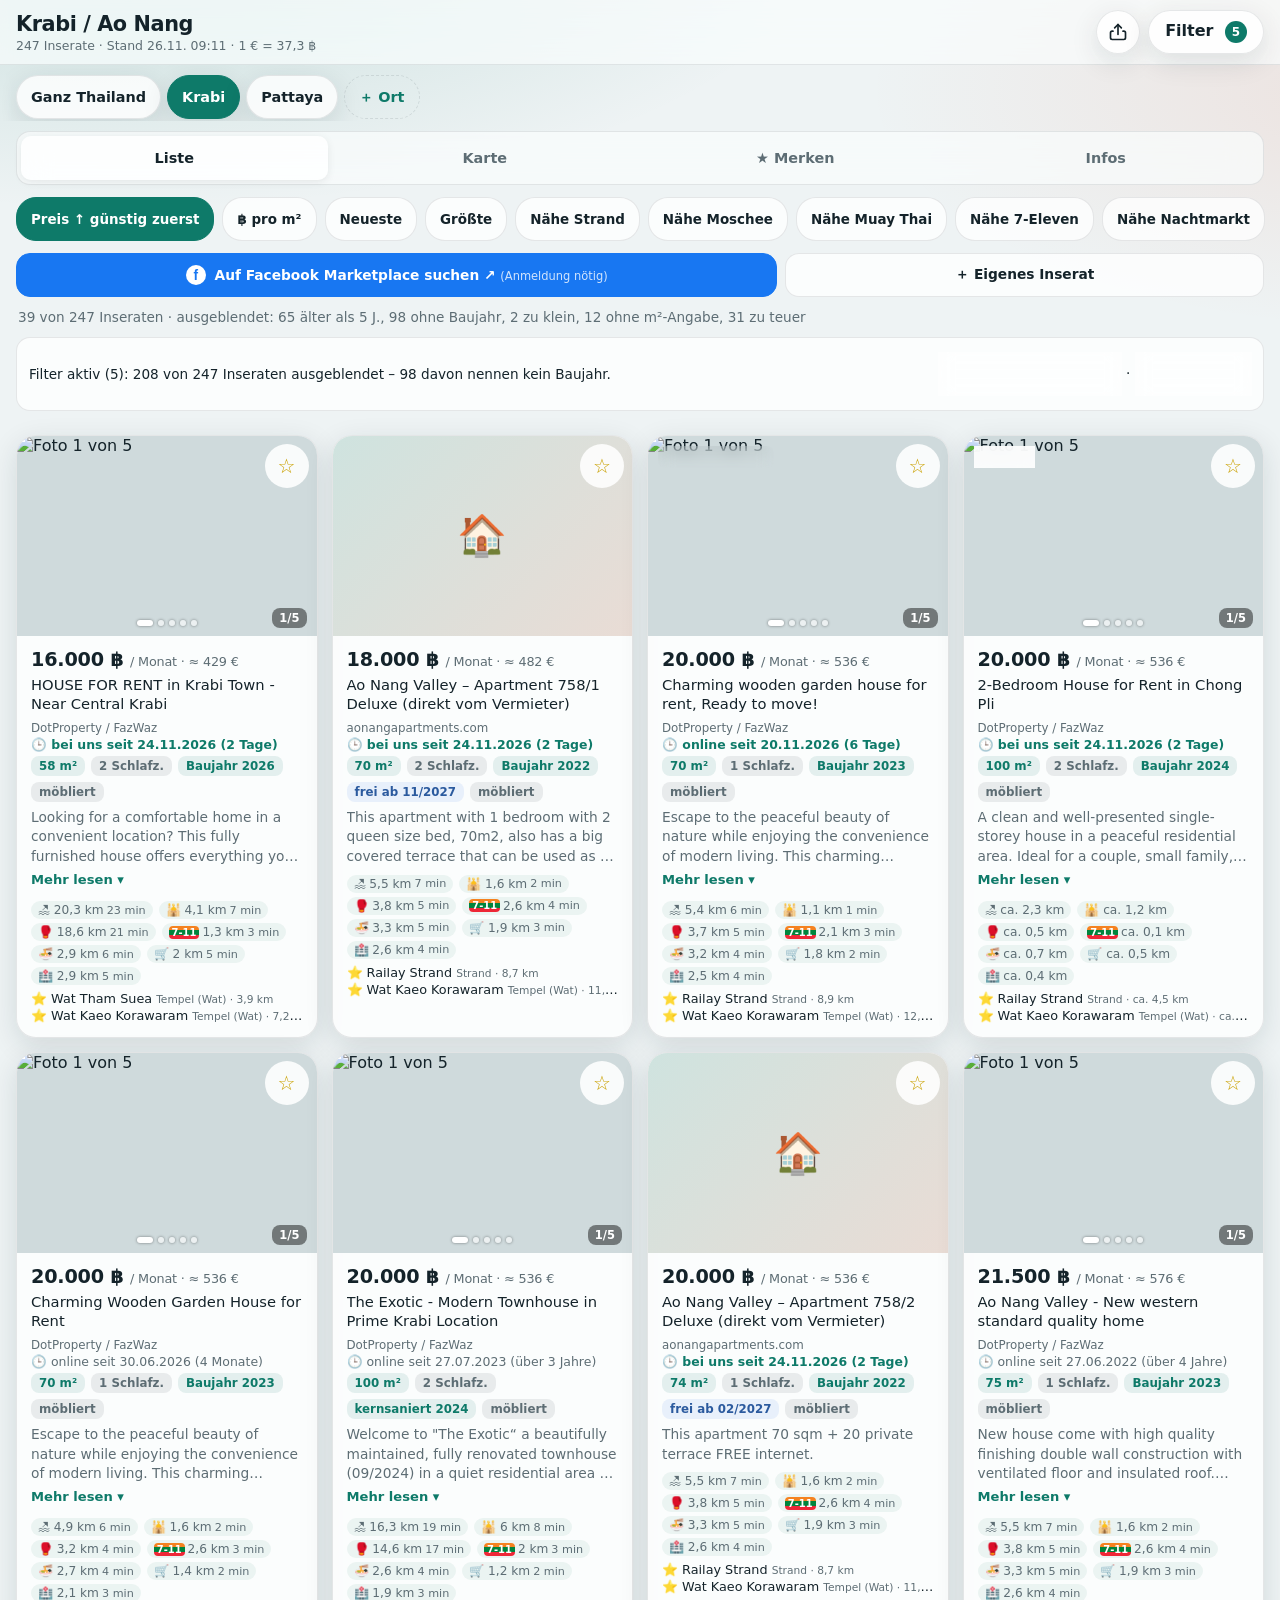
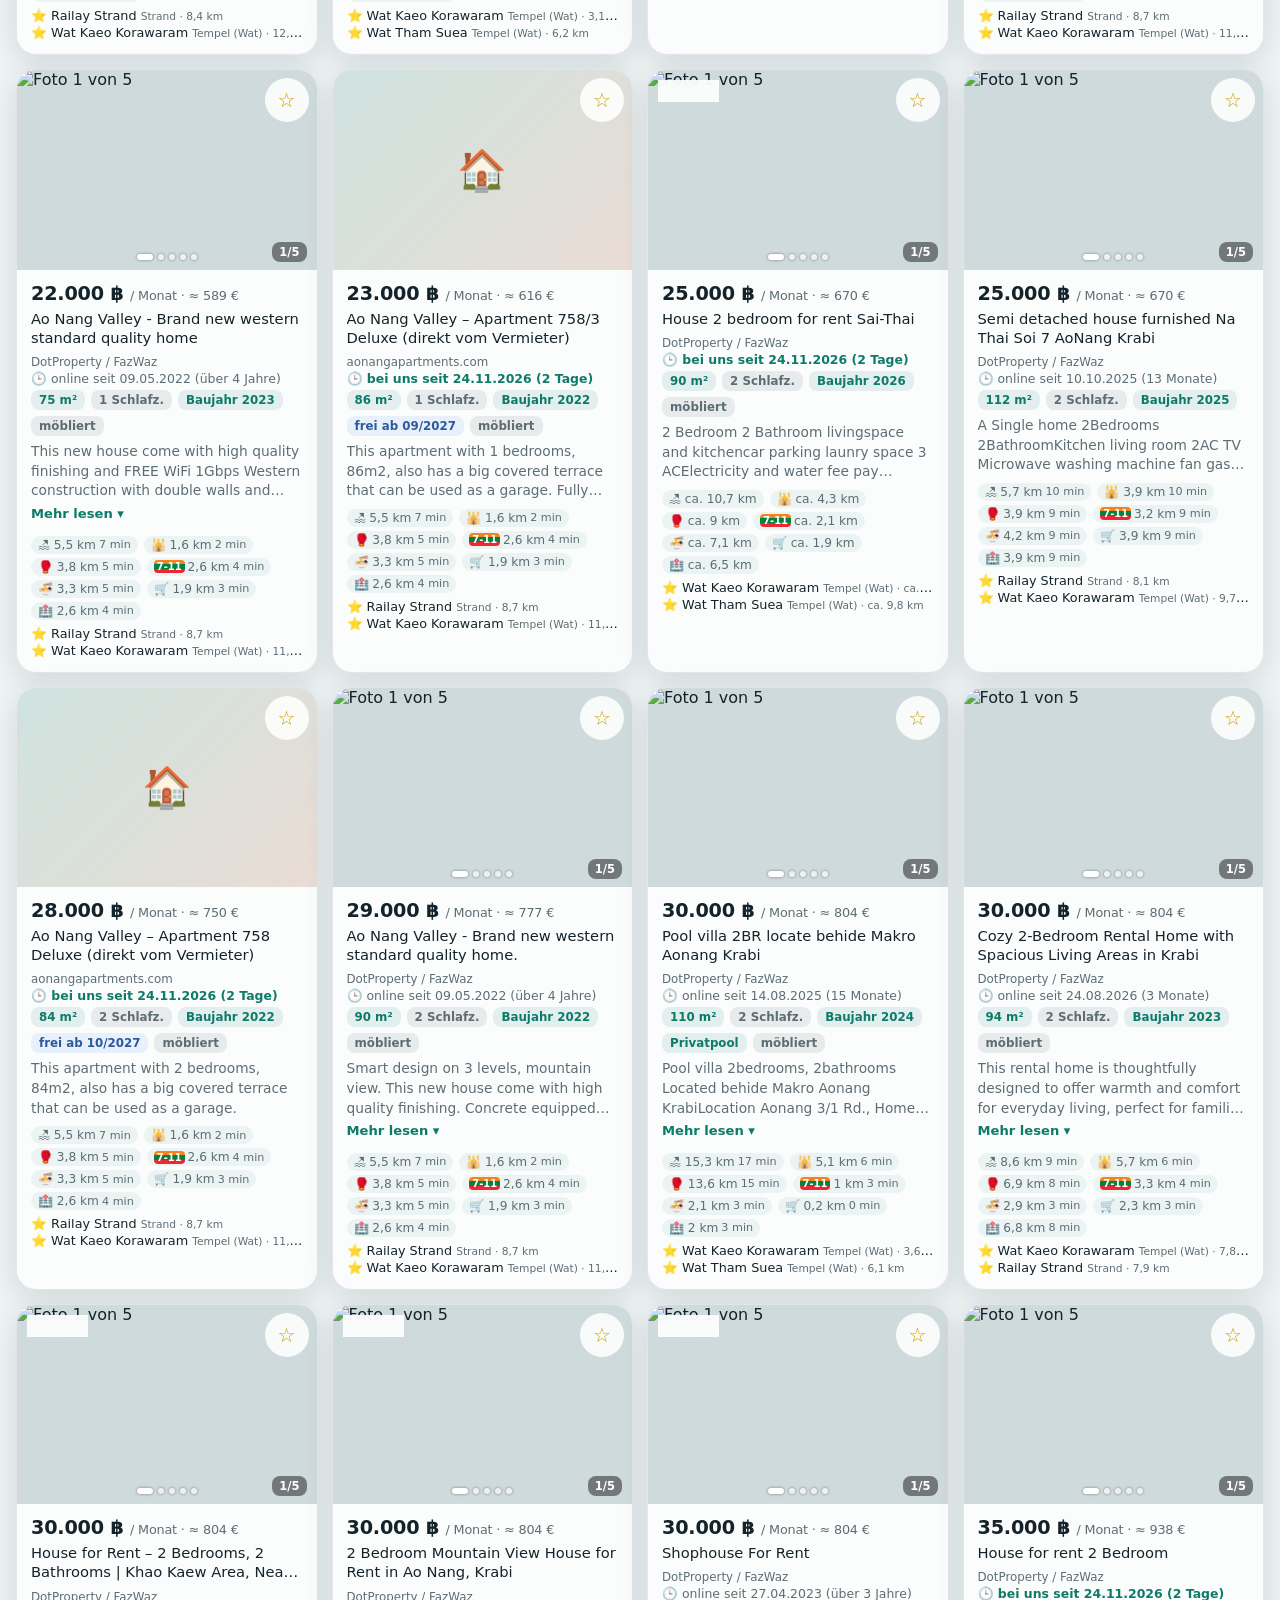
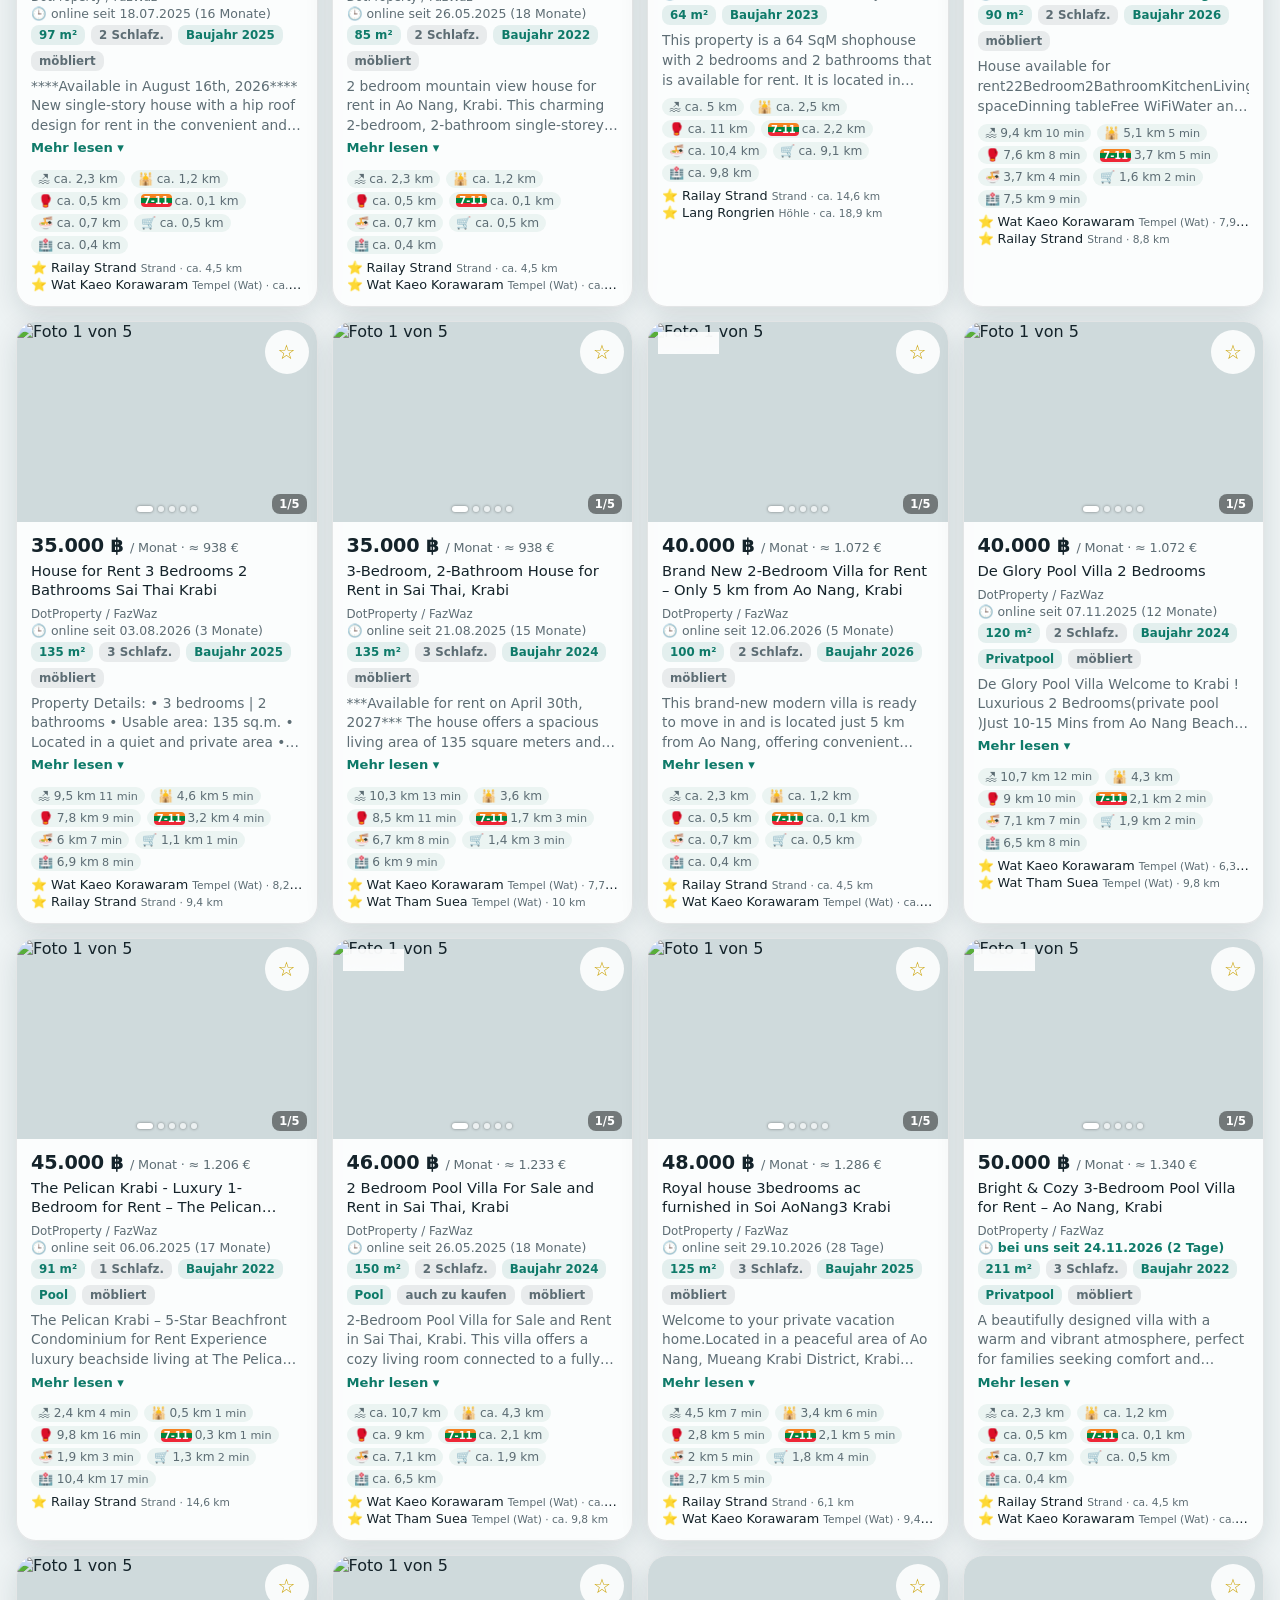
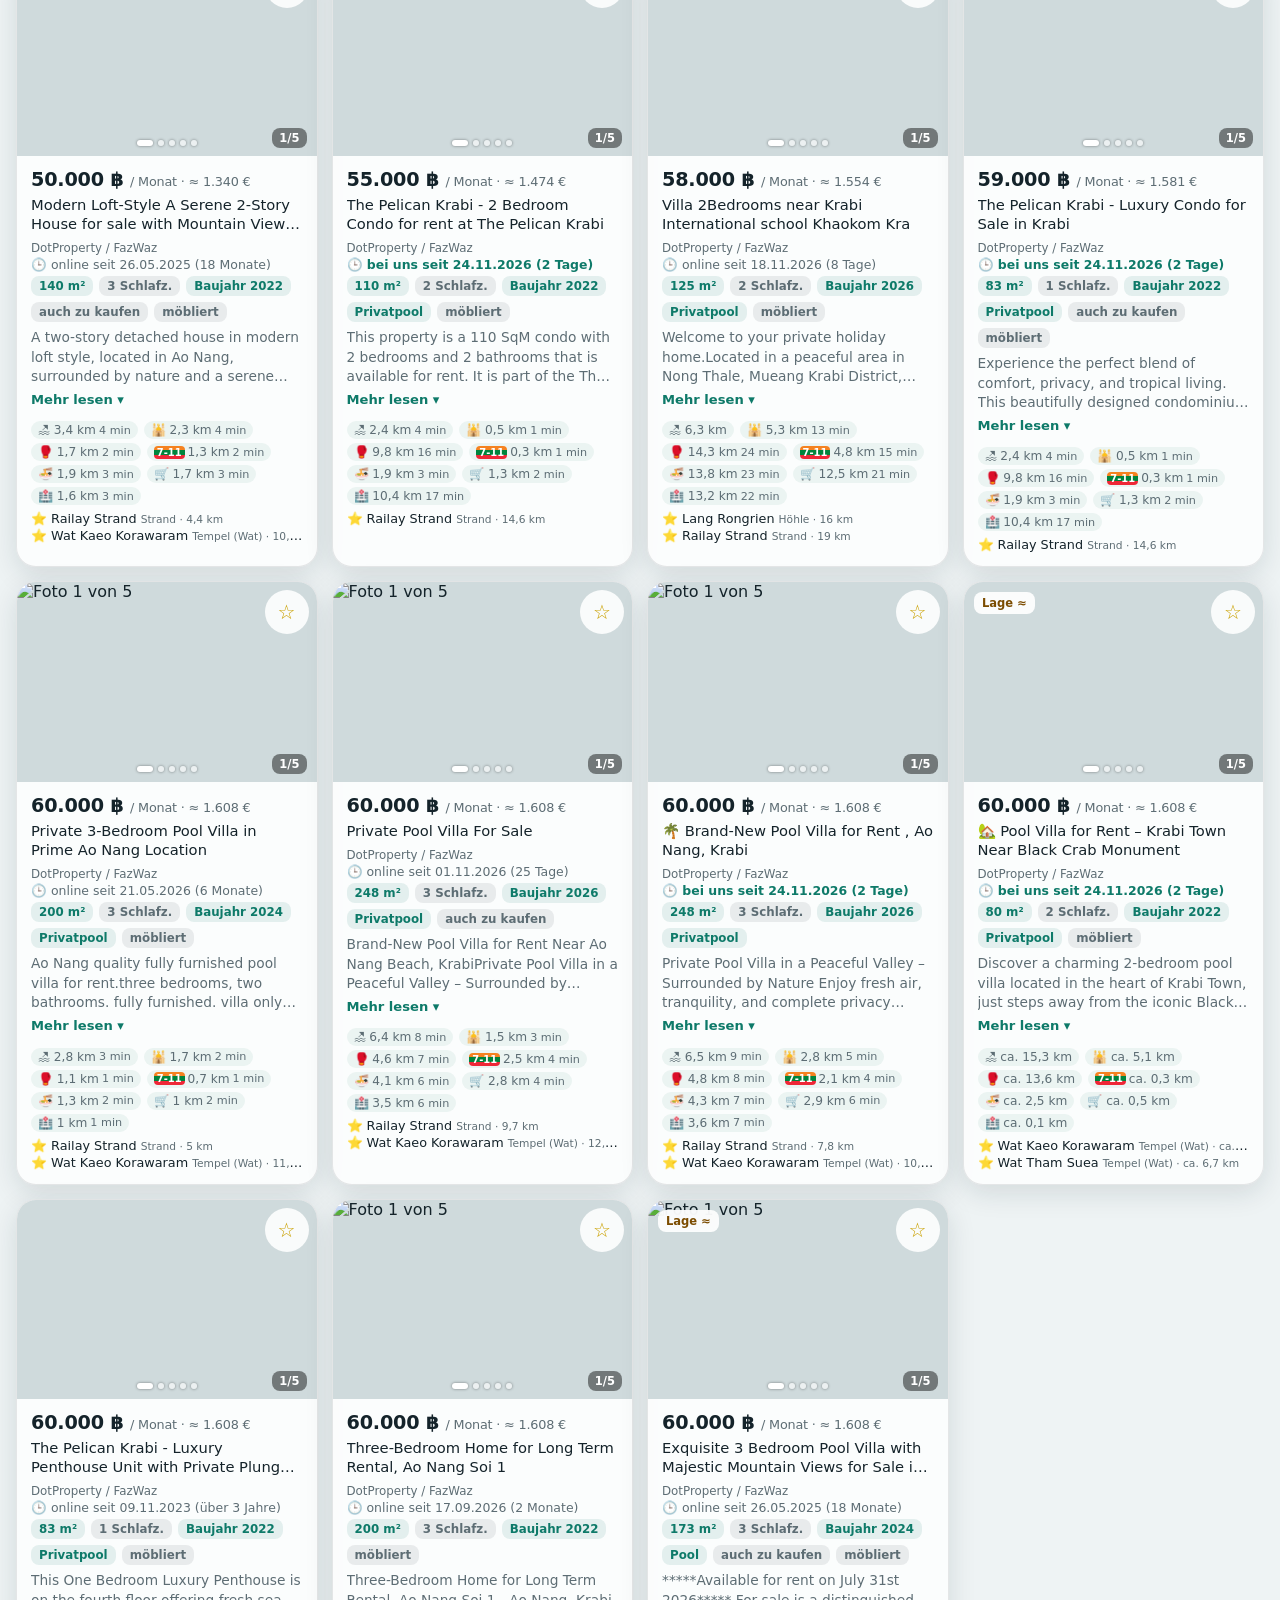
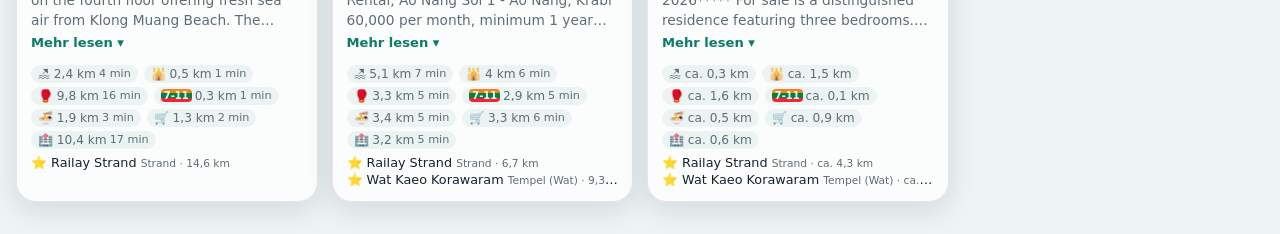
==== commit 9c42257f: "Antippen sichtbar und fühlbar: Wasser-Welle vom Fingerpunkt, schimmernder Rand, Knopf gibt nach; kur" ====
--- a/site/index.html
+++ b/site/index.html
@@ -127,5 +127,6 @@
 <script src="vendor/leaflet/leaflet.js?v=__BUILD__"></script>
 <script src="th.js?v=__BUILD__"></script>
 <script src="app.js?v=__BUILD__"></script>
+<script src="touch.js?v=__BUILD__"></script>
 </body>
 </html>
--- a/site/style.css
+++ b/site/style.css
@@ -143,9 +143,6 @@
 #map.far .poi.seven .ico711{display:none}
 #map.far .poi.seven{background:#f58220!important;border-color:#fff}
 .chip{white-space:nowrap}
-.cityseg{display:inline-flex;padding:3px;border-radius:12px;background:var(--card);border:1px solid var(--line);box-shadow:var(--shadow)}
-.cityseg button{min-height:38px;padding:0 14px;border:0;border-radius:9px;background:transparent;font-weight:700;font-size:1rem;cursor:pointer;color:var(--muted)}
-.cityseg button.on{background:var(--accent);color:#fff}
 .extbar{display:flex;gap:8px;padding:10px 16px 0;flex-wrap:wrap}
 .ext{flex:1 1 auto;min-height:42px;padding:0 14px;border-radius:14px;border:1px solid var(--line);background:var(--card);font-weight:600;font-size:.86rem;cursor:pointer}
 .ext.fb{background:#1877f2;border-color:#1877f2;color:#fff}
@@ -189,10 +186,8 @@
 .brand p{overflow:hidden;text-overflow:ellipsis}
 @media (max-width:430px){
   .top{gap:8px}
-  .cityseg button{padding:0 9px;font-size:.92rem}
   #filterBtn{padding:0 12px}
 }
-@media (max-width:360px){ .cityseg button{padding:0 7px;font-size:.85rem} }
 .card .online{font-size:.78rem;color:var(--muted,#5b6870);margin:2px 0 4px}.card .online.fresh{color:var(--accent,#0e7a69);font-weight:600}
 
 /* Review-Korrekturen */
@@ -209,7 +204,7 @@
 .regionbar small{color:var(--muted)}
 .detail .close.back{width:auto;padding:0 12px;font-weight:700}
 #stand .fx{white-space:nowrap}
-@media (max-width:340px){ #shareApp{padding:4px 6px;min-width:0} #shareApp .lbl{display:none} .cityseg button{padding-left:8px;padding-right:8px} }
+@media (max-width:340px){ #shareApp{padding:4px 6px;min-width:0} }
 .thpick .intro{margin:4px 0 6px;font-size:.95rem}
 .tag.avail{background:#e8f0fb;color:#2b5a9e}@media (prefers-color-scheme:dark){.tag.avail{background:#1d2b40;color:#9cc2f5}}
 
@@ -226,14 +221,11 @@
 .bars .bar .bv b{font-weight:700}
 .ext.fb small{font-weight:400;opacity:.8}
 .thpick .quick{display:flex;gap:8px;flex-wrap:wrap;margin:6px 0 2px}.thpick .quick button{flex:1 1 140px;min-height:44px;border-radius:14px;font:inherit;font-weight:700;border:0;background:var(--accent);color:#fff}.muted.small{font-size:.8rem}
-@media (max-width:340px){ .cityseg button{padding:7px 7px;font-size:.8rem;letter-spacing:-.01em} #filterBtn{padding-left:10px;padding-right:10px} }
-@media (max-width:340px){ .cityseg button{padding:7px 5px;font-size:.76rem} .cityseg{gap:0} }
+@media (max-width:340px){ #filterBtn{padding-left:10px;padding-right:10px} }
 
 /* Kopfzeile ohne Stadt-Reiter */
 .titlerow{display:flex;align-items:center;gap:6px;min-width:0}
 .titlerow h1{font-size:1.3rem;margin:0;letter-spacing:-.02em;font-weight:800;white-space:nowrap;overflow:hidden;text-overflow:ellipsis}
-.backth{flex:0 0 auto;width:34px;height:34px;border-radius:50%;border:1px solid var(--line);background:var(--card);color:var(--accent);font-size:1.5rem;line-height:1;font-weight:700;display:grid;place-items:center;padding:0 0 3px;box-shadow:var(--shadow);cursor:pointer}
-.backth[hidden]{display:none}
 @media (max-width:360px){ .titlerow h1{font-size:1.12rem} }
 
 /* Meine Orte */
@@ -254,3 +246,85 @@
 #places h3{font-size:.95rem;margin:14px 0 8px}
 .placebar{position:static;padding-top:10px;padding-bottom:2px}
 .provs button em{font-style:normal;font-weight:500;color:var(--muted);font-size:.8em}
+#plSugg{display:block}#plSugg h4{margin:12px 0 6px;font-size:.82rem;color:var(--muted);font-weight:700;text-transform:uppercase;letter-spacing:.04em}.plrow{display:flex;flex-wrap:wrap;gap:8px}
+
+/* Vollbild-Fotos */
+.lightbox{position:fixed;inset:0;z-index:3000;background:#000;color:#fff;display:flex;flex-direction:column;animation:lbin .22s ease-out}
+.lightbox[hidden]{display:none}
+@keyframes lbin{from{opacity:0;filter:blur(8px)}to{opacity:1;filter:none}}
+body.lbopen-body{overflow:hidden}
+.lbtop{display:flex;align-items:center;gap:10px;padding:calc(10px + var(--safe-t,0px)) 12px 8px;background:linear-gradient(#000c,#0000)}
+.lbcnt{font-weight:700;font-variant-numeric:tabular-nums;min-width:52px}
+.lbtitle{flex:1;min-width:0;font-size:.85rem;font-weight:600;opacity:.85;white-space:nowrap;overflow:hidden;text-overflow:ellipsis}
+.lbclose{width:40px;height:40px;border-radius:50%;border:0;background:#ffffff26;color:#fff;font-size:1.1rem;cursor:pointer;backdrop-filter:blur(10px);-webkit-backdrop-filter:blur(10px)}
+.lbtrack{flex:1;display:flex;overflow-x:auto;scroll-snap-type:x mandatory;scrollbar-width:none;-webkit-overflow-scrolling:touch;overscroll-behavior:contain}
+.lbtrack::-webkit-scrollbar{display:none}
+.lbslide{flex:0 0 100%;scroll-snap-align:center;display:grid;place-items:center;min-width:0}
+.lbslide img{max-width:100%;max-height:100%;object-fit:contain;user-select:none;-webkit-user-select:none}
+.lbnav{position:absolute;top:50%;transform:translateY(-50%);width:44px;height:44px;border-radius:50%;border:0;background:#ffffff26;color:#fff;font-size:1.6rem;cursor:pointer;backdrop-filter:blur(10px);-webkit-backdrop-filter:blur(10px)}
+.lbnav.prev{left:10px}.lbnav.next{right:10px}
+@media (hover:none){.lbnav{display:none}}
+.lbbottom{display:flex;align-items:center;justify-content:space-between;gap:10px;padding:10px 14px calc(14px + var(--safe-b,0px))}
+.lbload{font-size:.8rem;opacity:.75}
+.lbopen{margin-left:auto;min-height:44px;padding:0 18px;border-radius:999px;border:0;background:var(--accent,#0e7a69);color:#fff;font:inherit;font-weight:700;cursor:pointer}
+.card [data-gal] img,#detail .gallery img{cursor:zoom-in}
+.badge.fixp{background:#e6f4ef;color:#0e6b5b}@media (prefers-color-scheme:dark){.badge.fixp{background:#173a32;color:#8fe0c8}}
+
+/* Beschreibung in der Liste */
+.cdesc{margin:6px 0 4px;font-size:.86rem;line-height:1.42;color:var(--fg,inherit)}
+.cdesc p{margin:0;white-space:pre-line;display:-webkit-box;-webkit-line-clamp:3;-webkit-box-orient:vertical;overflow:hidden;color:var(--muted)}
+.cdesc.open p{display:block;-webkit-line-clamp:unset;color:inherit}
+.morebtn{border:0;background:none;padding:4px 0;color:var(--accent);font:inherit;font-weight:700;font-size:.82rem;cursor:pointer}
+
+/* Entfernungen + Sehenswürdigkeiten in der Liste */
+.dist{display:flex;flex-wrap:wrap;gap:4px 6px;align-items:center}
+.dchip{display:inline-flex;align-items:center;gap:3px;padding:2px 7px;border-radius:999px;background:var(--chip,rgba(14,122,105,.07));color:var(--fg,inherit);font-size:.76rem;white-space:nowrap}
+.dchip small{color:var(--muted);font-size:.7rem}
+.d711{font-size:.62rem;font-weight:800;color:#fff;background:linear-gradient(#f58220 0 33%,#00843d 33% 66%,#ee2737 66%);border-radius:4px;padding:1px 3px}
+.dist .est{color:var(--muted);font-size:.7rem}
+.csights{margin-top:6px;font-size:.8rem;display:flex;flex-wrap:wrap;gap:4px 10px;align-items:baseline}
+.csights span{white-space:nowrap;overflow:hidden;text-overflow:ellipsis;max-width:100%}
+.csights small{color:var(--muted)}
+@media (prefers-color-scheme:dark){.dchip{background:rgba(255,255,255,.07)}}
+.csights{flex-direction:column;gap:2px}.csights span::before{content:'⭐ '}
+.srcline{font-size:.74rem;color:var(--muted);margin-top:1px;white-space:nowrap;overflow:hidden;text-overflow:ellipsis}
+
+/* ---- iPhone: Tippflächen nach Apple-Richtlinie mindestens 44 × 44 pt ---- */
+.pl,.seg button,.sortbar button,.ext,.chip{min-height:44px}
+@media (max-width:600px){.chip{min-height:44px;min-width:44px}}
+.cnav,.lbclose{width:44px;height:44px}
+/* Safari ignoriert die Höhe nativer Auswahlfelder – eigenes Aussehen, gleiche Bedienung */
+select{-webkit-appearance:none;appearance:none;min-height:44px;font-size:16px;color:inherit;padding:0 34px 0 12px;
+  background-image:linear-gradient(45deg,transparent 50%,currentColor 50%),linear-gradient(135deg,currentColor 50%,transparent 50%);
+  background-position:calc(100% - 18px) 50%,calc(100% - 13px) 50%;background-size:5px 5px,5px 5px;background-repeat:no-repeat}
+/* Text-Knöpfe in Hinweiszeilen: sieht klein aus, Tippfläche trotzdem 44 pt hoch */
+.linkbtn{display:inline-flex;align-items:center;min-height:44px;margin:-11px 0;padding:0 10px;vertical-align:middle}
+.range input[type=range]{min-height:44px}
+#places .close{position:absolute;top:10px;right:14px;width:44px;height:44px;border-radius:22px;border:0;background:var(--card);font-size:1.1rem;cursor:pointer;color:inherit}
+.plchip button{width:44px;height:44px;margin:-8px -12px -8px -4px;border-radius:22px}
+.linkbtn{margin:4px 0}
+
+/* ---- Antipp-Rückmeldung (touch.js): Welle wie auf stillem Wasser + schimmernder Rand ---- */
+#tapfx{position:fixed;inset:0;pointer-events:none;z-index:2147483000}
+.tapfx-box{position:fixed;overflow:hidden;pointer-events:none;isolation:isolate}
+.tapfx-wave{position:absolute;border-radius:50%;pointer-events:none;transform:scale(.04);opacity:0;
+  background:radial-gradient(circle,rgba(14,122,105,.10) 0 38%,rgba(14,122,105,.0) 50%,rgba(14,122,105,.30) 58%,rgba(255,255,255,.55) 61%,rgba(14,122,105,.0) 68%);
+  animation:tapwave .78s cubic-bezier(.2,.7,.2,1) forwards}
+.tapfx-wave+.tapfx-wave{background:radial-gradient(circle,transparent 0 52%,rgba(14,122,105,.22) 60%,rgba(255,255,255,.4) 62%,transparent 70%)}
+.tapfx-box.soft .tapfx-wave{opacity:0;filter:saturate(.6)}
+@keyframes tapwave{0%{transform:scale(.04);opacity:.95}70%{opacity:.55}100%{transform:scale(1);opacity:0}}
+@property --tapa{syntax:'<angle>';inherits:false;initial-value:0deg}
+.tapfx-ring{position:absolute;inset:0;border-radius:inherit;padding:1.5px;pointer-events:none;
+  background:conic-gradient(from var(--tapa),transparent 0 58%,rgba(255,255,255,.95) 72%,rgba(110,225,205,.9) 80%,rgba(255,255,255,.6) 86%,transparent 94%);
+  -webkit-mask:linear-gradient(#000 0 0) content-box,linear-gradient(#000 0 0);-webkit-mask-composite:xor;mask-composite:exclude;
+  animation:tapring .7s ease-out forwards}
+@keyframes tapring{0%{--tapa:-40deg;opacity:0}15%{opacity:1}100%{--tapa:320deg;opacity:0}}
+@media (prefers-color-scheme:dark){
+  .tapfx-wave{background:radial-gradient(circle,rgba(255,255,255,.08) 0 38%,transparent 50%,rgba(150,235,220,.28) 58%,rgba(255,255,255,.45) 61%,transparent 68%)}
+  .tapfx-wave+.tapfx-wave{background:radial-gradient(circle,transparent 0 52%,rgba(150,235,220,.2) 60%,rgba(255,255,255,.3) 62%,transparent 70%)}}
+/* gedrückt: Knopf gibt leicht nach (wie iOS) */
+@media (prefers-reduced-motion:no-preference){
+  button,.pl,[role=button]{transition:transform .12s ease}
+  button:active,.pl:active,[role=button]:active{transform:scale(.97)}
+  .card:has(.body:active){transform:scale(.992);transition:transform .15s ease}}
+.tapfx-hidden{position:fixed;left:-9999px;top:0;width:1px;height:1px;opacity:0;overflow:hidden;pointer-events:none}
